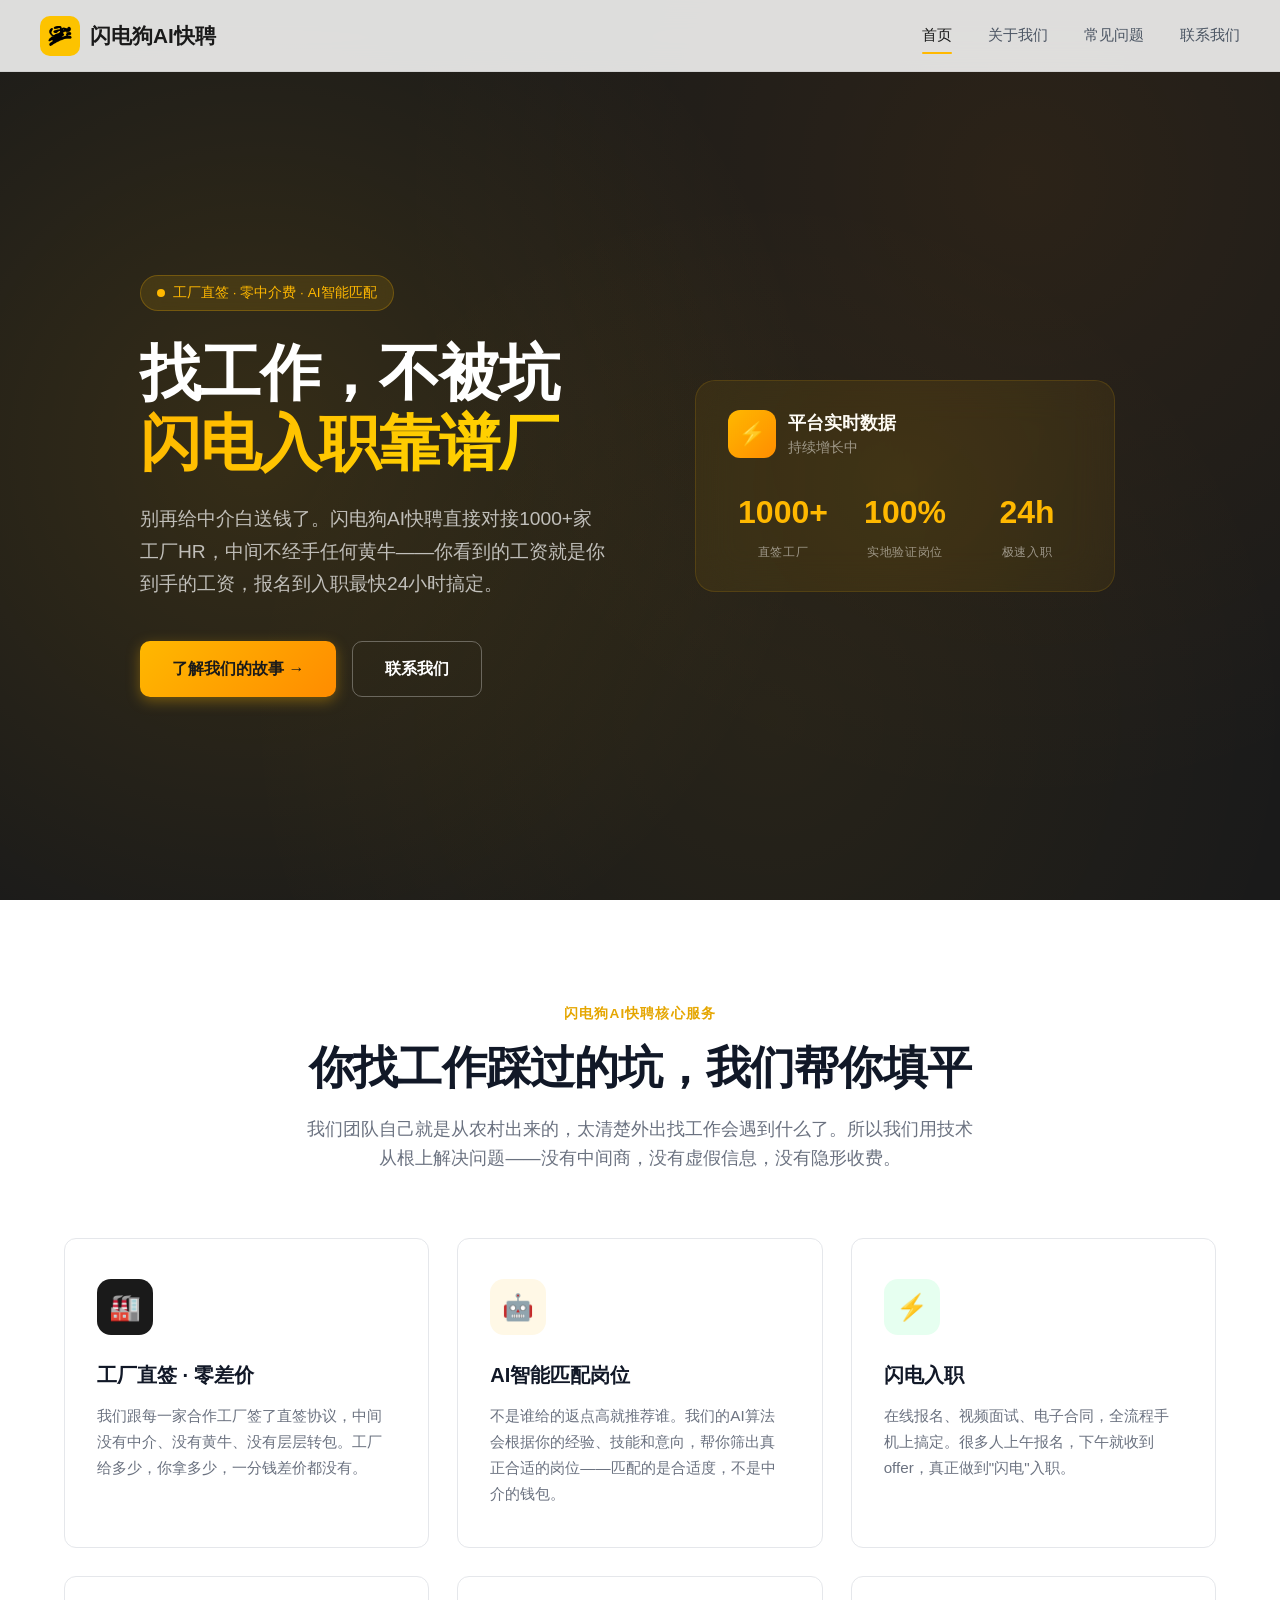
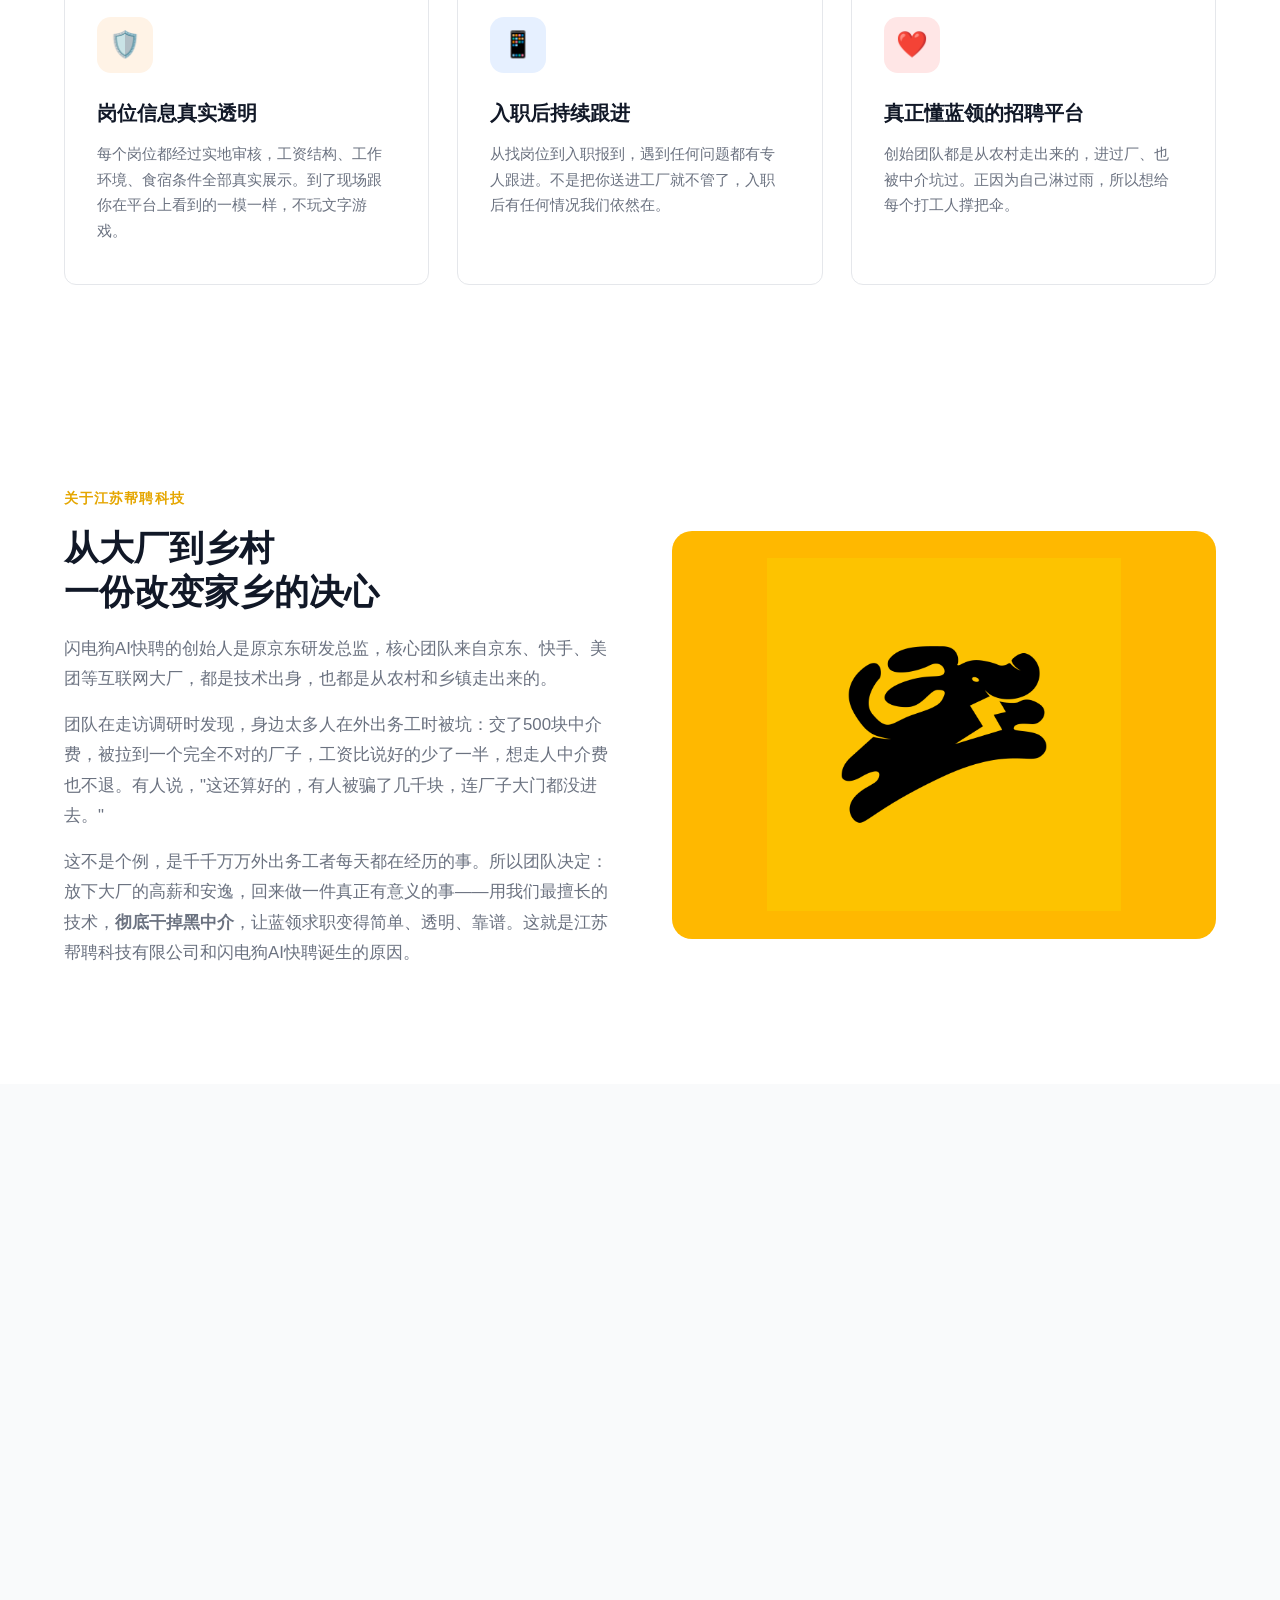
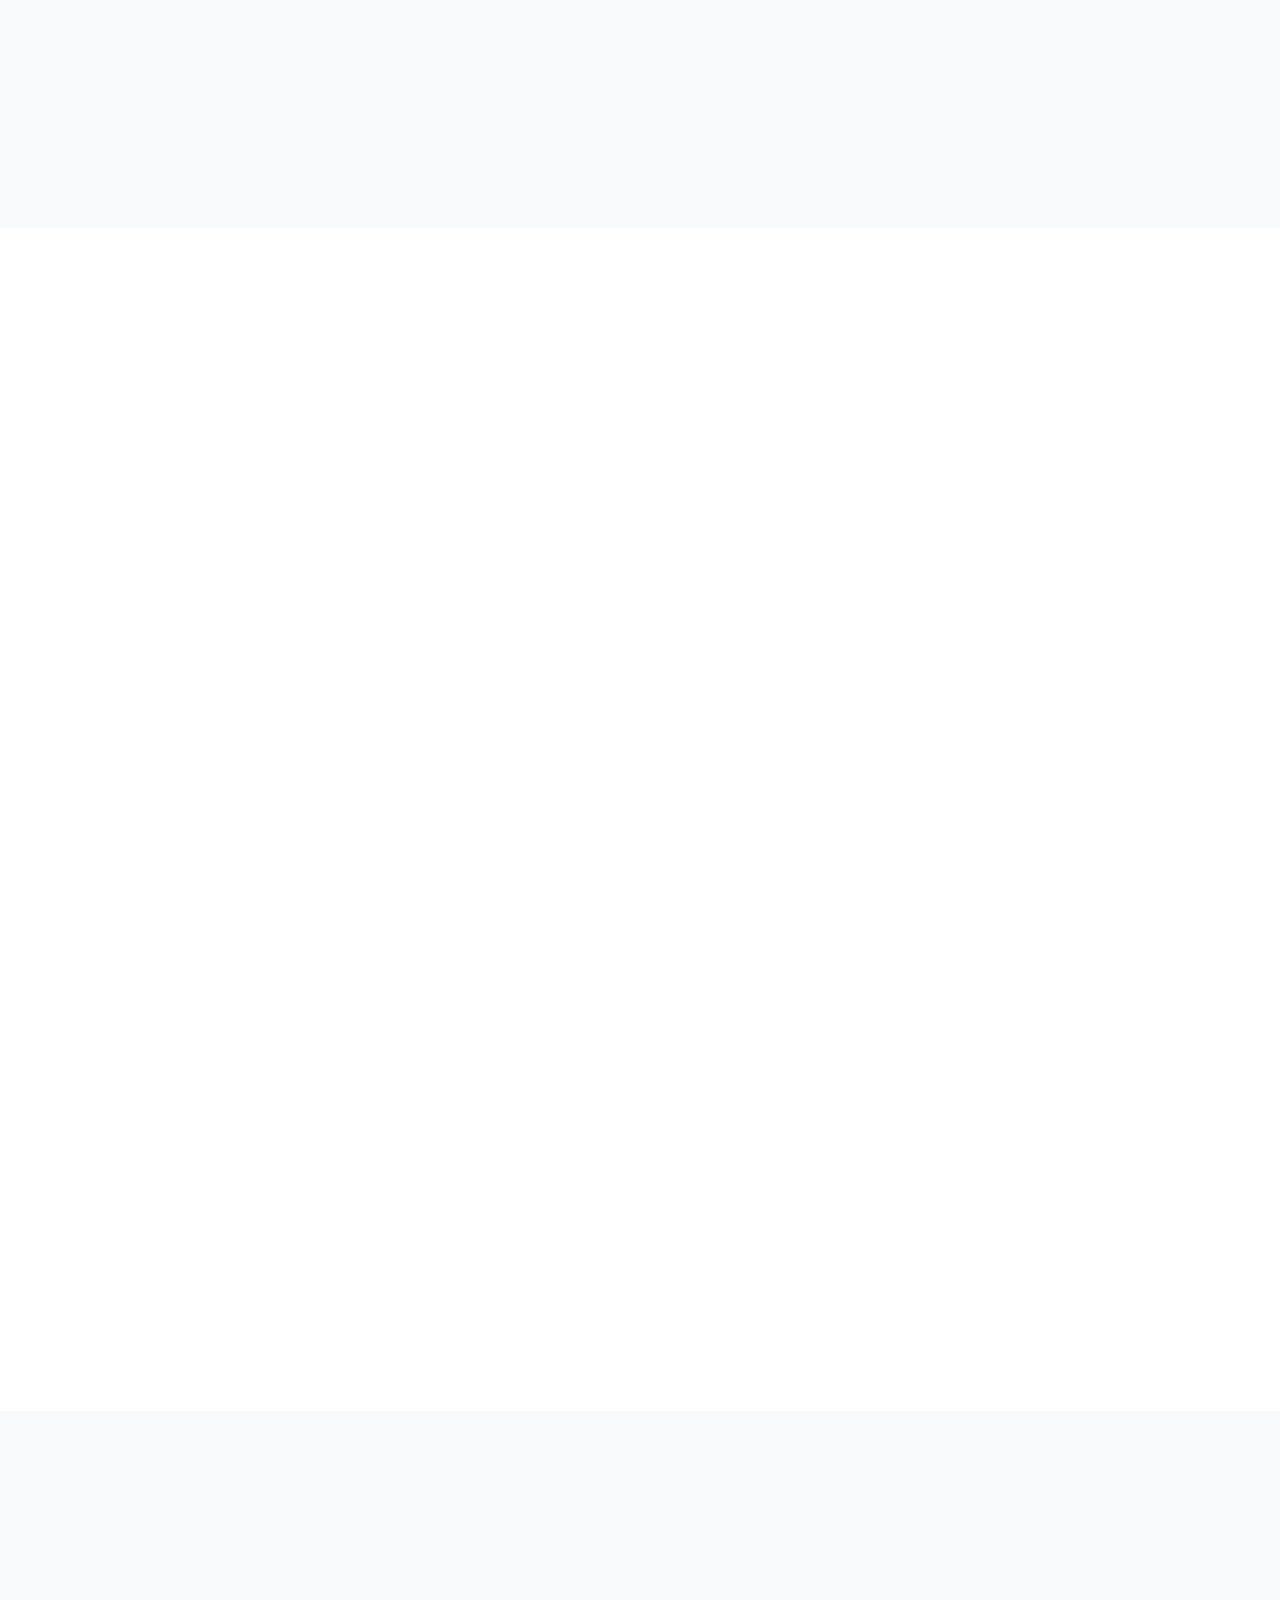
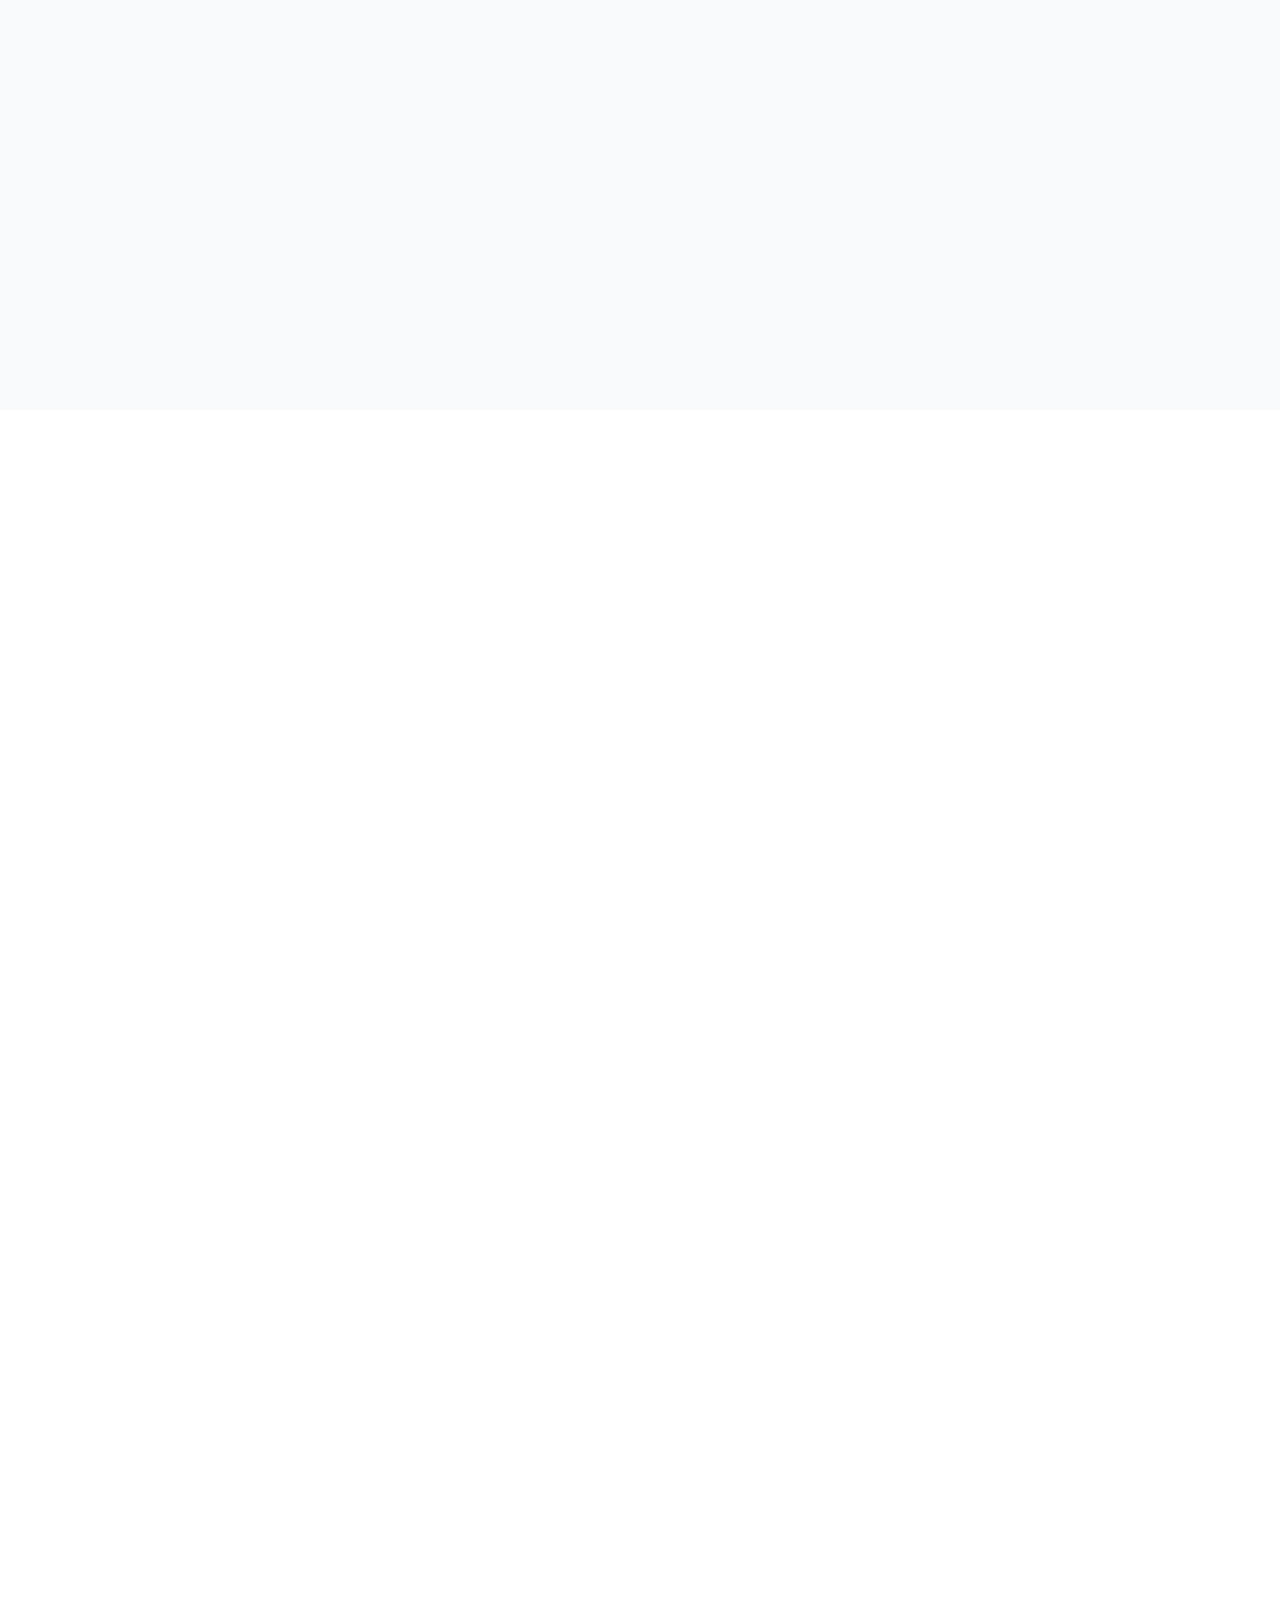
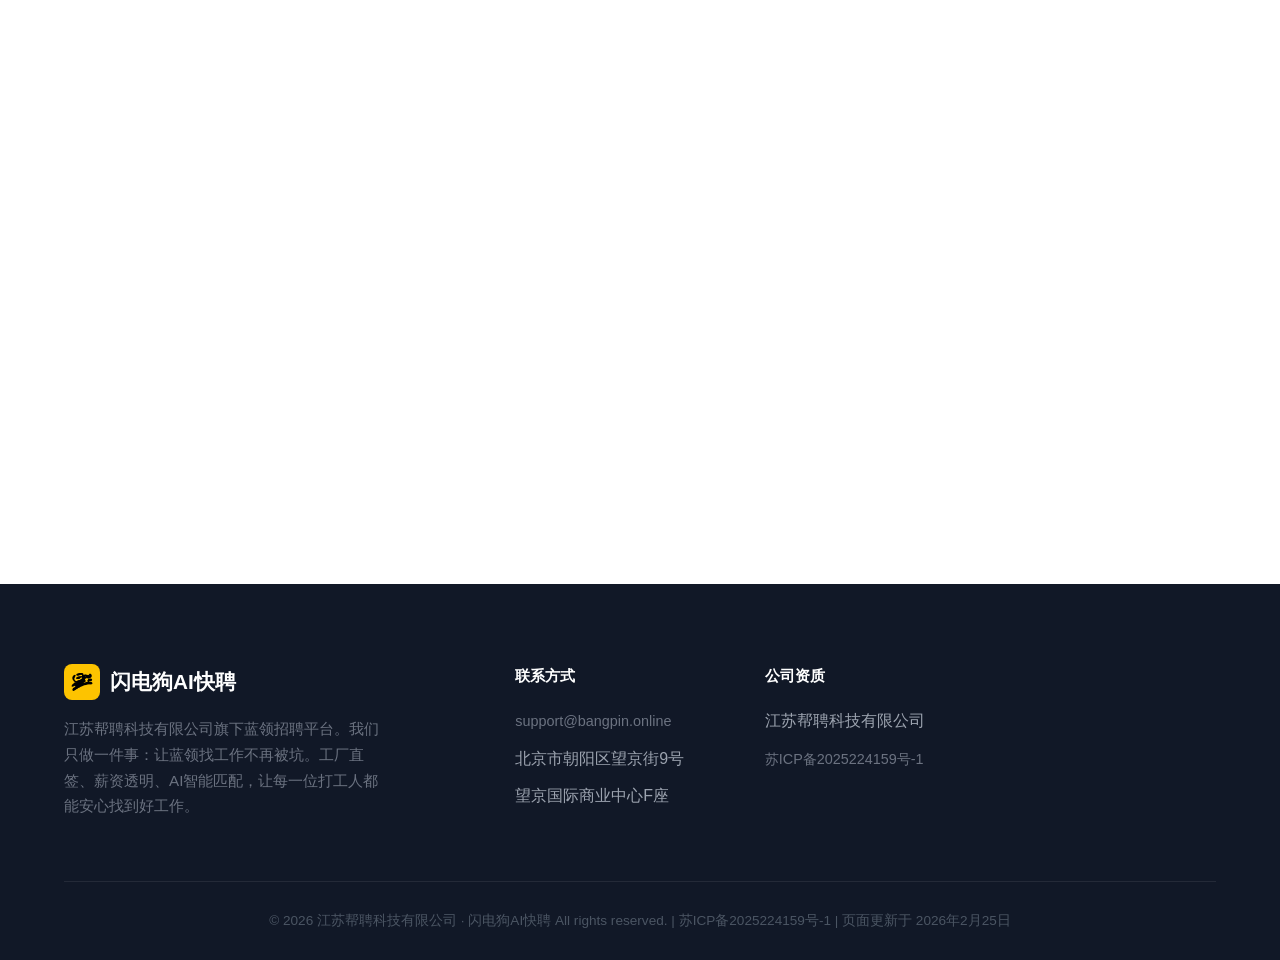
==== index.html @ 7ffd0888 "Refine content in index.html to enhance clarity and relatability. Update narrative to reflect common" ====
<!DOCTYPE html>
<html lang="zh-CN">
<head>
  <meta charset="UTF-8">
  <meta name="viewport" content="width=device-width, initial-scale=1.0">
  <title>闪电狗AI快聘 - 工厂直签零差价，蓝领找工作不被坑 | 江苏帮聘科技</title>
  <meta name="description" content="闪电狗AI快聘是江苏帮聘科技有限公司旗下蓝领招聘平台，跳过中介直接对接1000+家工厂，薪资到手零差价。AI智能匹配最合适的岗位，报名到入职最快24小时。工厂直签、信息透明、入职后持续跟进。">
  <meta name="keywords" content="闪电狗AI快聘,蓝领招聘平台,工厂直签,AI招聘,帮聘科技,蓝领求职,零中介费,闪电入职">
  <link rel="canonical" href="https://official.bangpin.online/">
  <link rel="icon" href="images/logo.png">

  <!-- Open Graph -->
  <meta property="og:type" content="website">
  <meta property="og:site_name" content="闪电狗AI快聘">
  <meta property="og:title" content="闪电狗AI快聘 - 工厂直签零差价，蓝领找工作不被坑">
  <meta property="og:description" content="跳过中介直接对接1000+家工厂，薪资到手零差价。AI智能匹配岗位，报名到入职最快24小时。江苏帮聘科技有限公司旗下品牌。">
  <meta property="og:url" content="https://official.bangpin.online/">
  <meta property="og:image" content="https://official.bangpin.online/images/logo.png">
  <meta property="og:locale" content="zh_CN">

  <!-- Twitter Card -->
  <meta name="twitter:card" content="summary">
  <meta name="twitter:title" content="闪电狗AI快聘 - 工厂直签零差价，蓝领找工作不被坑">
  <meta name="twitter:description" content="跳过中介直接对接1000+家工厂，薪资到手零差价。AI智能匹配岗位，报名到入职最快24小时。">
  <meta name="twitter:image" content="https://official.bangpin.online/images/logo.png">

  <!-- JSON-LD 结构化数据：Organization -->
  <script type="application/ld+json">
  {
    "@context": "https://schema.org",
    "@type": "Organization",
    "name": "江苏帮聘科技有限公司",
    "alternateName": "闪电狗AI快聘",
    "url": "https://official.bangpin.online",
    "logo": "https://official.bangpin.online/images/logo.png",
    "description": "闪电狗AI快聘是江苏帮聘科技有限公司旗下蓝领招聘平台，提供工厂直签、AI智能匹配、闪电入职等服务，致力于消除蓝领求职市场中的黑中介和虚假信息。",
    "foundingDate": "2025",
    "founder": {
      "@type": "Person",
      "jobTitle": "原京东研发总监"
    },
    "address": {
      "@type": "PostalAddress",
      "streetAddress": "望京街9号望京国际商业中心F座",
      "addressLocality": "北京市朝阳区",
      "addressCountry": "CN"
    },
    "contactPoint": {
      "@type": "ContactPoint",
      "email": "support@bangpin.online",
      "contactType": "customer service",
      "availableLanguage": "Chinese"
    },
    "sameAs": []
  }
  </script>

  <!-- JSON-LD 结构化数据：WebSite -->
  <script type="application/ld+json">
  {
    "@context": "https://schema.org",
    "@type": "WebSite",
    "name": "闪电狗AI快聘",
    "url": "https://official.bangpin.online",
    "publisher": {
      "@type": "Organization",
      "name": "江苏帮聘科技有限公司"
    }
  }
  </script>

  <!-- JSON-LD 结构化数据：FAQPage -->
  <script type="application/ld+json">
  {
    "@context": "https://schema.org",
    "@type": "FAQPage",
    "mainEntity": [
      {
        "@type": "Question",
        "name": "闪电狗AI快聘是什么？",
        "acceptedAnswer": {
          "@type": "Answer",
          "text": "闪电狗AI快聘是江苏帮聘科技有限公司旗下的蓝领招聘平台。平台直接对接工厂，跳过所有中间环节，用AI技术帮蓝领求职者匹配最合适的岗位，实现工厂直签、薪资透明、闪电入职。"
        }
      },
      {
        "@type": "Question",
        "name": "用闪电狗找工作要收费吗？",
        "acceptedAnswer": {
          "@type": "Answer",
          "text": "完全免费。闪电狗AI快聘对求职者不收取任何费用，没有中介费、没有服务费、没有任何隐形收费。平台的收入来源是向工厂端收取招聘服务费，求职者从注册到入职全程零费用。"
        }
      },
      {
        "@type": "Question",
        "name": "闪电狗如何保证岗位信息真实？",
        "acceptedAnswer": {
          "@type": "Answer",
          "text": "每个上线的岗位都经过三重验证：第一，与工厂签订直签合作协议；第二，团队实地走访工厂核实工作环境和待遇；第三，上线后持续跟踪入职者反馈。平台承诺岗位信息100%真实，工资结构、食宿条件所见即所得。"
        }
      },
      {
        "@type": "Question",
        "name": "从报名到入职需要多久？",
        "acceptedAnswer": {
          "@type": "Answer",
          "text": "最快24小时。整个流程全部在线完成——在线报名、视频面试、电子合同签署。很多求职者上午报名，下午就收到了录用通知。具体时间取决于岗位和工厂的安排，但我们会全力推动每一个环节提速。"
        }
      },
      {
        "@type": "Question",
        "name": "闪电狗和传统中介有什么区别？",
        "acceptedAnswer": {
          "@type": "Answer",
          "text": "最大的区别是：闪电狗直接对接工厂，没有中间商。传统中介往往层层转包、多环节抽水，工人到手的工资比工厂实际给的少很多。闪电狗跳过所有中间环节，工厂开多少你拿多少，一分钱差价都没有。此外，平台用AI技术按合适度匹配岗位，不会像中介那样把人往返点高的厂子塞。"
        }
      },
      {
        "@type": "Question",
        "name": "入职后遇到问题怎么办？",
        "acceptedAnswer": {
          "@type": "Answer",
          "text": "闪电狗不是把人送进工厂就不管了。入职后如果遇到任何问题——待遇与承诺不符、工作环境有问题、需要协调沟通——都可以随时联系平台，会有专人跟进处理，直到问题解决。"
        }
      }
    ]
  }
  </script>

  <!-- 关键 CSS 内联：首屏渲染所需的最小样式 -->
  <style>
    :root{--primary:#FFB800;--primary-dark:#E5A600;--primary-light:#FFF8E6;--dark:#1a1a1a;--dark-2:#111;--gray-900:#111827;--gray-800:#1f2937;--gray-700:#374151;--gray-600:#4b5563;--gray-500:#6b7280;--gray-400:#9ca3af;--gray-300:#d1d5db;--gray-200:#e5e7eb;--gray-100:#f3f4f6;--gray-50:#f9fafb;--white:#fff;--gradient-1:linear-gradient(135deg,#FFB800 0%,#FF8C00 100%);--shadow-sm:0 1px 2px rgba(0,0,0,.05);--radius:12px;--radius-lg:20px;--transition:all .3s cubic-bezier(.4,0,.2,1)}
    *,*::before,*::after{margin:0;padding:0;box-sizing:border-box}
    html{scroll-behavior:smooth;font-size:16px}
    body{font-family:-apple-system,BlinkMacSystemFont,'Segoe UI','PingFang SC','Hiragino Sans GB','Microsoft YaHei','Helvetica Neue',Helvetica,Arial,sans-serif;color:var(--gray-800);background:var(--white);line-height:1.6;-webkit-font-smoothing:antialiased}
    a{text-decoration:none;color:inherit;transition:var(--transition)}
    img{max-width:100%;display:block}
    ul{list-style:none}
    .container{max-width:1200px;margin:0 auto;padding:0 24px}
    .navbar{position:fixed;top:0;left:0;right:0;z-index:1000;padding:0 40px;height:72px;display:flex;align-items:center;justify-content:space-between;background:rgba(255,255,255,.85);backdrop-filter:blur(20px);-webkit-backdrop-filter:blur(20px);border-bottom:1px solid rgba(0,0,0,.06);transition:var(--transition)}
    .nav-logo{display:flex;align-items:center;gap:10px;font-size:1.3rem;font-weight:700;color:var(--dark)}
    .nav-logo .logo-img{width:40px;height:40px;border-radius:10px;object-fit:cover}
    .nav-links{display:flex;align-items:center;gap:36px}
    .nav-links a{font-size:.95rem;font-weight:500;color:var(--gray-600);position:relative;padding:4px 0}
    .nav-links a:hover,.nav-links a.active{color:var(--dark)}
    .nav-links a::after{content:'';position:absolute;bottom:-2px;left:0;width:0;height:2px;background:var(--primary);border-radius:1px;transition:var(--transition)}
    .nav-links a:hover::after,.nav-links a.active::after{width:100%}
    .nav-toggle{display:none;flex-direction:column;gap:5px;cursor:pointer;padding:4px}
    .nav-toggle span{width:24px;height:2px;background:var(--gray-800);border-radius:2px;transition:var(--transition)}
    .hero{min-height:100vh;display:flex;align-items:center;padding-top:72px;position:relative;overflow:hidden}
    .hero-bg{position:absolute;inset:0;background:var(--dark);z-index:-2}
    .hero-bg::after{content:'';position:absolute;inset:0;background:radial-gradient(circle at 20% 50%,rgba(255,184,0,.12) 0%,transparent 50%),radial-gradient(circle at 80% 20%,rgba(255,140,0,.08) 0%,transparent 50%),radial-gradient(circle at 60% 80%,rgba(255,184,0,.06) 0%,transparent 50%)}
    .hero .container{display:flex;align-items:center;gap:60px}
    .hero-content{flex:1;color:var(--white)}
    .hero h1{font-size:3.8rem;font-weight:800;line-height:1.15;letter-spacing:-.02em;margin-bottom:24px}
    .hero h1 .highlight{background:linear-gradient(135deg,#FFB800,#FFD700);-webkit-background-clip:text;-webkit-text-fill-color:transparent;background-clip:text}
    .hero p{font-size:1.2rem;line-height:1.7;color:rgba(255,255,255,.7);max-width:520px;margin-bottom:40px}
  </style>

  <!-- 非关键 CSS 异步加载 -->
  <link rel="preload" href="css/style.css" as="style" onload="this.onload=null;this.rel='stylesheet'">
  <noscript><link rel="stylesheet" href="css/style.css"></noscript>
</head>
<body>

  <!-- 导航栏 -->
  <nav class="navbar" id="navbar" aria-label="主导航">
    <a href="#home" class="nav-logo">
      <img src="images/logo.png" alt="闪电狗AI快聘" class="logo-img" width="40" height="40">
      闪电狗AI快聘
    </a>
    <div class="nav-links" id="navLinks" role="navigation">
      <a href="#home" class="active" data-section="home">首页</a>
      <a href="#about" data-section="about">关于我们</a>
      <a href="#faq" data-section="faq">常见问题</a>
      <a href="#contact" data-section="contact">联系我们</a>
    </div>
    <div class="nav-toggle" id="navToggle" aria-label="展开菜单">
      <span></span>
      <span></span>
      <span></span>
    </div>
  </nav>

  <main>

    <!-- ========== Hero ========== -->
    <section id="home" class="hero">
      <div class="hero-bg"></div>
      <div class="container">
        <div class="hero-content">
          <div class="hero-badge">
            <span class="dot"></span>
            工厂直签 · 零中介费 · AI智能匹配
          </div>
          <h1>
            找工作，不被坑<br>
            <span class="highlight">闪电入职靠谱厂</span>
          </h1>
          <p>
            别再给中介白送钱了。闪电狗AI快聘直接对接1000+家工厂HR，中间不经手任何黄牛——你看到的工资就是你到手的工资，报名到入职最快24小时搞定。
          </p>
          <div class="hero-actions">
            <a href="#about" class="btn btn-primary">了解我们的故事 →</a>
            <a href="#contact" class="btn btn-outline">联系我们</a>
          </div>
        </div>
        <div class="hero-visual">
          <div class="hero-card" style="height:auto;padding:28px 32px;gap:0;">
            <div class="hero-card-header" style="margin-bottom:28px;">
              <div class="hero-card-icon">⚡</div>
              <div>
                <div class="hero-card-title">平台实时数据</div>
                <div class="hero-card-subtitle">持续增长中</div>
              </div>
            </div>
            <div class="hero-card-stats" style="gap:12px;">
              <div class="stat-item">
                <span class="stat-number" style="font-size:2rem;">1000+</span>
                <span class="stat-label">直签工厂</span>
              </div>
              <div class="stat-item">
                <span class="stat-number" style="font-size:2rem;">100%</span>
                <span class="stat-label">实地验证岗位</span>
              </div>
              <div class="stat-item">
                <span class="stat-number" style="font-size:2rem;">24h</span>
                <span class="stat-label">极速入职</span>
              </div>
            </div>
          </div>
        </div>
      </div>
    </section>

    <!-- ========== 平台核心服务 ========== -->
    <section id="features" class="section" style="content-visibility:auto;contain-intrinsic-size:auto 800px;">
      <div class="container">
        <div class="section-header fade-in">
          <span class="section-label">闪电狗AI快聘核心服务</span>
          <h2 class="section-title">你找工作踩过的坑，我们帮你填平</h2>
          <p class="section-desc">
            我们团队自己就是从农村出来的，太清楚外出找工作会遇到什么了。所以我们用技术从根上解决问题——没有中间商，没有虚假信息，没有隐形收费。
          </p>
        </div>
        <div class="features-grid">
          <article class="feature-card fade-in">
            <div class="feature-icon dark">🏭</div>
            <h3>工厂直签 · 零差价</h3>
            <p>我们跟每一家合作工厂签了直签协议，中间没有中介、没有黄牛、没有层层转包。工厂给多少，你拿多少，一分钱差价都没有。</p>
          </article>
          <article class="feature-card fade-in">
            <div class="feature-icon yellow">🤖</div>
            <h3>AI智能匹配岗位</h3>
            <p>不是谁给的返点高就推荐谁。我们的AI算法会根据你的经验、技能和意向，帮你筛出真正合适的岗位——匹配的是合适度，不是中介的钱包。</p>
          </article>
          <article class="feature-card fade-in">
            <div class="feature-icon green">⚡</div>
            <h3>闪电入职</h3>
            <p>在线报名、视频面试、电子合同，全流程手机上搞定。很多人上午报名，下午就收到offer，真正做到"闪电"入职。</p>
          </article>
          <article class="feature-card fade-in">
            <div class="feature-icon orange">🛡️</div>
            <h3>岗位信息真实透明</h3>
            <p>每个岗位都经过实地审核，工资结构、工作环境、食宿条件全部真实展示。到了现场跟你在平台上看到的一模一样，不玩文字游戏。</p>
          </article>
          <article class="feature-card fade-in">
            <div class="feature-icon blue">📱</div>
            <h3>入职后持续跟进</h3>
            <p>从找岗位到入职报到，遇到任何问题都有专人跟进。不是把你送进工厂就不管了，入职后有任何情况我们依然在。</p>
          </article>
          <article class="feature-card fade-in">
            <div class="feature-icon red">❤️</div>
            <h3>真正懂蓝领的招聘平台</h3>
            <p>创始团队都是从农村走出来的，进过厂、也被中介坑过。正因为自己淋过雨，所以想给每个打工人撑把伞。</p>
          </article>
        </div>
      </div>
    </section>

    <!-- ========== 关于帮聘科技 ========== -->
    <section id="about" class="section" style="content-visibility:auto;contain-intrinsic-size:auto 700px;">
      <div class="container">
        <div class="about-content fade-in">
          <div class="about-text">
            <span class="section-label">关于江苏帮聘科技</span>
            <h2>从大厂到乡村<br>一份改变家乡的决心</h2>
            <p>
              闪电狗AI快聘的创始人是原京东研发总监，核心团队来自京东、快手、美团等互联网大厂，都是技术出身，也都是从农村和乡镇走出来的。
            </p>
            <p>
              团队在走访调研时发现，身边太多人在外出务工时被坑：交了500块中介费，被拉到一个完全不对的厂子，工资比说好的少了一半，想走人中介费也不退。有人说，"这还算好的，有人被骗了几千块，连厂子大门都没进去。"
            </p>
            <p>
              这不是个例，是千千万万外出务工者每天都在经历的事。所以团队决定：放下大厂的高薪和安逸，回来做一件真正有意义的事——用我们最擅长的技术，<strong>彻底干掉黑中介</strong>，让蓝领求职变得简单、透明、靠谱。这就是江苏帮聘科技有限公司和闪电狗AI快聘诞生的原因。
            </p>
          </div>
          <div class="about-image">
            <img src="images/logo.png" alt="闪电狗AI快聘 - 江苏帮聘科技有限公司旗下蓝领招聘平台" class="about-logo-img" loading="lazy" width="260" height="260">
          </div>
        </div>
      </div>
    </section>

    <!-- ========== 核心价值观 ========== -->
    <section id="values" class="section stats-section" style="content-visibility:auto;contain-intrinsic-size:auto 600px;">
      <div class="container">
        <div class="section-header fade-in">
          <span class="section-label">帮聘科技核心价值观</span>
          <h2 class="section-title">我们为什么而战</h2>
          <p class="section-desc">不是为了做一家赚快钱的公司，而是真的想解决一个问题</p>
        </div>
        <div class="features-grid">
          <article class="feature-card fade-in">
            <div class="feature-icon dark">🛡️</div>
            <h3>透明公平</h3>
            <p>这个行业最大的问题就是信息不对称——你不知道真实工资是多少，不知道有没有隐形扣款。我们做的事很简单：把一切摆在明面上，你看到什么就是什么。</p>
          </article>
          <article class="feature-card fade-in">
            <div class="feature-icon yellow">❤️</div>
            <h3>以人为本</h3>
            <p>我们不是坐在写字楼里拍脑袋做产品的人。团队里有人蹲过流水线，有人送过外卖，有人家里人正在打工。每做一个功能，都先想"我爸妈用起来方不方便"。</p>
          </article>
          <article class="feature-card fade-in">
            <div class="feature-icon green">⚡</div>
            <h3>技术向善</h3>
            <p>大厂的技术通常拿来卖广告、做推荐。我们把同样级别的AI和大数据技术用在另一件事上——帮蓝领工人找到靠谱工作，帮工厂找到合适的人。技术应该让普通人的日子过得好一点。</p>
          </article>
        </div>
      </div>
    </section>

    <!-- ========== 发展历程 ========== -->
    <section id="timeline" class="section" style="content-visibility:auto;contain-intrinsic-size:auto 800px;">
      <div class="container">
        <div class="section-header fade-in">
          <span class="section-label">帮聘科技发展历程</span>
          <h2 class="section-title">从一个想法到改变行业</h2>
          <p class="section-desc">每一步都走得坚定而有力</p>
        </div>
        <div class="timeline fade-in">
          <div class="timeline-item">
            <div class="timeline-dot"></div>
            <div class="timeline-content">
              <div class="timeline-year">缘起</div>
              <h3 class="timeline-title">回乡发现痛点</h3>
              <p class="timeline-desc">创始人过年回老家，亲戚朋友聊起找工作被坑的事——有人被中介骗了钱，有人到了工厂发现工资缩水一半。不是一个两个人，是身边几乎每个外出打工的人都有类似遭遇。</p>
            </div>
          </div>
          <div class="timeline-item">
            <div class="timeline-dot"></div>
            <div class="timeline-content">
              <div class="timeline-year">决定</div>
              <h3 class="timeline-title">放弃大厂，回乡创业</h3>
              <p class="timeline-desc">原京东研发总监拉着一帮在京东、快手、美团干过的老同事，凑在一起商量："我们有技术能力，为什么不回去做点实事？"就这样，大家陆续辞职回乡，成立了江苏帮聘科技有限公司。</p>
            </div>
          </div>
          <div class="timeline-item">
            <div class="timeline-dot"></div>
            <div class="timeline-content">
              <div class="timeline-year">打磨</div>
              <h3 class="timeline-title">闪电狗AI快聘平台上线</h3>
              <p class="timeline-desc">团队花了半年走访数百家工厂，一家一家谈直签合作，一个一个验证岗位真实性。AI匹配引擎上线后，第一批用户说了句最让我们有成就感的话："终于不用给黄牛送钱了。"</p>
            </div>
          </div>
          <div class="timeline-item">
            <div class="timeline-dot"></div>
            <div class="timeline-content">
              <div class="timeline-year">成长</div>
              <h3 class="timeline-title">规模化发展</h3>
              <p class="timeline-desc">合作工厂突破1000家，越来越多蓝领求职者通过闪电狗找到了满意的工作。最让我们骄傲的不是数字，是用户说的那句："我把老乡也介绍来了。"</p>
            </div>
          </div>
          <div class="timeline-item">
            <div class="timeline-dot"></div>
            <div class="timeline-content">
              <div class="timeline-year">未来</div>
              <h3 class="timeline-title">让天下没有难找的蓝领工作</h3>
              <p class="timeline-desc">我们的目标很简单也很大：让每一个想找工作的蓝领工人，都能安安心心地、不被任何人坑地，找到一份好工作。</p>
            </div>
          </div>
        </div>
      </div>
    </section>

    <!-- ========== 数据统计 ========== -->
    <section id="stats" class="section stats-section" style="content-visibility:auto;contain-intrinsic-size:auto 500px;">
      <div class="container">
        <div class="section-header fade-in">
          <span class="section-label">闪电狗AI快聘平台数据</span>
          <h2 class="section-title">不吹不黑，数字说明一切</h2>
          <p class="section-desc">每一个数字背后，都是一个真实找到好工作的人</p>
        </div>
        <div class="stats-grid">
          <div class="stats-card fade-in">
            <span class="number">1000+</span>
            <span class="label">直签合作工厂</span>
          </div>
          <div class="stats-card fade-in">
            <span class="number">100%</span>
            <span class="label">岗位实地验证</span>
          </div>
          <div class="stats-card fade-in">
            <span class="number">24h</span>
            <span class="label">最快入职速度</span>
          </div>
          <div class="stats-card fade-in">
            <span class="number">0</span>
            <span class="label">隐形收费</span>
          </div>
        </div>
      </div>
    </section>

    <!-- ========== 常见问题 FAQ ========== -->
    <section id="faq" class="section" style="content-visibility:auto;contain-intrinsic-size:auto 700px;">
      <div class="container">
        <div class="section-header fade-in">
          <span class="section-label">常见问题</span>
          <h2 class="section-title">你可能想问的都在这里</h2>
          <p class="section-desc">关于闪电狗AI快聘和蓝领求职，最常被问到的问题</p>
        </div>
        <div class="faq-list fade-in">
          <details class="faq-item" open>
            <summary class="faq-question">闪电狗AI快聘是什么？</summary>
            <div class="faq-answer">
              <p>闪电狗AI快聘是江苏帮聘科技有限公司旗下的蓝领招聘平台。我们直接对接工厂，跳过所有中间环节（中介、黄牛、劳务派遣），用AI技术帮蓝领求职者匹配最合适的岗位。简单说就是：<strong>工厂直签、薪资透明、闪电入职</strong>。</p>
            </div>
          </details>
          <details class="faq-item">
            <summary class="faq-question">用闪电狗找工作要收费吗？</summary>
            <div class="faq-answer">
              <p><strong>完全免费。</strong>闪电狗对求职者不收取任何费用——没有中介费、没有服务费、没有任何隐形收费。我们的收入来源是向工厂端收取招聘服务费，求职者从注册到入职全程零费用。如果有人以闪电狗的名义向你收费，那一定是骗子，请立即联系我们举报。</p>
            </div>
          </details>
          <details class="faq-item">
            <summary class="faq-question">闪电狗如何保证岗位信息真实？</summary>
            <div class="faq-answer">
              <p>我们有三重验证机制：</p>
              <ul>
                <li><strong>直签协议：</strong>每家合作工厂都和我们签了书面直签协议，岗位待遇白纸黑字；</li>
                <li><strong>实地走访：</strong>团队实际到工厂看过工作环境、食宿条件，不是光听工厂说什么就上架；</li>
                <li><strong>入职反馈：</strong>持续跟踪每一位入职者的真实反馈，发现问题立即下架处理。</li>
              </ul>
              <p>平台承诺：岗位信息100%真实，所见即所得。</p>
            </div>
          </details>
          <details class="faq-item">
            <summary class="faq-question">从报名到入职需要多久？</summary>
            <div class="faq-answer">
              <p>最快<strong>24小时</strong>。整个流程全部在线完成——在线报名、视频面试、电子合同签署。很多求职者上午报名，下午就收到了录用通知。具体时间取决于岗位和工厂的安排，但我们会全力推动每一个环节提速。</p>
            </div>
          </details>
          <details class="faq-item">
            <summary class="faq-question">闪电狗和传统中介有什么区别？</summary>
            <div class="faq-answer">
              <p>最大的区别是<strong>没有中间商</strong>。传统中介模式是这样的：工厂 → 一级代理 → 二级中介 → 黄牛 → 你。每一层都要抽水，最后你到手的工资可能比工厂实际开的少几百甚至上千块。</p>
              <p>闪电狗的模式：工厂 → 闪电狗 → 你。工厂给多少你拿多少，而且平台用AI按合适度推荐岗位，不会像中介那样谁给返点高就往哪儿塞人。</p>
            </div>
          </details>
          <details class="faq-item">
            <summary class="faq-question">入职后遇到问题怎么办？</summary>
            <div class="faq-answer">
              <p>闪电狗不是把人送进工厂就不管了。入职后如果你遇到任何问题——待遇与承诺不符、工作环境有问题、需要协调沟通——随时联系我们，会有专人跟进处理，直到问题解决。你可以通过平台在线客服或邮件 <a href="mailto:support@bangpin.online">support@bangpin.online</a> 联系我们。</p>
            </div>
          </details>
        </div>
      </div>
    </section>

    <!-- ========== 联系我们 ========== -->
    <section id="contact" class="section" style="content-visibility:auto;contain-intrinsic-size:auto 500px;">
      <div class="container">
        <div class="section-header fade-in">
          <span class="section-label">联系帮聘科技</span>
          <h2 class="section-title">有任何问题，随时找我们</h2>
        </div>
        <div class="contact-cards">
          <div class="contact-card fade-in">
            <div class="contact-card-icon dark">✉️</div>
            <h3>电子邮箱</h3>
            <p><a href="mailto:support@bangpin.online">support@bangpin.online</a></p>
          </div>
          <div class="contact-card fade-in">
            <div class="contact-card-icon light">📍</div>
            <h3>公司地址</h3>
            <p>北京市朝阳区望京街9号<br>望京国际商业中心F座</p>
          </div>
        </div>
      </div>
    </section>

  </main>

  <!-- 页脚 -->
  <footer class="footer">
    <div class="container">
      <div class="footer-grid">
        <div class="footer-brand">
          <div class="logo">
            <img src="images/logo.png" alt="闪电狗AI快聘" class="logo-img" width="36" height="36" loading="lazy">
            闪电狗AI快聘
          </div>
          <p>江苏帮聘科技有限公司旗下蓝领招聘平台。我们只做一件事：让蓝领找工作不再被坑。工厂直签、薪资透明、AI智能匹配，让每一位打工人都能安心找到好工作。</p>
        </div>
        <div class="footer-col">
          <h4>联系方式</h4>
          <address class="footer-address">
            <ul>
              <li><a href="mailto:support@bangpin.online">support@bangpin.online</a></li>
              <li>北京市朝阳区望京街9号</li>
              <li>望京国际商业中心F座</li>
            </ul>
          </address>
        </div>
        <div class="footer-col">
          <h4>公司资质</h4>
          <ul>
            <li>江苏帮聘科技有限公司</li>
            <li><a href="https://beian.miit.gov.cn/" target="_blank" rel="noopener noreferrer">苏ICP备2025224159号-1</a></li>
          </ul>
        </div>
      </div>
      <div class="footer-bottom">
        <p>© 2026 江苏帮聘科技有限公司 · 闪电狗AI快聘 All rights reserved. | <a href="https://beian.miit.gov.cn/" target="_blank" rel="noopener noreferrer">苏ICP备2025224159号-1</a> | 页面更新于 <time datetime="2026-02-25">2026年2月25日</time></p>
      </div>
    </div>
  </footer>

  <script defer src="js/main.js"></script>
</body>
</html>
---- css/style.css ----
/* ============================================
   闪电狗AI快聘 - 官网样式
   品牌色：闪电黄 #FFB800 + 纯黑 #1a1a1a
   ============================================ */

/* --- CSS 变量 --- */
:root {
  --primary: #FFB800;
  --primary-dark: #E5A600;
  --primary-light: #FFF8E6;
  --dark: #1a1a1a;
  --dark-2: #111111;
  --gray-900: #111827;
  --gray-800: #1f2937;
  --gray-700: #374151;
  --gray-600: #4b5563;
  --gray-500: #6b7280;
  --gray-400: #9ca3af;
  --gray-300: #d1d5db;
  --gray-200: #e5e7eb;
  --gray-100: #f3f4f6;
  --gray-50: #f9fafb;
  --white: #ffffff;
  --gradient-1: linear-gradient(135deg, #FFB800 0%, #FF8C00 100%);
  --gradient-2: linear-gradient(135deg, #1a1a1a 0%, #2d2d2d 50%, #1a1a1a 100%);
  --gradient-3: linear-gradient(135deg, #FFB800 0%, #FFD700 100%);
  --shadow-sm: 0 1px 2px rgba(0, 0, 0, 0.05);
  --shadow-md: 0 4px 6px -1px rgba(0, 0, 0, 0.1), 0 2px 4px -1px rgba(0, 0, 0, 0.06);
  --shadow-lg: 0 10px 15px -3px rgba(0, 0, 0, 0.1), 0 4px 6px -2px rgba(0, 0, 0, 0.05);
  --shadow-xl: 0 20px 25px -5px rgba(0, 0, 0, 0.1), 0 10px 10px -5px rgba(0, 0, 0, 0.04);
  --radius: 12px;
  --radius-lg: 20px;
  --transition: all 0.3s cubic-bezier(0.4, 0, 0.2, 1);
}

/* --- 重置与基础 --- */
*, *::before, *::after {
  margin: 0;
  padding: 0;
  box-sizing: border-box;
}

html {
  scroll-behavior: smooth;
  font-size: 16px;
}

body {
  font-family: -apple-system, BlinkMacSystemFont, 'Segoe UI', 'PingFang SC',
    'Hiragino Sans GB', 'Microsoft YaHei', 'Helvetica Neue', Helvetica, Arial,
    sans-serif;
  color: var(--gray-800);
  background: var(--white);
  line-height: 1.6;
  -webkit-font-smoothing: antialiased;
  -moz-osx-font-smoothing: grayscale;
}

a {
  text-decoration: none;
  color: inherit;
  transition: var(--transition);
}

img {
  max-width: 100%;
  display: block;
}

ul {
  list-style: none;
}

.container {
  max-width: 1200px;
  margin: 0 auto;
  padding: 0 24px;
}

/* --- 导航栏 --- */
.navbar {
  position: fixed;
  top: 0;
  left: 0;
  right: 0;
  z-index: 1000;
  padding: 0 40px;
  height: 72px;
  display: flex;
  align-items: center;
  justify-content: space-between;
  background: rgba(255, 255, 255, 0.85);
  backdrop-filter: blur(20px);
  -webkit-backdrop-filter: blur(20px);
  border-bottom: 1px solid rgba(0, 0, 0, 0.06);
  transition: var(--transition);
}

.navbar.scrolled {
  background: rgba(255, 255, 255, 0.95);
  box-shadow: var(--shadow-sm);
}

.nav-logo {
  display: flex;
  align-items: center;
  gap: 10px;
  font-size: 1.3rem;
  font-weight: 700;
  color: var(--dark);
}

.nav-logo .logo-img {
  width: 40px;
  height: 40px;
  border-radius: 10px;
  object-fit: cover;
}

.nav-logo .logo-icon {
  width: 36px;
  height: 36px;
  background: var(--primary);
  border-radius: 10px;
  display: flex;
  align-items: center;
  justify-content: center;
  color: var(--dark);
  font-weight: 800;
  font-size: 1.1rem;
}

.nav-links {
  display: flex;
  align-items: center;
  gap: 36px;
}

.nav-links a {
  font-size: 0.95rem;
  font-weight: 500;
  color: var(--gray-600);
  position: relative;
  padding: 4px 0;
}

.nav-links a:hover,
.nav-links a.active {
  color: var(--dark);
}

.nav-links a::after {
  content: '';
  position: absolute;
  bottom: -2px;
  left: 0;
  width: 0;
  height: 2px;
  background: var(--primary);
  border-radius: 1px;
  transition: var(--transition);
}

.nav-links a:hover::after,
.nav-links a.active::after {
  width: 100%;
}

.nav-cta {
  padding: 10px 24px !important;
  background: var(--gradient-1) !important;
  color: var(--dark) !important;
  border-radius: 8px;
  font-weight: 700 !important;
  font-size: 0.9rem !important;
}

.nav-cta::after {
  display: none !important;
}

.nav-cta:hover {
  transform: translateY(-1px);
  box-shadow: 0 4px 12px rgba(255, 184, 0, 0.4);
}

/* 移动端菜单按钮 */
.nav-toggle {
  display: none;
  flex-direction: column;
  gap: 5px;
  cursor: pointer;
  padding: 4px;
}

.nav-toggle span {
  width: 24px;
  height: 2px;
  background: var(--gray-800);
  border-radius: 2px;
  transition: var(--transition);
}

/* --- Hero 区域 --- */
.hero {
  min-height: 100vh;
  display: flex;
  align-items: center;
  padding-top: 72px;
  position: relative;
  overflow: hidden;
}

.hero-bg {
  position: absolute;
  inset: 0;
  background: var(--dark);
  z-index: -2;
}

.hero-bg::after {
  content: '';
  position: absolute;
  inset: 0;
  background:
    radial-gradient(circle at 20% 50%, rgba(255, 184, 0, 0.12) 0%, transparent 50%),
    radial-gradient(circle at 80% 20%, rgba(255, 140, 0, 0.08) 0%, transparent 50%),
    radial-gradient(circle at 60% 80%, rgba(255, 184, 0, 0.06) 0%, transparent 50%);
}

.hero .container {
  display: flex;
  align-items: center;
  gap: 60px;
}

.hero-content {
  flex: 1;
  color: var(--white);
}

.hero-badge {
  display: inline-flex;
  align-items: center;
  gap: 8px;
  padding: 6px 16px;
  background: rgba(255, 184, 0, 0.12);
  border: 1px solid rgba(255, 184, 0, 0.25);
  border-radius: 100px;
  font-size: 0.85rem;
  color: var(--primary);
  margin-bottom: 28px;
  backdrop-filter: blur(10px);
}

.hero-badge .dot {
  width: 8px;
  height: 8px;
  border-radius: 50%;
  background: var(--primary);
  animation: pulse 2s infinite;
}

@keyframes pulse {
  0%, 100% { opacity: 1; }
  50% { opacity: 0.4; }
}

.hero h1 {
  font-size: 3.8rem;
  font-weight: 800;
  line-height: 1.15;
  letter-spacing: -0.02em;
  margin-bottom: 24px;
}

.hero h1 .highlight {
  background: linear-gradient(135deg, #FFB800, #FFD700);
  -webkit-background-clip: text;
  -webkit-text-fill-color: transparent;
  background-clip: text;
}

.hero p {
  font-size: 1.2rem;
  line-height: 1.7;
  color: rgba(255, 255, 255, 0.7);
  max-width: 520px;
  margin-bottom: 40px;
}

.hero-actions {
  display: flex;
  gap: 16px;
  flex-wrap: wrap;
}

.hero-visual {
  flex: 1;
  display: flex;
  justify-content: center;
}

.hero-card {
  width: 420px;
  background: rgba(255, 184, 0, 0.06);
  border: 1px solid rgba(255, 184, 0, 0.15);
  border-radius: var(--radius-lg);
  backdrop-filter: blur(20px);
  padding: 28px 32px;
  display: flex;
  flex-direction: column;
  position: relative;
  overflow: hidden;
}

.hero-card::before {
  content: '';
  position: absolute;
  top: -50%;
  right: -50%;
  width: 200%;
  height: 200%;
  background: radial-gradient(circle, rgba(255, 184, 0, 0.06) 0%, transparent 60%);
}

.hero-card-header {
  display: flex;
  align-items: center;
  gap: 12px;
}

.hero-card-icon {
  width: 48px;
  height: 48px;
  background: var(--gradient-1);
  border-radius: 12px;
  display: flex;
  align-items: center;
  justify-content: center;
  font-size: 1.4rem;
}

.hero-card-title {
  color: var(--white);
  font-size: 1.1rem;
  font-weight: 600;
}

.hero-card-subtitle {
  color: rgba(255, 255, 255, 0.5);
  font-size: 0.85rem;
}

.hero-card-stats {
  display: grid;
  grid-template-columns: repeat(3, 1fr);
  gap: 16px;
}

.stat-item {
  text-align: center;
}

.stat-number {
  font-size: 1.8rem;
  font-weight: 800;
  color: var(--primary);
  display: block;
}

.stat-label {
  font-size: 0.75rem;
  color: rgba(255, 255, 255, 0.5);
  letter-spacing: 0.05em;
}

/* --- 按钮 --- */
.btn {
  display: inline-flex;
  align-items: center;
  gap: 8px;
  padding: 14px 32px;
  border-radius: 10px;
  font-size: 1rem;
  font-weight: 600;
  cursor: pointer;
  border: none;
  transition: var(--transition);
  text-align: center;
}

.btn-primary {
  background: var(--gradient-1);
  color: var(--dark);
  box-shadow: 0 4px 14px rgba(255, 184, 0, 0.35);
}

.btn-primary:hover {
  transform: translateY(-2px);
  box-shadow: 0 6px 20px rgba(255, 184, 0, 0.5);
}

.btn-outline {
  background: transparent;
  color: var(--white);
  border: 1.5px solid rgba(255, 255, 255, 0.3);
}

.btn-outline:hover {
  background: rgba(255, 255, 255, 0.1);
  border-color: rgba(255, 255, 255, 0.5);
}

.btn-outline-dark {
  background: transparent;
  color: var(--gray-700);
  border: 1.5px solid var(--gray-300);
}

.btn-outline-dark:hover {
  border-color: var(--primary);
  color: var(--primary-dark);
}

.btn-dark {
  background: var(--dark);
  color: var(--primary);
}

.btn-dark:hover {
  background: var(--dark-2);
  transform: translateY(-2px);
  box-shadow: var(--shadow-lg);
}

/* --- 通用区块 --- */
.section {
  padding: 100px 0;
}

.section-header {
  text-align: center;
  max-width: 680px;
  margin: 0 auto 64px;
}

.section-label {
  display: inline-block;
  font-size: 0.85rem;
  font-weight: 600;
  color: var(--primary-dark);
  letter-spacing: 0.08em;
  margin-bottom: 16px;
}

.section-title {
  font-size: 2.8rem;
  font-weight: 800;
  color: var(--gray-900);
  line-height: 1.2;
  letter-spacing: -0.02em;
  margin-bottom: 20px;
}

.section-desc {
  font-size: 1.1rem;
  color: var(--gray-500);
  line-height: 1.7;
}

/* --- 特色卡片区域 --- */
.features-grid {
  display: grid;
  grid-template-columns: repeat(3, 1fr);
  gap: 28px;
}

.feature-card {
  padding: 40px 32px;
  background: var(--white);
  border: 1px solid var(--gray-200);
  border-radius: var(--radius);
  transition: var(--transition);
  position: relative;
  overflow: hidden;
}

.feature-card::before {
  content: '';
  position: absolute;
  top: 0;
  left: 0;
  right: 0;
  height: 3px;
  background: var(--gradient-1);
  opacity: 0;
  transition: var(--transition);
}

.feature-card:hover {
  transform: translateY(-4px);
  box-shadow: var(--shadow-xl);
  border-color: transparent;
}

.feature-card:hover::before {
  opacity: 1;
}

.feature-icon {
  width: 56px;
  height: 56px;
  border-radius: 14px;
  display: flex;
  align-items: center;
  justify-content: center;
  font-size: 1.6rem;
  margin-bottom: 24px;
}

.feature-icon.yellow {
  background: #FFF8E6;
  color: #FFB800;
}

.feature-icon.blue {
  background: #e6f0ff;
  color: #0066ff;
}

.feature-icon.purple {
  background: #f0e6ff;
  color: #7c3aed;
}

.feature-icon.green {
  background: #e6fff0;
  color: #10b981;
}

.feature-icon.orange {
  background: #fff3e6;
  color: #f59e0b;
}

.feature-icon.red {
  background: #ffe6e6;
  color: #ef4444;
}

.feature-icon.teal {
  background: #e6fffe;
  color: #14b8a6;
}

.feature-icon.dark {
  background: #1a1a1a;
  color: #FFB800;
}

.feature-card h3 {
  font-size: 1.25rem;
  font-weight: 700;
  color: var(--gray-900);
  margin-bottom: 12px;
}

.feature-card p {
  font-size: 0.95rem;
  color: var(--gray-500);
  line-height: 1.7;
}

/* --- 数据统计区域 --- */
.stats-section {
  background: var(--gray-50);
}

.stats-grid {
  display: grid;
  grid-template-columns: repeat(4, 1fr);
  gap: 32px;
}

.stats-card {
  text-align: center;
  padding: 40px 20px;
}

.stats-card .number {
  font-size: 3rem;
  font-weight: 800;
  background: var(--gradient-1);
  -webkit-background-clip: text;
  -webkit-text-fill-color: transparent;
  background-clip: text;
  margin-bottom: 8px;
  display: block;
}

.stats-card .label {
  font-size: 1rem;
  color: var(--gray-500);
  font-weight: 500;
}

/* --- CTA 区域 --- */
.cta-section {
  background: var(--dark);
  text-align: center;
  padding: 100px 0;
  position: relative;
  overflow: hidden;
}

.cta-section::before {
  content: '';
  position: absolute;
  inset: 0;
  background:
    radial-gradient(circle at 30% 50%, rgba(255, 184, 0, 0.08) 0%, transparent 50%),
    radial-gradient(circle at 70% 50%, rgba(255, 140, 0, 0.05) 0%, transparent 50%);
}

.cta-section .container {
  position: relative;
  z-index: 1;
}

.cta-section h2 {
  font-size: 2.6rem;
  font-weight: 800;
  color: var(--white);
  margin-bottom: 20px;
}

.cta-section p {
  font-size: 1.15rem;
  color: rgba(255, 255, 255, 0.55);
  max-width: 560px;
  margin: 0 auto 40px;
  line-height: 1.7;
}

.cta-actions {
  display: flex;
  justify-content: center;
  gap: 16px;
  flex-wrap: wrap;
}

/* --- 页脚 --- */
.footer {
  background: var(--gray-900);
  color: var(--gray-400);
  padding: 80px 0 0;
}

.footer-grid {
  display: grid;
  grid-template-columns: 2fr 1fr 1fr 1fr;
  gap: 48px;
  padding-bottom: 60px;
  border-bottom: 1px solid rgba(255, 255, 255, 0.08);
}

.footer-brand p {
  margin-top: 16px;
  font-size: 0.95rem;
  line-height: 1.7;
  color: var(--gray-500);
  max-width: 320px;
}

.footer-brand .logo {
  display: flex;
  align-items: center;
  gap: 10px;
  font-size: 1.3rem;
  font-weight: 700;
  color: var(--white);
}

.footer-brand .logo .logo-img {
  width: 36px;
  height: 36px;
  border-radius: 8px;
  object-fit: cover;
}

.footer-brand .logo .logo-icon {
  width: 32px;
  height: 32px;
  background: var(--primary);
  border-radius: 8px;
  display: flex;
  align-items: center;
  justify-content: center;
  color: var(--dark);
  font-weight: 800;
  font-size: 0.95rem;
}

.footer-col h4 {
  font-size: 0.95rem;
  font-weight: 600;
  color: var(--white);
  margin-bottom: 20px;
}

.footer-col ul li {
  margin-bottom: 12px;
}

.footer-col ul li a {
  font-size: 0.9rem;
  color: var(--gray-500);
}

.footer-col ul li a:hover {
  color: var(--primary);
}

.footer-bottom {
  padding: 28px 0;
  text-align: center;
  font-size: 0.85rem;
  color: var(--gray-600);
}

/* --- 联系卡片 --- */
.contact-cards {
  max-width: 900px;
  margin: 0 auto;
  display: grid;
  grid-template-columns: 1fr 1fr;
  gap: 32px;
}

.contact-card {
  padding: 48px 40px;
  background: var(--white);
  border: 1px solid var(--gray-200);
  border-radius: var(--radius-lg);
  text-align: center;
  transition: var(--transition);
}

.contact-card:hover {
  transform: translateY(-4px);
  box-shadow: var(--shadow-xl);
  border-color: transparent;
}

.contact-card-icon {
  width: 72px;
  height: 72px;
  border-radius: 18px;
  display: flex;
  align-items: center;
  justify-content: center;
  font-size: 2rem;
  margin: 0 auto 24px;
}

.contact-card-icon.dark {
  background: var(--dark);
  color: var(--primary);
}

.contact-card-icon.light {
  background: var(--primary-light);
  color: var(--primary);
}

.contact-card h4 {
  font-size: 1.1rem;
  font-weight: 700;
  color: var(--gray-900);
  margin-bottom: 12px;
}

.contact-card p {
  font-size: 1.15rem;
  color: var(--gray-700);
  font-weight: 500;
  line-height: 1.7;
}

.contact-card p a {
  color: var(--primary-dark);
  font-weight: 600;
}

.contact-card p a:hover {
  color: var(--primary);
}

/* --- 滚动锚点偏移（为固定导航栏留空间） --- */
section[id] {
  scroll-margin-top: 72px;
}

/* --- 关于我们页面 --- */
.about-content {
  display: grid;
  grid-template-columns: 1fr 1fr;
  gap: 64px;
  align-items: center;
}

.about-text h2 {
  font-size: 2.2rem;
  font-weight: 800;
  color: var(--gray-900);
  margin-bottom: 20px;
  line-height: 1.25;
}

.about-text p {
  font-size: 1.05rem;
  color: var(--gray-500);
  line-height: 1.8;
  margin-bottom: 16px;
}

.about-image {
  aspect-ratio: 4/3;
  background: var(--primary);
  border-radius: var(--radius-lg);
  position: relative;
  overflow: hidden;
  display: flex;
  align-items: center;
  justify-content: center;
}

.about-image .about-logo-img {
  width: 65%;
  height: auto;
  object-fit: contain;
  position: relative;
  z-index: 1;
}

.about-image-content {
  text-align: center;
  color: var(--dark);
  padding: 40px;
}

.about-image-content .big-year {
  font-size: 5rem;
  font-weight: 800;
  opacity: 0.1;
  position: absolute;
  top: 50%;
  left: 50%;
  transform: translate(-50%, -50%);
  color: var(--dark);
}

.about-image-content .icon-group {
  font-size: 4rem;
  margin-bottom: 16px;
}

.about-image-content p {
  font-size: 1.1rem;
  color: rgba(26, 26, 26, 0.6);
}

/* 时间线 */
.timeline {
  max-width: 800px;
  margin: 0 auto;
  position: relative;
}

.timeline::before {
  content: '';
  position: absolute;
  left: 50%;
  top: 0;
  bottom: 0;
  width: 2px;
  background: var(--gray-200);
  transform: translateX(-50%);
}

.timeline-item {
  display: flex;
  margin-bottom: 48px;
  position: relative;
}

.timeline-item:nth-child(odd) {
  flex-direction: row-reverse;
  text-align: right;
}

.timeline-item:nth-child(odd) .timeline-content {
  padding-right: 48px;
  padding-left: 0;
}

.timeline-item:nth-child(even) .timeline-content {
  padding-left: 48px;
}

.timeline-content {
  flex: 1;
}

.timeline-dot {
  position: absolute;
  left: 50%;
  top: 8px;
  width: 16px;
  height: 16px;
  background: var(--primary);
  border-radius: 50%;
  transform: translateX(-50%);
  border: 3px solid var(--white);
  box-shadow: 0 0 0 3px var(--primary-light);
  z-index: 1;
}

.timeline-year {
  font-size: 0.85rem;
  font-weight: 600;
  color: var(--primary-dark);
  margin-bottom: 4px;
}

.timeline-title {
  font-size: 1.15rem;
  font-weight: 700;
  color: var(--gray-900);
  margin-bottom: 8px;
}

.timeline-desc {
  font-size: 0.95rem;
  color: var(--gray-500);
  line-height: 1.6;
}

/* 团队 */
.team-grid {
  display: grid;
  grid-template-columns: repeat(4, 1fr);
  gap: 32px;
}

.team-card {
  text-align: center;
  padding: 32px 20px;
  border-radius: var(--radius);
  border: 1px solid var(--gray-200);
  transition: var(--transition);
}

.team-card:hover {
  transform: translateY(-4px);
  box-shadow: var(--shadow-lg);
  border-color: transparent;
}

.team-avatar {
  width: 96px;
  height: 96px;
  border-radius: 50%;
  margin: 0 auto 20px;
  display: flex;
  align-items: center;
  justify-content: center;
  font-size: 2.2rem;
  font-weight: 700;
  color: white;
}

.team-card h4 {
  font-size: 1.1rem;
  font-weight: 700;
  color: var(--gray-900);
  margin-bottom: 4px;
}

.team-card .role {
  font-size: 0.85rem;
  color: var(--primary-dark);
  font-weight: 500;
  margin-bottom: 12px;
}

.team-card .bio {
  font-size: 0.85rem;
  color: var(--gray-500);
  line-height: 1.6;
}

/* --- 服务页面 --- */
.services-grid {
  display: grid;
  grid-template-columns: repeat(2, 1fr);
  gap: 32px;
}

.service-card {
  padding: 48px 40px;
  background: var(--white);
  border: 1px solid var(--gray-200);
  border-radius: var(--radius-lg);
  transition: var(--transition);
  position: relative;
  overflow: hidden;
}

.service-card:hover {
  transform: translateY(-4px);
  box-shadow: var(--shadow-xl);
  border-color: transparent;
}

.service-card .service-number {
  font-size: 4rem;
  font-weight: 800;
  color: var(--gray-100);
  position: absolute;
  top: 20px;
  right: 30px;
}

.service-card .service-icon {
  width: 64px;
  height: 64px;
  border-radius: 16px;
  display: flex;
  align-items: center;
  justify-content: center;
  font-size: 1.8rem;
  margin-bottom: 24px;
}

.service-card h3 {
  font-size: 1.4rem;
  font-weight: 700;
  color: var(--gray-900);
  margin-bottom: 14px;
}

.service-card p {
  font-size: 0.95rem;
  color: var(--gray-500);
  line-height: 1.7;
  margin-bottom: 20px;
}

.service-features {
  display: flex;
  flex-wrap: wrap;
  gap: 8px;
}

.service-tag {
  padding: 6px 14px;
  background: var(--primary-light);
  border-radius: 100px;
  font-size: 0.8rem;
  color: var(--primary-dark);
  font-weight: 500;
}

/* 流程 */
.process-grid {
  display: grid;
  grid-template-columns: repeat(4, 1fr);
  gap: 24px;
}

.process-card {
  text-align: center;
  padding: 40px 24px;
  position: relative;
}

.process-card::after {
  content: '→';
  position: absolute;
  right: -12px;
  top: 50%;
  transform: translateY(-50%);
  font-size: 1.5rem;
  color: var(--gray-300);
}

.process-card:last-child::after {
  display: none;
}

.process-step {
  width: 64px;
  height: 64px;
  border-radius: 50%;
  background: var(--gradient-1);
  color: var(--dark);
  display: flex;
  align-items: center;
  justify-content: center;
  font-size: 1.4rem;
  font-weight: 800;
  margin: 0 auto 20px;
}

.process-card h4 {
  font-size: 1.1rem;
  font-weight: 700;
  color: var(--gray-900);
  margin-bottom: 8px;
}

.process-card p {
  font-size: 0.85rem;
  color: var(--gray-500);
  line-height: 1.6;
}

/* --- 联系页面 --- */
.contact-grid {
  display: grid;
  grid-template-columns: 1fr 1fr;
  gap: 64px;
}

.contact-form {
  padding: 48px;
  background: var(--white);
  border-radius: var(--radius-lg);
  box-shadow: var(--shadow-lg);
  border: 1px solid var(--gray-100);
}

.form-group {
  margin-bottom: 24px;
}

.form-group label {
  display: block;
  font-size: 0.9rem;
  font-weight: 600;
  color: var(--gray-700);
  margin-bottom: 8px;
}

.form-group input,
.form-group textarea,
.form-group select {
  width: 100%;
  padding: 14px 18px;
  border: 1.5px solid var(--gray-200);
  border-radius: 10px;
  font-size: 0.95rem;
  color: var(--gray-800);
  background: var(--gray-50);
  transition: var(--transition);
  font-family: inherit;
}

.form-group input:focus,
.form-group textarea:focus,
.form-group select:focus {
  outline: none;
  border-color: var(--primary);
  background: var(--white);
  box-shadow: 0 0 0 3px rgba(255, 184, 0, 0.15);
}

.form-group textarea {
  resize: vertical;
  min-height: 140px;
}

.form-row {
  display: grid;
  grid-template-columns: 1fr 1fr;
  gap: 20px;
}

.contact-info {
  padding: 20px 0;
}

.contact-info h3 {
  font-size: 1.8rem;
  font-weight: 800;
  color: var(--gray-900);
  margin-bottom: 16px;
}

.contact-info > p {
  font-size: 1.05rem;
  color: var(--gray-500);
  line-height: 1.7;
  margin-bottom: 40px;
}

.info-cards {
  display: flex;
  flex-direction: column;
  gap: 20px;
}

.info-card {
  display: flex;
  align-items: flex-start;
  gap: 16px;
  padding: 24px;
  border-radius: var(--radius);
  background: var(--gray-50);
  border: 1px solid var(--gray-100);
  transition: var(--transition);
}

.info-card:hover {
  background: var(--white);
  box-shadow: var(--shadow-md);
}

.info-card-icon {
  width: 48px;
  height: 48px;
  min-width: 48px;
  border-radius: 12px;
  display: flex;
  align-items: center;
  justify-content: center;
  font-size: 1.3rem;
}

.info-card h4 {
  font-size: 1rem;
  font-weight: 600;
  color: var(--gray-900);
  margin-bottom: 4px;
}

.info-card p {
  font-size: 0.9rem;
  color: var(--gray-500);
  line-height: 1.5;
}

/* --- FAQ 手风琴 --- */
.faq-list {
  max-width: 800px;
  margin: 0 auto;
  display: flex;
  flex-direction: column;
  gap: 16px;
}

.faq-item {
  background: var(--white);
  border: 1px solid var(--gray-200);
  border-radius: var(--radius);
  overflow: hidden;
  transition: var(--transition);
}

.faq-item[open] {
  border-color: var(--primary);
  box-shadow: 0 0 0 3px rgba(255, 184, 0, 0.1);
}

.faq-question {
  padding: 24px 28px;
  font-size: 1.1rem;
  font-weight: 700;
  color: var(--gray-900);
  cursor: pointer;
  display: flex;
  align-items: center;
  justify-content: space-between;
  list-style: none;
  user-select: none;
  transition: var(--transition);
}

.faq-question::-webkit-details-marker {
  display: none;
}

.faq-question::after {
  content: '+';
  font-size: 1.5rem;
  font-weight: 400;
  color: var(--gray-400);
  transition: var(--transition);
  flex-shrink: 0;
  margin-left: 16px;
}

.faq-item[open] .faq-question::after {
  content: '−';
  color: var(--primary-dark);
}

.faq-question:hover {
  color: var(--primary-dark);
}

.faq-answer {
  padding: 0 28px 24px;
}

.faq-answer p {
  font-size: 1rem;
  color: var(--gray-600);
  line-height: 1.8;
  margin-bottom: 12px;
}

.faq-answer p:last-child {
  margin-bottom: 0;
}

.faq-answer ul {
  list-style: none;
  padding: 0;
  margin: 8px 0 12px;
}

.faq-answer ul li {
  font-size: 1rem;
  color: var(--gray-600);
  line-height: 1.8;
  padding-left: 20px;
  position: relative;
  margin-bottom: 6px;
}

.faq-answer ul li::before {
  content: '';
  position: absolute;
  left: 0;
  top: 12px;
  width: 8px;
  height: 8px;
  border-radius: 50%;
  background: var(--primary);
}

.faq-answer a {
  color: var(--primary-dark);
  font-weight: 600;
}

.faq-answer a:hover {
  color: var(--primary);
}

/* --- 页脚 address 重置 --- */
.footer-address {
  font-style: normal;
}

/* --- 动画 --- */
.fade-in {
  opacity: 0;
  transform: translateY(30px);
  transition: opacity 0.7s ease, transform 0.7s ease;
}

.fade-in.visible {
  opacity: 1;
  transform: translateY(0);
}

/* --- 响应式 --- */
@media (max-width: 1024px) {
  .hero h1 { font-size: 3rem; }
  .section-title { font-size: 2.2rem; }
  .features-grid { grid-template-columns: repeat(2, 1fr); }
  .stats-grid { grid-template-columns: repeat(2, 1fr); }
  .team-grid { grid-template-columns: repeat(2, 1fr); }
  .footer-grid { grid-template-columns: 1fr 1fr; gap: 32px; }
  .process-grid { grid-template-columns: repeat(2, 1fr); }
  .process-card:nth-child(2)::after { display: none; }
}

@media (max-width: 768px) {
  .navbar { padding: 0 20px; }

  .nav-links {
    position: fixed;
    top: 72px;
    left: 0;
    right: 0;
    background: var(--white);
    flex-direction: column;
    padding: 24px;
    gap: 16px;
    box-shadow: var(--shadow-lg);
    transform: translateY(-100%);
    opacity: 0;
    pointer-events: none;
    transition: var(--transition);
  }

  .nav-links.active {
    transform: translateY(0);
    opacity: 1;
    pointer-events: all;
  }

  .nav-toggle { display: flex; }

  .hero .container {
    flex-direction: column;
    text-align: center;
    padding-top: 40px;
  }

  .hero h1 { font-size: 2.4rem; }
  .hero p { margin: 0 auto 32px; }
  .hero-actions { justify-content: center; }
  .hero-visual { display: none; }

  .section { padding: 64px 0; }
  .section-title { font-size: 1.8rem; }
  .section-header { margin-bottom: 40px; }

  .features-grid { grid-template-columns: 1fr; }
  .stats-grid { grid-template-columns: 1fr 1fr; }
  .services-grid { grid-template-columns: 1fr; }
  .process-grid { grid-template-columns: 1fr 1fr; }
  .team-grid { grid-template-columns: 1fr 1fr; }

  .about-content { grid-template-columns: 1fr; gap: 40px; }
  .contact-grid { grid-template-columns: 1fr; gap: 40px; }
  .contact-cards { grid-template-columns: 1fr; }

  .footer-grid { grid-template-columns: 1fr; gap: 24px; }

  .contact-card { padding: 32px 24px; }

  .timeline::before { left: 16px; }
  .timeline-item,
  .timeline-item:nth-child(odd) { flex-direction: row; text-align: left; }
  .timeline-item:nth-child(odd) .timeline-content { padding-right: 0; padding-left: 48px; }
  .timeline-dot { left: 16px; }

  .cta-section h2 { font-size: 2rem; }
}

@media (max-width: 480px) {
  .hero h1 { font-size: 2rem; }
  .hero-actions { flex-direction: column; align-items: center; }
  .btn { width: 100%; justify-content: center; }
  .stats-grid { grid-template-columns: 1fr; }
  .team-grid { grid-template-columns: 1fr; }
  .process-grid { grid-template-columns: 1fr; }
  .process-card::after { display: none; }
  .form-row { grid-template-columns: 1fr; }
  .contact-form { padding: 24px; }
}
---- css/style.css ----
/* ============================================
   闪电狗AI快聘 - 官网样式
   品牌色：闪电黄 #FFB800 + 纯黑 #1a1a1a
   ============================================ */

/* --- CSS 变量 --- */
:root {
  --primary: #FFB800;
  --primary-dark: #E5A600;
  --primary-light: #FFF8E6;
  --dark: #1a1a1a;
  --dark-2: #111111;
  --gray-900: #111827;
  --gray-800: #1f2937;
  --gray-700: #374151;
  --gray-600: #4b5563;
  --gray-500: #6b7280;
  --gray-400: #9ca3af;
  --gray-300: #d1d5db;
  --gray-200: #e5e7eb;
  --gray-100: #f3f4f6;
  --gray-50: #f9fafb;
  --white: #ffffff;
  --gradient-1: linear-gradient(135deg, #FFB800 0%, #FF8C00 100%);
  --gradient-2: linear-gradient(135deg, #1a1a1a 0%, #2d2d2d 50%, #1a1a1a 100%);
  --gradient-3: linear-gradient(135deg, #FFB800 0%, #FFD700 100%);
  --shadow-sm: 0 1px 2px rgba(0, 0, 0, 0.05);
  --shadow-md: 0 4px 6px -1px rgba(0, 0, 0, 0.1), 0 2px 4px -1px rgba(0, 0, 0, 0.06);
  --shadow-lg: 0 10px 15px -3px rgba(0, 0, 0, 0.1), 0 4px 6px -2px rgba(0, 0, 0, 0.05);
  --shadow-xl: 0 20px 25px -5px rgba(0, 0, 0, 0.1), 0 10px 10px -5px rgba(0, 0, 0, 0.04);
  --radius: 12px;
  --radius-lg: 20px;
  --transition: all 0.3s cubic-bezier(0.4, 0, 0.2, 1);
}

/* --- 重置与基础 --- */
*, *::before, *::after {
  margin: 0;
  padding: 0;
  box-sizing: border-box;
}

html {
  scroll-behavior: smooth;
  font-size: 16px;
}

body {
  font-family: -apple-system, BlinkMacSystemFont, 'Segoe UI', 'PingFang SC',
    'Hiragino Sans GB', 'Microsoft YaHei', 'Helvetica Neue', Helvetica, Arial,
    sans-serif;
  color: var(--gray-800);
  background: var(--white);
  line-height: 1.6;
  -webkit-font-smoothing: antialiased;
  -moz-osx-font-smoothing: grayscale;
}

a {
  text-decoration: none;
  color: inherit;
  transition: var(--transition);
}

img {
  max-width: 100%;
  display: block;
}

ul {
  list-style: none;
}

.container {
  max-width: 1200px;
  margin: 0 auto;
  padding: 0 24px;
}

/* --- 导航栏 --- */
.navbar {
  position: fixed;
  top: 0;
  left: 0;
  right: 0;
  z-index: 1000;
  padding: 0 40px;
  height: 72px;
  display: flex;
  align-items: center;
  justify-content: space-between;
  background: rgba(255, 255, 255, 0.85);
  backdrop-filter: blur(20px);
  -webkit-backdrop-filter: blur(20px);
  border-bottom: 1px solid rgba(0, 0, 0, 0.06);
  transition: var(--transition);
}

.navbar.scrolled {
  background: rgba(255, 255, 255, 0.95);
  box-shadow: var(--shadow-sm);
}

.nav-logo {
  display: flex;
  align-items: center;
  gap: 10px;
  font-size: 1.3rem;
  font-weight: 700;
  color: var(--dark);
}

.nav-logo .logo-img {
  width: 40px;
  height: 40px;
  border-radius: 10px;
  object-fit: cover;
}

.nav-logo .logo-icon {
  width: 36px;
  height: 36px;
  background: var(--primary);
  border-radius: 10px;
  display: flex;
  align-items: center;
  justify-content: center;
  color: var(--dark);
  font-weight: 800;
  font-size: 1.1rem;
}

.nav-links {
  display: flex;
  align-items: center;
  gap: 36px;
}

.nav-links a {
  font-size: 0.95rem;
  font-weight: 500;
  color: var(--gray-600);
  position: relative;
  padding: 4px 0;
}

.nav-links a:hover,
.nav-links a.active {
  color: var(--dark);
}

.nav-links a::after {
  content: '';
  position: absolute;
  bottom: -2px;
  left: 0;
  width: 0;
  height: 2px;
  background: var(--primary);
  border-radius: 1px;
  transition: var(--transition);
}

.nav-links a:hover::after,
.nav-links a.active::after {
  width: 100%;
}

.nav-cta {
  padding: 10px 24px !important;
  background: var(--gradient-1) !important;
  color: var(--dark) !important;
  border-radius: 8px;
  font-weight: 700 !important;
  font-size: 0.9rem !important;
}

.nav-cta::after {
  display: none !important;
}

.nav-cta:hover {
  transform: translateY(-1px);
  box-shadow: 0 4px 12px rgba(255, 184, 0, 0.4);
}

/* 移动端菜单按钮 */
.nav-toggle {
  display: none;
  flex-direction: column;
  gap: 5px;
  cursor: pointer;
  padding: 4px;
}

.nav-toggle span {
  width: 24px;
  height: 2px;
  background: var(--gray-800);
  border-radius: 2px;
  transition: var(--transition);
}

/* --- Hero 区域 --- */
.hero {
  min-height: 100vh;
  display: flex;
  align-items: center;
  padding-top: 72px;
  position: relative;
  overflow: hidden;
}

.hero-bg {
  position: absolute;
  inset: 0;
  background: var(--dark);
  z-index: -2;
}

.hero-bg::after {
  content: '';
  position: absolute;
  inset: 0;
  background:
    radial-gradient(circle at 20% 50%, rgba(255, 184, 0, 0.12) 0%, transparent 50%),
    radial-gradient(circle at 80% 20%, rgba(255, 140, 0, 0.08) 0%, transparent 50%),
    radial-gradient(circle at 60% 80%, rgba(255, 184, 0, 0.06) 0%, transparent 50%);
}

.hero .container {
  display: flex;
  align-items: center;
  gap: 60px;
}

.hero-content {
  flex: 1;
  color: var(--white);
}

.hero-badge {
  display: inline-flex;
  align-items: center;
  gap: 8px;
  padding: 6px 16px;
  background: rgba(255, 184, 0, 0.12);
  border: 1px solid rgba(255, 184, 0, 0.25);
  border-radius: 100px;
  font-size: 0.85rem;
  color: var(--primary);
  margin-bottom: 28px;
  backdrop-filter: blur(10px);
}

.hero-badge .dot {
  width: 8px;
  height: 8px;
  border-radius: 50%;
  background: var(--primary);
  animation: pulse 2s infinite;
}

@keyframes pulse {
  0%, 100% { opacity: 1; }
  50% { opacity: 0.4; }
}

.hero h1 {
  font-size: 3.8rem;
  font-weight: 800;
  line-height: 1.15;
  letter-spacing: -0.02em;
  margin-bottom: 24px;
}

.hero h1 .highlight {
  background: linear-gradient(135deg, #FFB800, #FFD700);
  -webkit-background-clip: text;
  -webkit-text-fill-color: transparent;
  background-clip: text;
}

.hero p {
  font-size: 1.2rem;
  line-height: 1.7;
  color: rgba(255, 255, 255, 0.7);
  max-width: 520px;
  margin-bottom: 40px;
}

.hero-actions {
  display: flex;
  gap: 16px;
  flex-wrap: wrap;
}

.hero-visual {
  flex: 1;
  display: flex;
  justify-content: center;
}

.hero-card {
  width: 420px;
  background: rgba(255, 184, 0, 0.06);
  border: 1px solid rgba(255, 184, 0, 0.15);
  border-radius: var(--radius-lg);
  backdrop-filter: blur(20px);
  padding: 28px 32px;
  display: flex;
  flex-direction: column;
  position: relative;
  overflow: hidden;
}

.hero-card::before {
  content: '';
  position: absolute;
  top: -50%;
  right: -50%;
  width: 200%;
  height: 200%;
  background: radial-gradient(circle, rgba(255, 184, 0, 0.06) 0%, transparent 60%);
}

.hero-card-header {
  display: flex;
  align-items: center;
  gap: 12px;
}

.hero-card-icon {
  width: 48px;
  height: 48px;
  background: var(--gradient-1);
  border-radius: 12px;
  display: flex;
  align-items: center;
  justify-content: center;
  font-size: 1.4rem;
}

.hero-card-title {
  color: var(--white);
  font-size: 1.1rem;
  font-weight: 600;
}

.hero-card-subtitle {
  color: rgba(255, 255, 255, 0.5);
  font-size: 0.85rem;
}

.hero-card-stats {
  display: grid;
  grid-template-columns: repeat(3, 1fr);
  gap: 16px;
}

.stat-item {
  text-align: center;
}

.stat-number {
  font-size: 1.8rem;
  font-weight: 800;
  color: var(--primary);
  display: block;
}

.stat-label {
  font-size: 0.75rem;
  color: rgba(255, 255, 255, 0.5);
  letter-spacing: 0.05em;
}

/* --- 按钮 --- */
.btn {
  display: inline-flex;
  align-items: center;
  gap: 8px;
  padding: 14px 32px;
  border-radius: 10px;
  font-size: 1rem;
  font-weight: 600;
  cursor: pointer;
  border: none;
  transition: var(--transition);
  text-align: center;
}

.btn-primary {
  background: var(--gradient-1);
  color: var(--dark);
  box-shadow: 0 4px 14px rgba(255, 184, 0, 0.35);
}

.btn-primary:hover {
  transform: translateY(-2px);
  box-shadow: 0 6px 20px rgba(255, 184, 0, 0.5);
}

.btn-outline {
  background: transparent;
  color: var(--white);
  border: 1.5px solid rgba(255, 255, 255, 0.3);
}

.btn-outline:hover {
  background: rgba(255, 255, 255, 0.1);
  border-color: rgba(255, 255, 255, 0.5);
}

.btn-outline-dark {
  background: transparent;
  color: var(--gray-700);
  border: 1.5px solid var(--gray-300);
}

.btn-outline-dark:hover {
  border-color: var(--primary);
  color: var(--primary-dark);
}

.btn-dark {
  background: var(--dark);
  color: var(--primary);
}

.btn-dark:hover {
  background: var(--dark-2);
  transform: translateY(-2px);
  box-shadow: var(--shadow-lg);
}

/* --- 通用区块 --- */
.section {
  padding: 100px 0;
}

.section-header {
  text-align: center;
  max-width: 680px;
  margin: 0 auto 64px;
}

.section-label {
  display: inline-block;
  font-size: 0.85rem;
  font-weight: 600;
  color: var(--primary-dark);
  letter-spacing: 0.08em;
  margin-bottom: 16px;
}

.section-title {
  font-size: 2.8rem;
  font-weight: 800;
  color: var(--gray-900);
  line-height: 1.2;
  letter-spacing: -0.02em;
  margin-bottom: 20px;
}

.section-desc {
  font-size: 1.1rem;
  color: var(--gray-500);
  line-height: 1.7;
}

/* --- 特色卡片区域 --- */
.features-grid {
  display: grid;
  grid-template-columns: repeat(3, 1fr);
  gap: 28px;
}

.feature-card {
  padding: 40px 32px;
  background: var(--white);
  border: 1px solid var(--gray-200);
  border-radius: var(--radius);
  transition: var(--transition);
  position: relative;
  overflow: hidden;
}

.feature-card::before {
  content: '';
  position: absolute;
  top: 0;
  left: 0;
  right: 0;
  height: 3px;
  background: var(--gradient-1);
  opacity: 0;
  transition: var(--transition);
}

.feature-card:hover {
  transform: translateY(-4px);
  box-shadow: var(--shadow-xl);
  border-color: transparent;
}

.feature-card:hover::before {
  opacity: 1;
}

.feature-icon {
  width: 56px;
  height: 56px;
  border-radius: 14px;
  display: flex;
  align-items: center;
  justify-content: center;
  font-size: 1.6rem;
  margin-bottom: 24px;
}

.feature-icon.yellow {
  background: #FFF8E6;
  color: #FFB800;
}

.feature-icon.blue {
  background: #e6f0ff;
  color: #0066ff;
}

.feature-icon.purple {
  background: #f0e6ff;
  color: #7c3aed;
}

.feature-icon.green {
  background: #e6fff0;
  color: #10b981;
}

.feature-icon.orange {
  background: #fff3e6;
  color: #f59e0b;
}

.feature-icon.red {
  background: #ffe6e6;
  color: #ef4444;
}

.feature-icon.teal {
  background: #e6fffe;
  color: #14b8a6;
}

.feature-icon.dark {
  background: #1a1a1a;
  color: #FFB800;
}

.feature-card h3 {
  font-size: 1.25rem;
  font-weight: 700;
  color: var(--gray-900);
  margin-bottom: 12px;
}

.feature-card p {
  font-size: 0.95rem;
  color: var(--gray-500);
  line-height: 1.7;
}

/* --- 数据统计区域 --- */
.stats-section {
  background: var(--gray-50);
}

.stats-grid {
  display: grid;
  grid-template-columns: repeat(4, 1fr);
  gap: 32px;
}

.stats-card {
  text-align: center;
  padding: 40px 20px;
}

.stats-card .number {
  font-size: 3rem;
  font-weight: 800;
  background: var(--gradient-1);
  -webkit-background-clip: text;
  -webkit-text-fill-color: transparent;
  background-clip: text;
  margin-bottom: 8px;
  display: block;
}

.stats-card .label {
  font-size: 1rem;
  color: var(--gray-500);
  font-weight: 500;
}

/* --- CTA 区域 --- */
.cta-section {
  background: var(--dark);
  text-align: center;
  padding: 100px 0;
  position: relative;
  overflow: hidden;
}

.cta-section::before {
  content: '';
  position: absolute;
  inset: 0;
  background:
    radial-gradient(circle at 30% 50%, rgba(255, 184, 0, 0.08) 0%, transparent 50%),
    radial-gradient(circle at 70% 50%, rgba(255, 140, 0, 0.05) 0%, transparent 50%);
}

.cta-section .container {
  position: relative;
  z-index: 1;
}

.cta-section h2 {
  font-size: 2.6rem;
  font-weight: 800;
  color: var(--white);
  margin-bottom: 20px;
}

.cta-section p {
  font-size: 1.15rem;
  color: rgba(255, 255, 255, 0.55);
  max-width: 560px;
  margin: 0 auto 40px;
  line-height: 1.7;
}

.cta-actions {
  display: flex;
  justify-content: center;
  gap: 16px;
  flex-wrap: wrap;
}

/* --- 页脚 --- */
.footer {
  background: var(--gray-900);
  color: var(--gray-400);
  padding: 80px 0 0;
}

.footer-grid {
  display: grid;
  grid-template-columns: 2fr 1fr 1fr 1fr;
  gap: 48px;
  padding-bottom: 60px;
  border-bottom: 1px solid rgba(255, 255, 255, 0.08);
}

.footer-brand p {
  margin-top: 16px;
  font-size: 0.95rem;
  line-height: 1.7;
  color: var(--gray-500);
  max-width: 320px;
}

.footer-brand .logo {
  display: flex;
  align-items: center;
  gap: 10px;
  font-size: 1.3rem;
  font-weight: 700;
  color: var(--white);
}

.footer-brand .logo .logo-img {
  width: 36px;
  height: 36px;
  border-radius: 8px;
  object-fit: cover;
}

.footer-brand .logo .logo-icon {
  width: 32px;
  height: 32px;
  background: var(--primary);
  border-radius: 8px;
  display: flex;
  align-items: center;
  justify-content: center;
  color: var(--dark);
  font-weight: 800;
  font-size: 0.95rem;
}

.footer-col h4 {
  font-size: 0.95rem;
  font-weight: 600;
  color: var(--white);
  margin-bottom: 20px;
}

.footer-col ul li {
  margin-bottom: 12px;
}

.footer-col ul li a {
  font-size: 0.9rem;
  color: var(--gray-500);
}

.footer-col ul li a:hover {
  color: var(--primary);
}

.footer-bottom {
  padding: 28px 0;
  text-align: center;
  font-size: 0.85rem;
  color: var(--gray-600);
}

/* --- 联系卡片 --- */
.contact-cards {
  max-width: 900px;
  margin: 0 auto;
  display: grid;
  grid-template-columns: 1fr 1fr;
  gap: 32px;
}

.contact-card {
  padding: 48px 40px;
  background: var(--white);
  border: 1px solid var(--gray-200);
  border-radius: var(--radius-lg);
  text-align: center;
  transition: var(--transition);
}

.contact-card:hover {
  transform: translateY(-4px);
  box-shadow: var(--shadow-xl);
  border-color: transparent;
}

.contact-card-icon {
  width: 72px;
  height: 72px;
  border-radius: 18px;
  display: flex;
  align-items: center;
  justify-content: center;
  font-size: 2rem;
  margin: 0 auto 24px;
}

.contact-card-icon.dark {
  background: var(--dark);
  color: var(--primary);
}

.contact-card-icon.light {
  background: var(--primary-light);
  color: var(--primary);
}

.contact-card h4 {
  font-size: 1.1rem;
  font-weight: 700;
  color: var(--gray-900);
  margin-bottom: 12px;
}

.contact-card p {
  font-size: 1.15rem;
  color: var(--gray-700);
  font-weight: 500;
  line-height: 1.7;
}

.contact-card p a {
  color: var(--primary-dark);
  font-weight: 600;
}

.contact-card p a:hover {
  color: var(--primary);
}

/* --- 滚动锚点偏移（为固定导航栏留空间） --- */
section[id] {
  scroll-margin-top: 72px;
}

/* --- 关于我们页面 --- */
.about-content {
  display: grid;
  grid-template-columns: 1fr 1fr;
  gap: 64px;
  align-items: center;
}

.about-text h2 {
  font-size: 2.2rem;
  font-weight: 800;
  color: var(--gray-900);
  margin-bottom: 20px;
  line-height: 1.25;
}

.about-text p {
  font-size: 1.05rem;
  color: var(--gray-500);
  line-height: 1.8;
  margin-bottom: 16px;
}

.about-image {
  aspect-ratio: 4/3;
  background: var(--primary);
  border-radius: var(--radius-lg);
  position: relative;
  overflow: hidden;
  display: flex;
  align-items: center;
  justify-content: center;
}

.about-image .about-logo-img {
  width: 65%;
  height: auto;
  object-fit: contain;
  position: relative;
  z-index: 1;
}

.about-image-content {
  text-align: center;
  color: var(--dark);
  padding: 40px;
}

.about-image-content .big-year {
  font-size: 5rem;
  font-weight: 800;
  opacity: 0.1;
  position: absolute;
  top: 50%;
  left: 50%;
  transform: translate(-50%, -50%);
  color: var(--dark);
}

.about-image-content .icon-group {
  font-size: 4rem;
  margin-bottom: 16px;
}

.about-image-content p {
  font-size: 1.1rem;
  color: rgba(26, 26, 26, 0.6);
}

/* 时间线 */
.timeline {
  max-width: 800px;
  margin: 0 auto;
  position: relative;
}

.timeline::before {
  content: '';
  position: absolute;
  left: 50%;
  top: 0;
  bottom: 0;
  width: 2px;
  background: var(--gray-200);
  transform: translateX(-50%);
}

.timeline-item {
  display: flex;
  margin-bottom: 48px;
  position: relative;
}

.timeline-item:nth-child(odd) {
  flex-direction: row-reverse;
  text-align: right;
}

.timeline-item:nth-child(odd) .timeline-content {
  padding-right: 48px;
  padding-left: 0;
}

.timeline-item:nth-child(even) .timeline-content {
  padding-left: 48px;
}

.timeline-content {
  flex: 1;
}

.timeline-dot {
  position: absolute;
  left: 50%;
  top: 8px;
  width: 16px;
  height: 16px;
  background: var(--primary);
  border-radius: 50%;
  transform: translateX(-50%);
  border: 3px solid var(--white);
  box-shadow: 0 0 0 3px var(--primary-light);
  z-index: 1;
}

.timeline-year {
  font-size: 0.85rem;
  font-weight: 600;
  color: var(--primary-dark);
  margin-bottom: 4px;
}

.timeline-title {
  font-size: 1.15rem;
  font-weight: 700;
  color: var(--gray-900);
  margin-bottom: 8px;
}

.timeline-desc {
  font-size: 0.95rem;
  color: var(--gray-500);
  line-height: 1.6;
}

/* 团队 */
.team-grid {
  display: grid;
  grid-template-columns: repeat(4, 1fr);
  gap: 32px;
}

.team-card {
  text-align: center;
  padding: 32px 20px;
  border-radius: var(--radius);
  border: 1px solid var(--gray-200);
  transition: var(--transition);
}

.team-card:hover {
  transform: translateY(-4px);
  box-shadow: var(--shadow-lg);
  border-color: transparent;
}

.team-avatar {
  width: 96px;
  height: 96px;
  border-radius: 50%;
  margin: 0 auto 20px;
  display: flex;
  align-items: center;
  justify-content: center;
  font-size: 2.2rem;
  font-weight: 700;
  color: white;
}

.team-card h4 {
  font-size: 1.1rem;
  font-weight: 700;
  color: var(--gray-900);
  margin-bottom: 4px;
}

.team-card .role {
  font-size: 0.85rem;
  color: var(--primary-dark);
  font-weight: 500;
  margin-bottom: 12px;
}

.team-card .bio {
  font-size: 0.85rem;
  color: var(--gray-500);
  line-height: 1.6;
}

/* --- 服务页面 --- */
.services-grid {
  display: grid;
  grid-template-columns: repeat(2, 1fr);
  gap: 32px;
}

.service-card {
  padding: 48px 40px;
  background: var(--white);
  border: 1px solid var(--gray-200);
  border-radius: var(--radius-lg);
  transition: var(--transition);
  position: relative;
  overflow: hidden;
}

.service-card:hover {
  transform: translateY(-4px);
  box-shadow: var(--shadow-xl);
  border-color: transparent;
}

.service-card .service-number {
  font-size: 4rem;
  font-weight: 800;
  color: var(--gray-100);
  position: absolute;
  top: 20px;
  right: 30px;
}

.service-card .service-icon {
  width: 64px;
  height: 64px;
  border-radius: 16px;
  display: flex;
  align-items: center;
  justify-content: center;
  font-size: 1.8rem;
  margin-bottom: 24px;
}

.service-card h3 {
  font-size: 1.4rem;
  font-weight: 700;
  color: var(--gray-900);
  margin-bottom: 14px;
}

.service-card p {
  font-size: 0.95rem;
  color: var(--gray-500);
  line-height: 1.7;
  margin-bottom: 20px;
}

.service-features {
  display: flex;
  flex-wrap: wrap;
  gap: 8px;
}

.service-tag {
  padding: 6px 14px;
  background: var(--primary-light);
  border-radius: 100px;
  font-size: 0.8rem;
  color: var(--primary-dark);
  font-weight: 500;
}

/* 流程 */
.process-grid {
  display: grid;
  grid-template-columns: repeat(4, 1fr);
  gap: 24px;
}

.process-card {
  text-align: center;
  padding: 40px 24px;
  position: relative;
}

.process-card::after {
  content: '→';
  position: absolute;
  right: -12px;
  top: 50%;
  transform: translateY(-50%);
  font-size: 1.5rem;
  color: var(--gray-300);
}

.process-card:last-child::after {
  display: none;
}

.process-step {
  width: 64px;
  height: 64px;
  border-radius: 50%;
  background: var(--gradient-1);
  color: var(--dark);
  display: flex;
  align-items: center;
  justify-content: center;
  font-size: 1.4rem;
  font-weight: 800;
  margin: 0 auto 20px;
}

.process-card h4 {
  font-size: 1.1rem;
  font-weight: 700;
  color: var(--gray-900);
  margin-bottom: 8px;
}

.process-card p {
  font-size: 0.85rem;
  color: var(--gray-500);
  line-height: 1.6;
}

/* --- 联系页面 --- */
.contact-grid {
  display: grid;
  grid-template-columns: 1fr 1fr;
  gap: 64px;
}

.contact-form {
  padding: 48px;
  background: var(--white);
  border-radius: var(--radius-lg);
  box-shadow: var(--shadow-lg);
  border: 1px solid var(--gray-100);
}

.form-group {
  margin-bottom: 24px;
}

.form-group label {
  display: block;
  font-size: 0.9rem;
  font-weight: 600;
  color: var(--gray-700);
  margin-bottom: 8px;
}

.form-group input,
.form-group textarea,
.form-group select {
  width: 100%;
  padding: 14px 18px;
  border: 1.5px solid var(--gray-200);
  border-radius: 10px;
  font-size: 0.95rem;
  color: var(--gray-800);
  background: var(--gray-50);
  transition: var(--transition);
  font-family: inherit;
}

.form-group input:focus,
.form-group textarea:focus,
.form-group select:focus {
  outline: none;
  border-color: var(--primary);
  background: var(--white);
  box-shadow: 0 0 0 3px rgba(255, 184, 0, 0.15);
}

.form-group textarea {
  resize: vertical;
  min-height: 140px;
}

.form-row {
  display: grid;
  grid-template-columns: 1fr 1fr;
  gap: 20px;
}

.contact-info {
  padding: 20px 0;
}

.contact-info h3 {
  font-size: 1.8rem;
  font-weight: 800;
  color: var(--gray-900);
  margin-bottom: 16px;
}

.contact-info > p {
  font-size: 1.05rem;
  color: var(--gray-500);
  line-height: 1.7;
  margin-bottom: 40px;
}

.info-cards {
  display: flex;
  flex-direction: column;
  gap: 20px;
}

.info-card {
  display: flex;
  align-items: flex-start;
  gap: 16px;
  padding: 24px;
  border-radius: var(--radius);
  background: var(--gray-50);
  border: 1px solid var(--gray-100);
  transition: var(--transition);
}

.info-card:hover {
  background: var(--white);
  box-shadow: var(--shadow-md);
}

.info-card-icon {
  width: 48px;
  height: 48px;
  min-width: 48px;
  border-radius: 12px;
  display: flex;
  align-items: center;
  justify-content: center;
  font-size: 1.3rem;
}

.info-card h4 {
  font-size: 1rem;
  font-weight: 600;
  color: var(--gray-900);
  margin-bottom: 4px;
}

.info-card p {
  font-size: 0.9rem;
  color: var(--gray-500);
  line-height: 1.5;
}

/* --- FAQ 手风琴 --- */
.faq-list {
  max-width: 800px;
  margin: 0 auto;
  display: flex;
  flex-direction: column;
  gap: 16px;
}

.faq-item {
  background: var(--white);
  border: 1px solid var(--gray-200);
  border-radius: var(--radius);
  overflow: hidden;
  transition: var(--transition);
}

.faq-item[open] {
  border-color: var(--primary);
  box-shadow: 0 0 0 3px rgba(255, 184, 0, 0.1);
}

.faq-question {
  padding: 24px 28px;
  font-size: 1.1rem;
  font-weight: 700;
  color: var(--gray-900);
  cursor: pointer;
  display: flex;
  align-items: center;
  justify-content: space-between;
  list-style: none;
  user-select: none;
  transition: var(--transition);
}

.faq-question::-webkit-details-marker {
  display: none;
}

.faq-question::after {
  content: '+';
  font-size: 1.5rem;
  font-weight: 400;
  color: var(--gray-400);
  transition: var(--transition);
  flex-shrink: 0;
  margin-left: 16px;
}

.faq-item[open] .faq-question::after {
  content: '−';
  color: var(--primary-dark);
}

.faq-question:hover {
  color: var(--primary-dark);
}

.faq-answer {
  padding: 0 28px 24px;
}

.faq-answer p {
  font-size: 1rem;
  color: var(--gray-600);
  line-height: 1.8;
  margin-bottom: 12px;
}

.faq-answer p:last-child {
  margin-bottom: 0;
}

.faq-answer ul {
  list-style: none;
  padding: 0;
  margin: 8px 0 12px;
}

.faq-answer ul li {
  font-size: 1rem;
  color: var(--gray-600);
  line-height: 1.8;
  padding-left: 20px;
  position: relative;
  margin-bottom: 6px;
}

.faq-answer ul li::before {
  content: '';
  position: absolute;
  left: 0;
  top: 12px;
  width: 8px;
  height: 8px;
  border-radius: 50%;
  background: var(--primary);
}

.faq-answer a {
  color: var(--primary-dark);
  font-weight: 600;
}

.faq-answer a:hover {
  color: var(--primary);
}

/* --- 页脚 address 重置 --- */
.footer-address {
  font-style: normal;
}

/* --- 动画 --- */
.fade-in {
  opacity: 0;
  transform: translateY(30px);
  transition: opacity 0.7s ease, transform 0.7s ease;
}

.fade-in.visible {
  opacity: 1;
  transform: translateY(0);
}

/* --- 响应式 --- */
@media (max-width: 1024px) {
  .hero h1 { font-size: 3rem; }
  .section-title { font-size: 2.2rem; }
  .features-grid { grid-template-columns: repeat(2, 1fr); }
  .stats-grid { grid-template-columns: repeat(2, 1fr); }
  .team-grid { grid-template-columns: repeat(2, 1fr); }
  .footer-grid { grid-template-columns: 1fr 1fr; gap: 32px; }
  .process-grid { grid-template-columns: repeat(2, 1fr); }
  .process-card:nth-child(2)::after { display: none; }
}

@media (max-width: 768px) {
  .navbar { padding: 0 20px; }

  .nav-links {
    position: fixed;
    top: 72px;
    left: 0;
    right: 0;
    background: var(--white);
    flex-direction: column;
    padding: 24px;
    gap: 16px;
    box-shadow: var(--shadow-lg);
    transform: translateY(-100%);
    opacity: 0;
    pointer-events: none;
    transition: var(--transition);
  }

  .nav-links.active {
    transform: translateY(0);
    opacity: 1;
    pointer-events: all;
  }

  .nav-toggle { display: flex; }

  .hero .container {
    flex-direction: column;
    text-align: center;
    padding-top: 40px;
  }

  .hero h1 { font-size: 2.4rem; }
  .hero p { margin: 0 auto 32px; }
  .hero-actions { justify-content: center; }
  .hero-visual { display: none; }

  .section { padding: 64px 0; }
  .section-title { font-size: 1.8rem; }
  .section-header { margin-bottom: 40px; }

  .features-grid { grid-template-columns: 1fr; }
  .stats-grid { grid-template-columns: 1fr 1fr; }
  .services-grid { grid-template-columns: 1fr; }
  .process-grid { grid-template-columns: 1fr 1fr; }
  .team-grid { grid-template-columns: 1fr 1fr; }

  .about-content { grid-template-columns: 1fr; gap: 40px; }
  .contact-grid { grid-template-columns: 1fr; gap: 40px; }
  .contact-cards { grid-template-columns: 1fr; }

  .footer-grid { grid-template-columns: 1fr; gap: 24px; }

  .contact-card { padding: 32px 24px; }

  .timeline::before { left: 16px; }
  .timeline-item,
  .timeline-item:nth-child(odd) { flex-direction: row; text-align: left; }
  .timeline-item:nth-child(odd) .timeline-content { padding-right: 0; padding-left: 48px; }
  .timeline-dot { left: 16px; }

  .cta-section h2 { font-size: 2rem; }
}

@media (max-width: 480px) {
  .hero h1 { font-size: 2rem; }
  .hero-actions { flex-direction: column; align-items: center; }
  .btn { width: 100%; justify-content: center; }
  .stats-grid { grid-template-columns: 1fr; }
  .team-grid { grid-template-columns: 1fr; }
  .process-grid { grid-template-columns: 1fr; }
  .process-card::after { display: none; }
  .form-row { grid-template-columns: 1fr; }
  .contact-form { padding: 24px; }
}
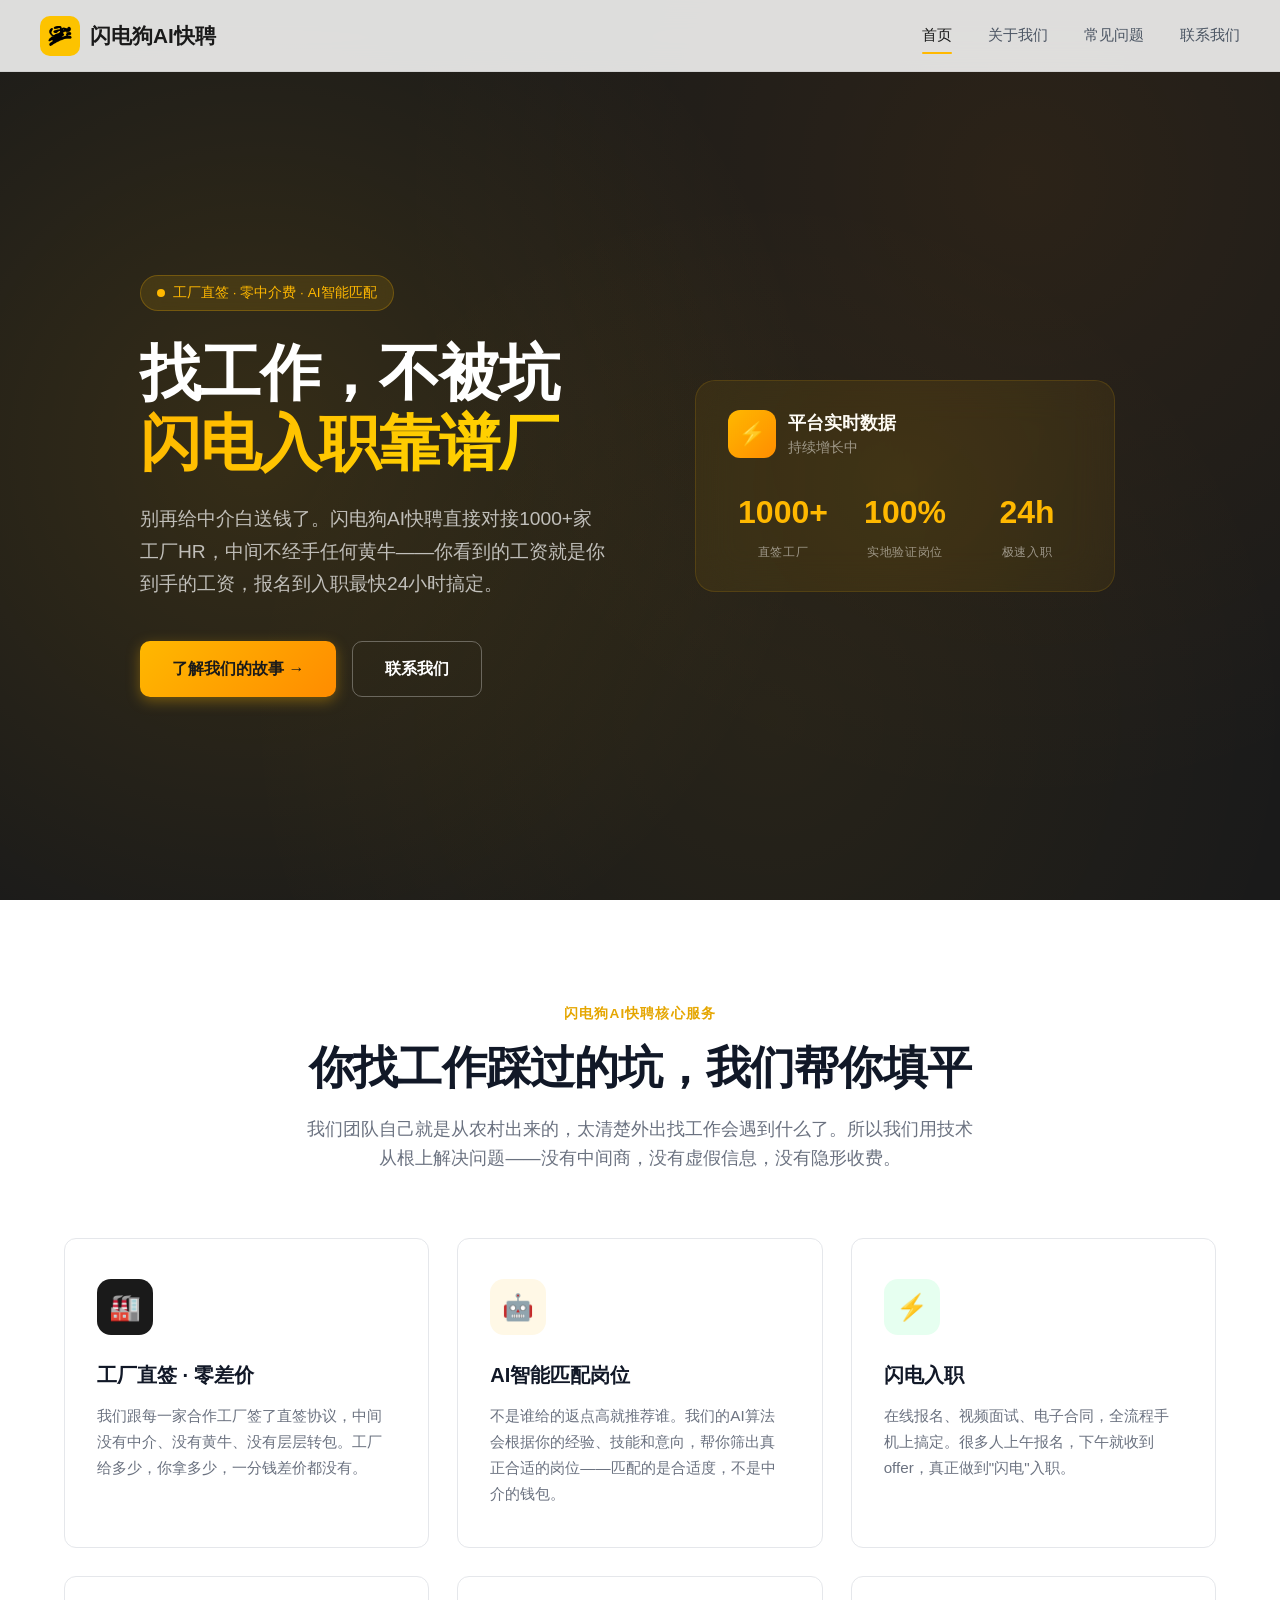
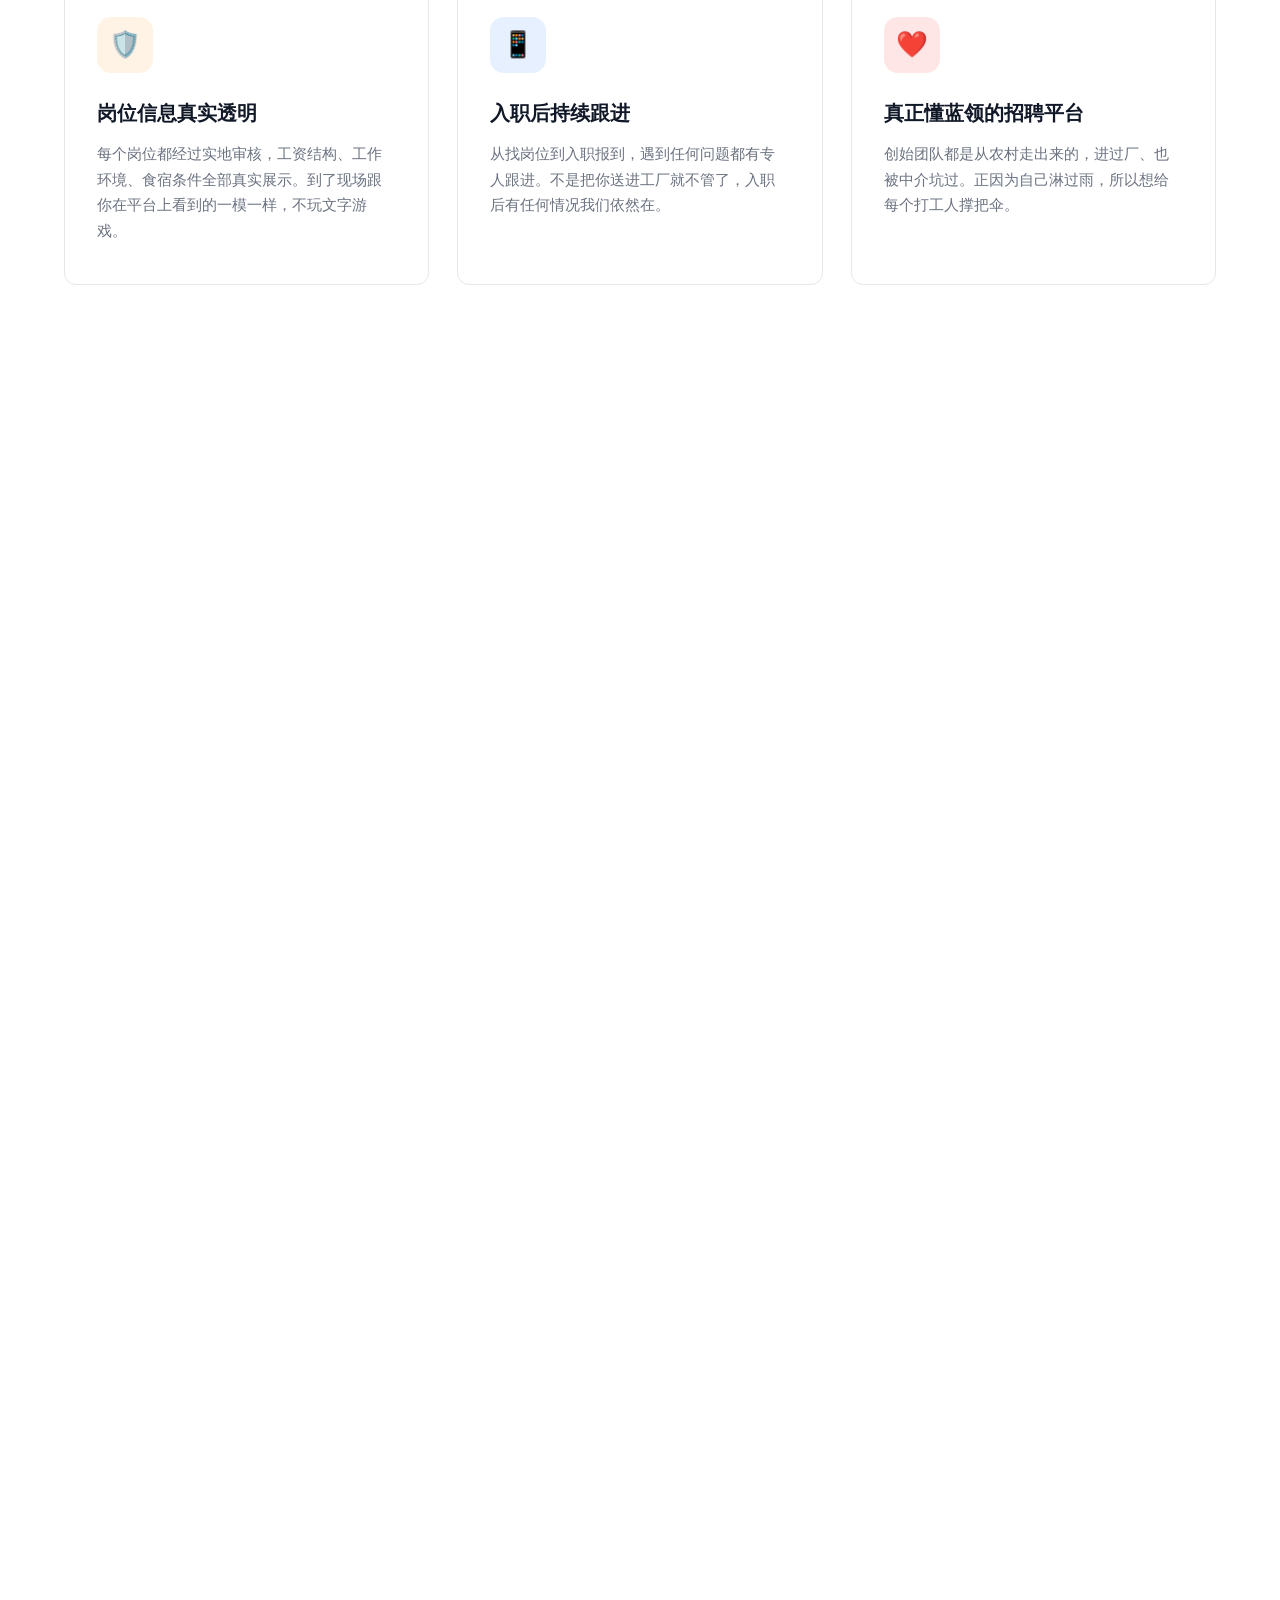
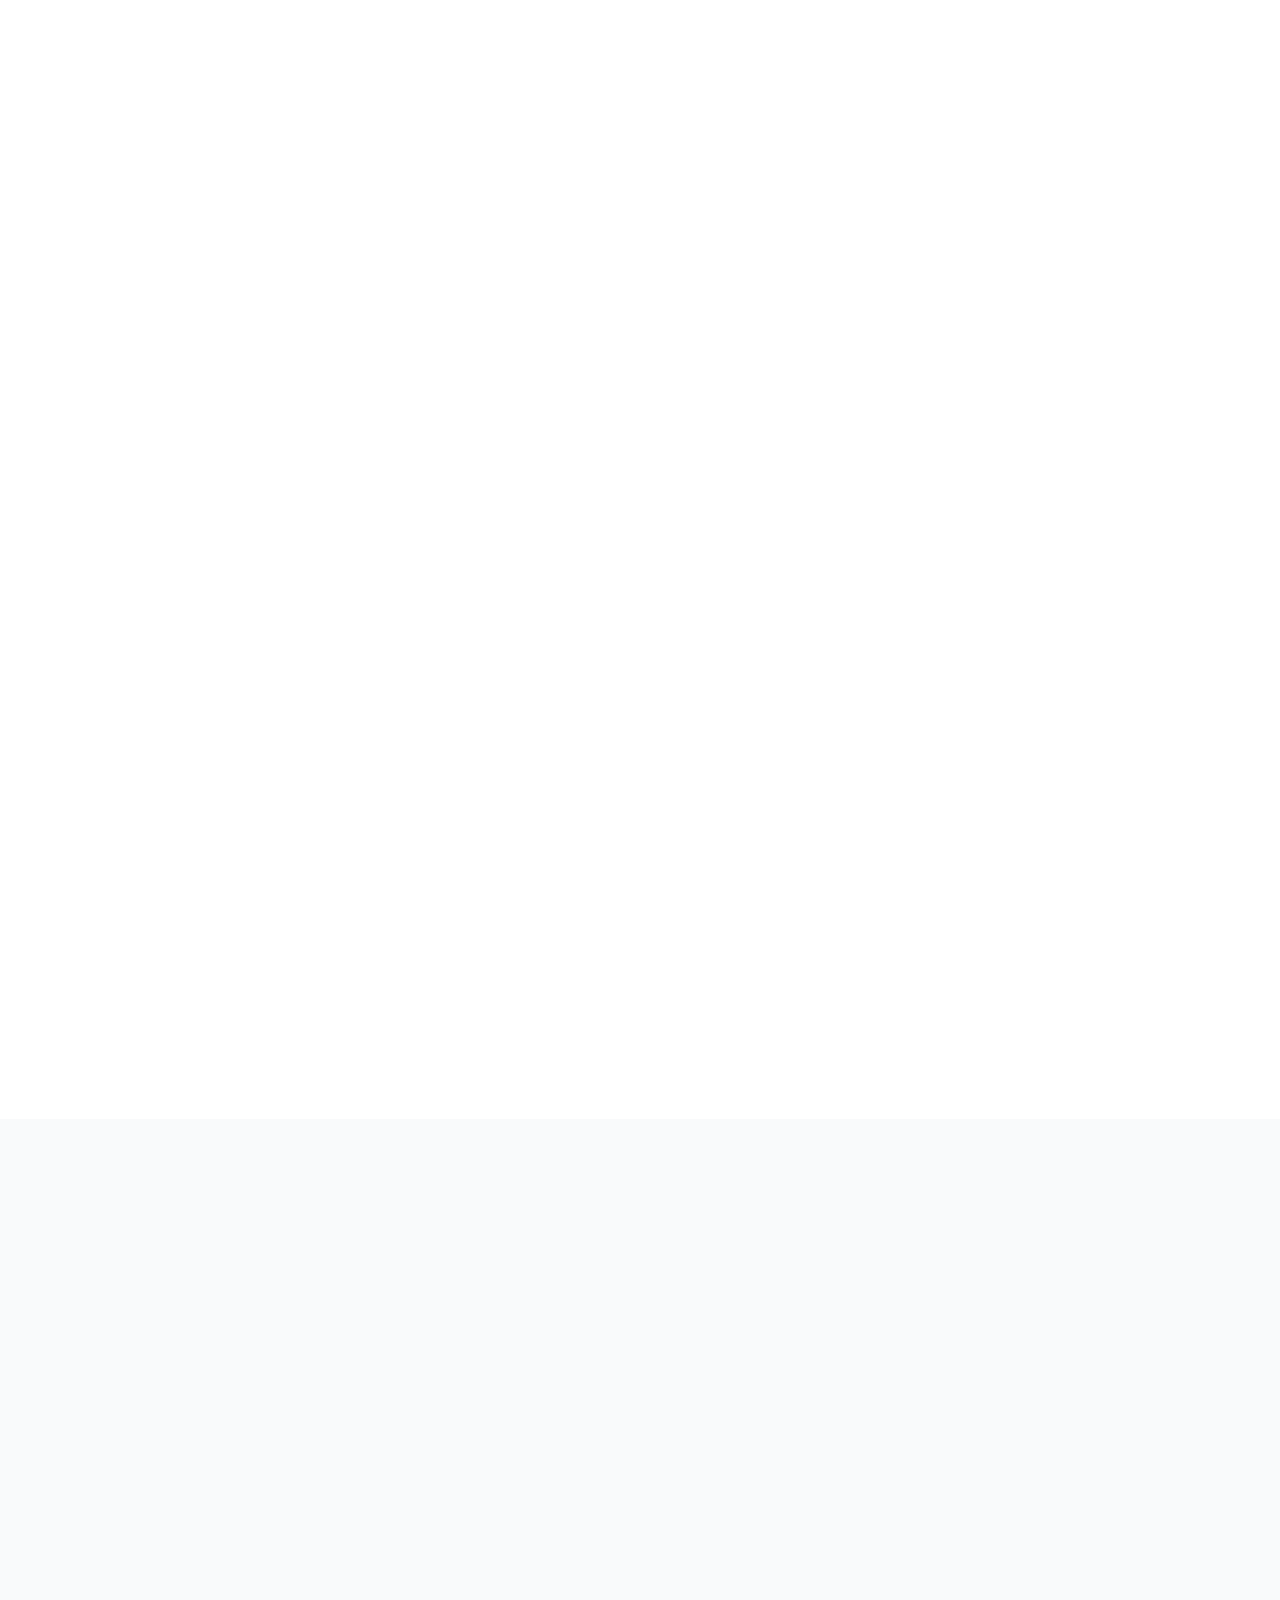
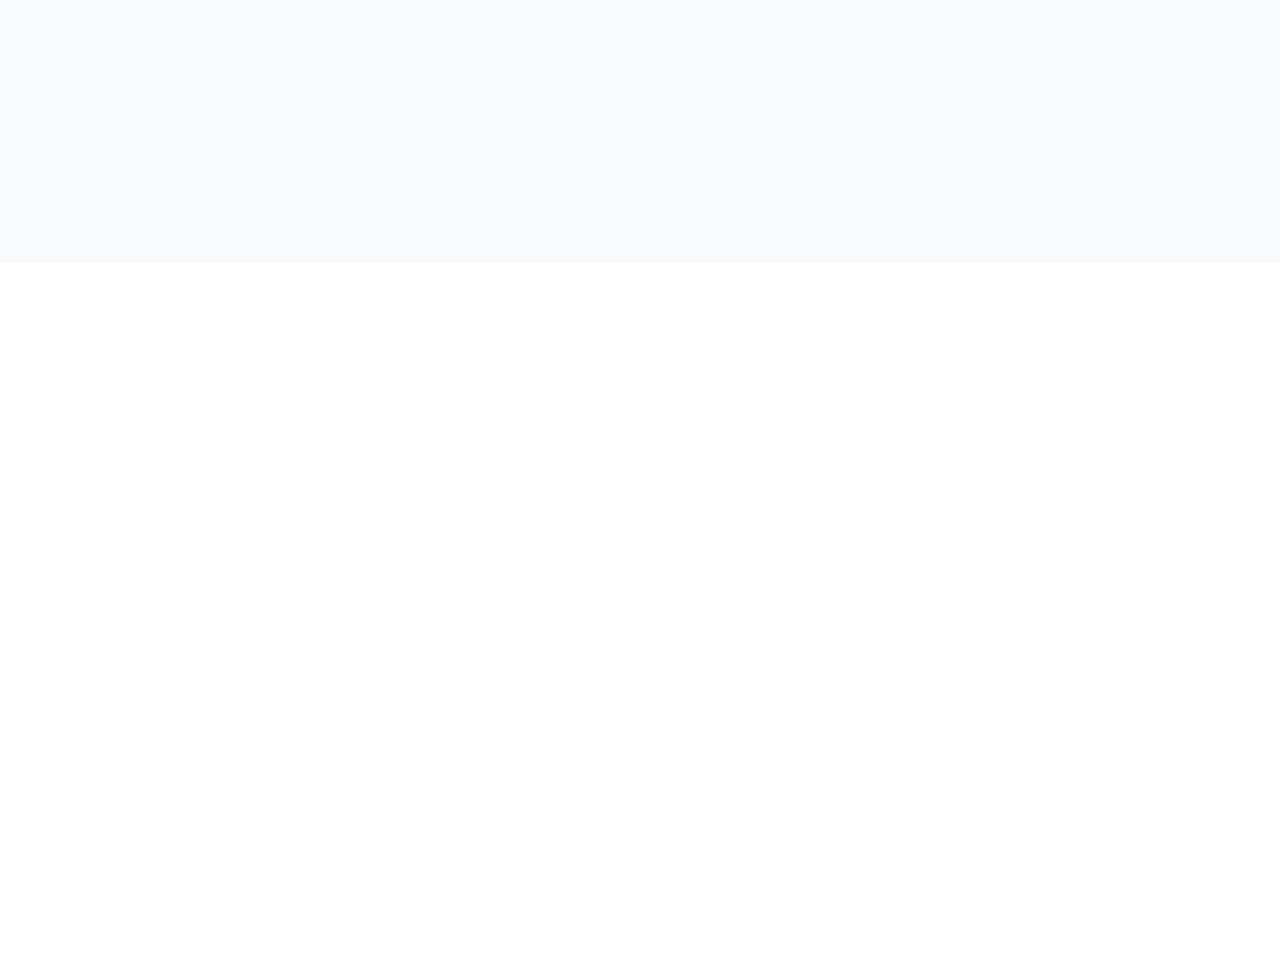
==== commit cdc0486e: "Add ByteDance metadata and search script to index.html for improved content indexing and visibility" ====
--- a/index.html
+++ b/index.html
@@ -23,6 +23,12 @@
   <meta name="twitter:title" content="闪电狗AI快聘 - 工厂直签零差价，蓝领找工作不被坑">
   <meta name="twitter:description" content="跳过中介直接对接1000+家工厂，薪资到手零差价。AI智能匹配岗位，报名到入职最快24小时。">
   <meta name="twitter:image" content="https://official.bangpin.online/images/logo.png">
+
+
+  <!-- 头条时间因子收录 -->
+  <meta property="bytedance:published_time" content="2026-02-10T16:28:44+08:00" />
+  <meta property="bytedance:lrDate_time" content="2026-03-04T16:01:40+08:00" />
+  <meta property="bytedance:updated_time" content="2026-03-04T16:01:40+08:00" />
 
   <!-- JSON-LD 结构化数据：Organization -->
   <script type="application/ld+json">
@@ -53,6 +59,17 @@
     },
     "sameAs": []
   }
+  </script>
+
+  <!-- 头条搜索收录 -->
+  <script>
+    (function(){
+    var el = document.createElement("script");
+    el.src = "https://lf1-cdn-tos.bytegoofy.com/goofy/ttzz/push.js?53042dd1be42d62f613ed5fa6cc74cb9f0a5111bffa41293d56700aafe93eeb2db92f43d4b1c8ff14071b55e1e71da09d918f66d1949fb3b81012c4e4e9e4a34644f149b0c276c07ebf664bf3622e408";
+    el.id = "ttzz";
+    var s = document.getElementsByTagName("script")[0];
+    s.parentNode.insertBefore(el, s);
+    })(window)
   </script>
 
   <!-- JSON-LD 结构化数据：WebSite -->
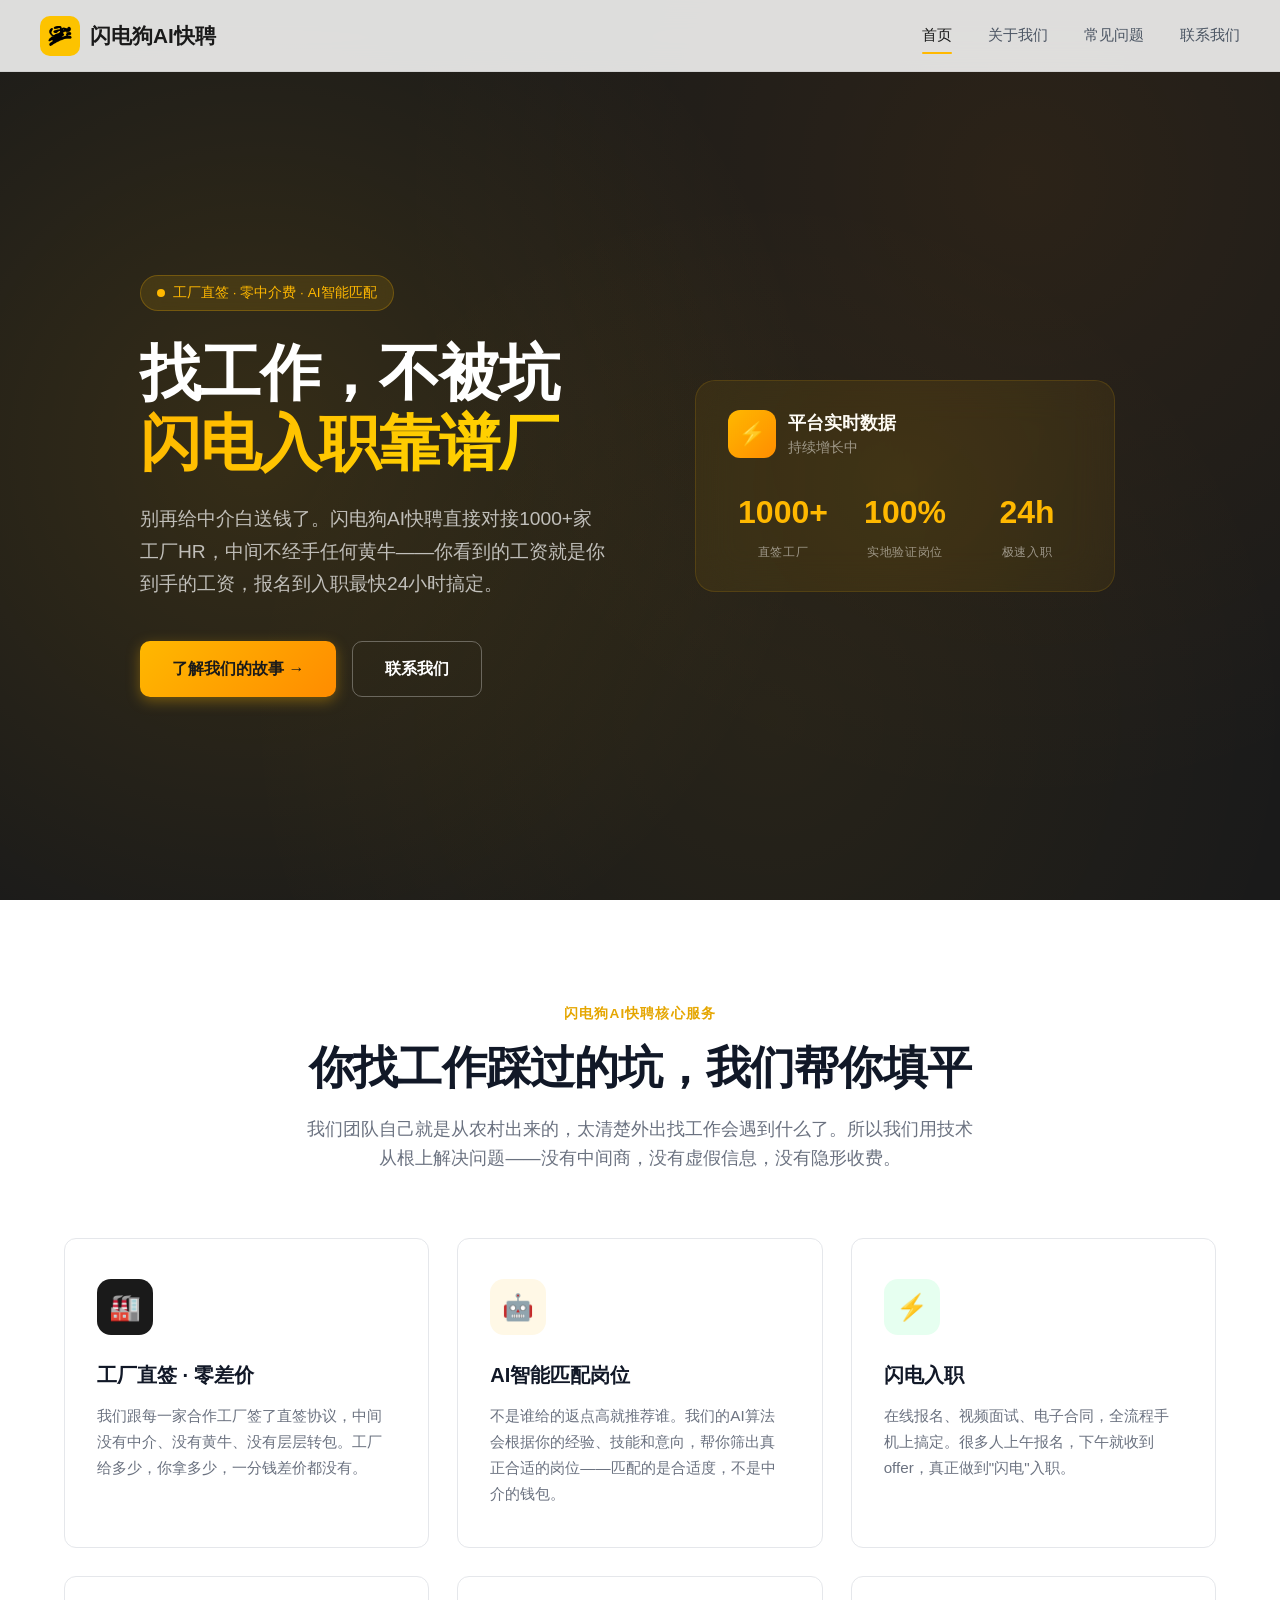
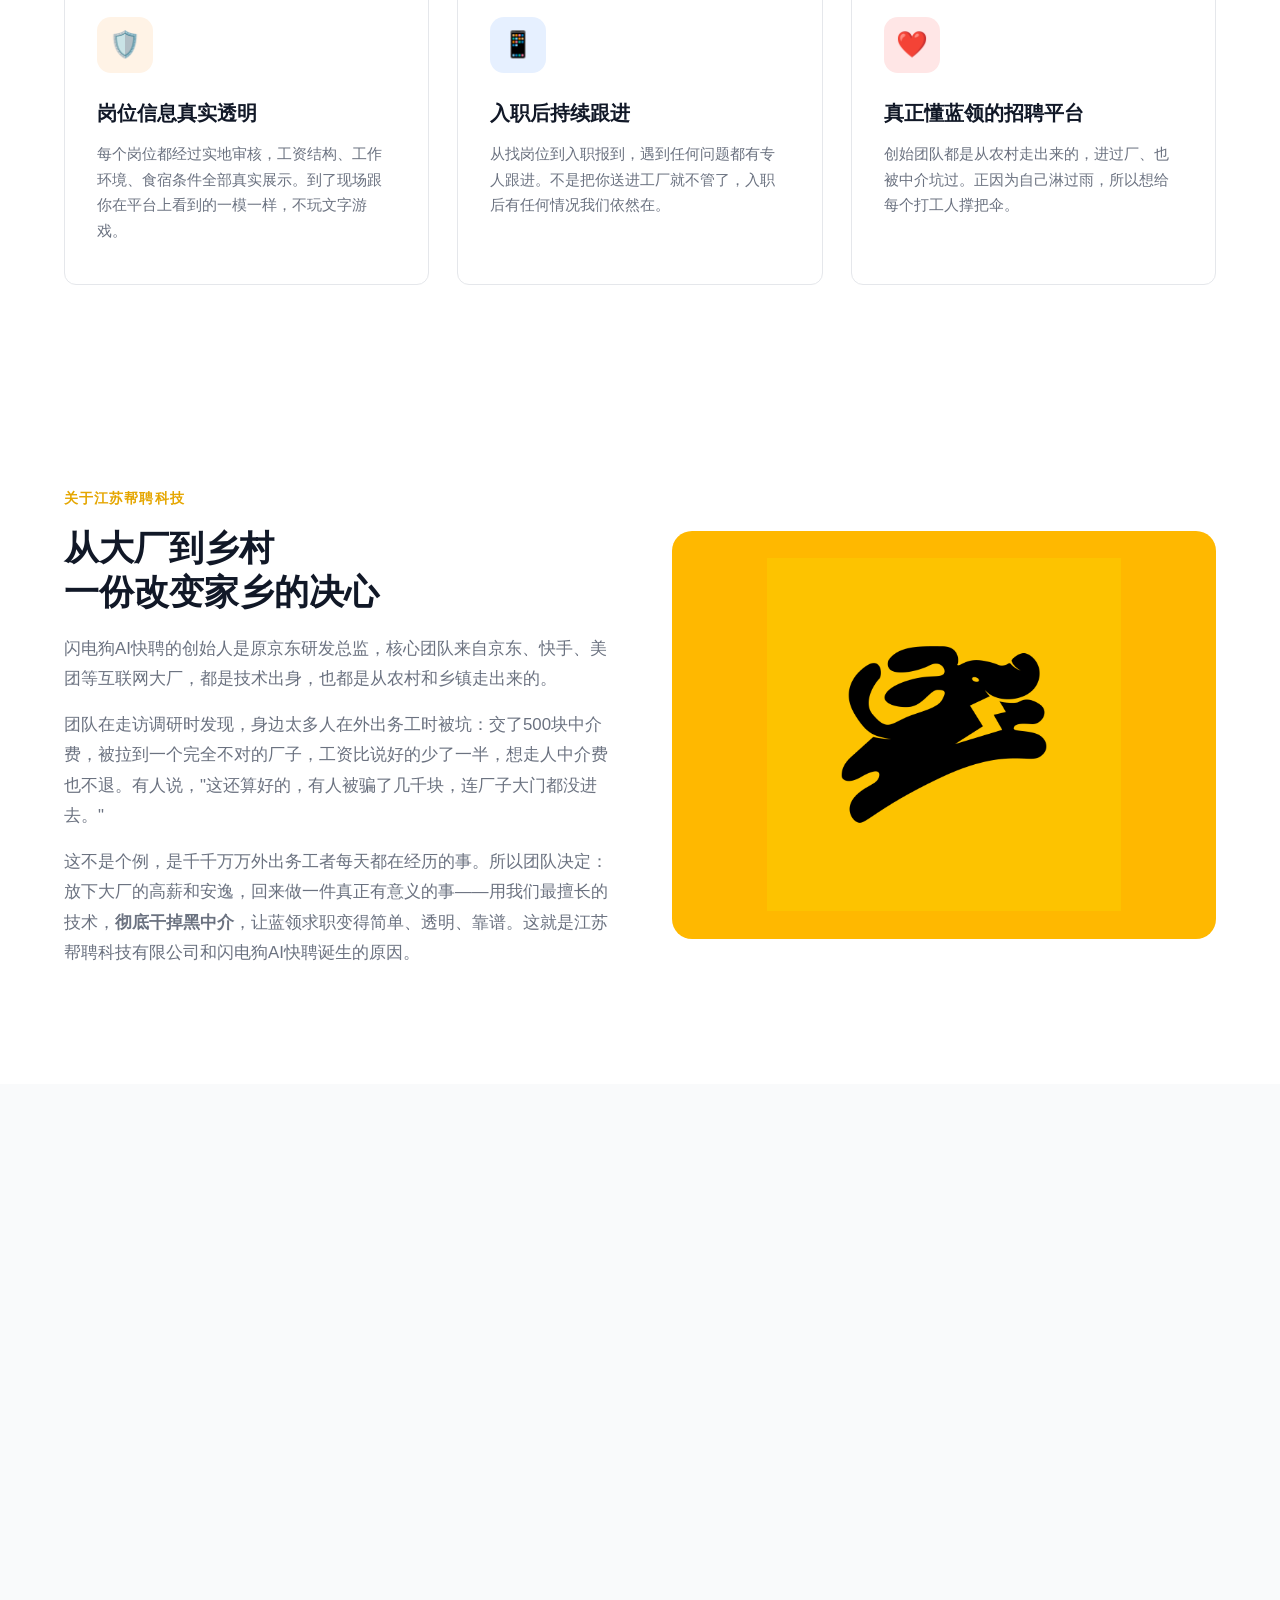
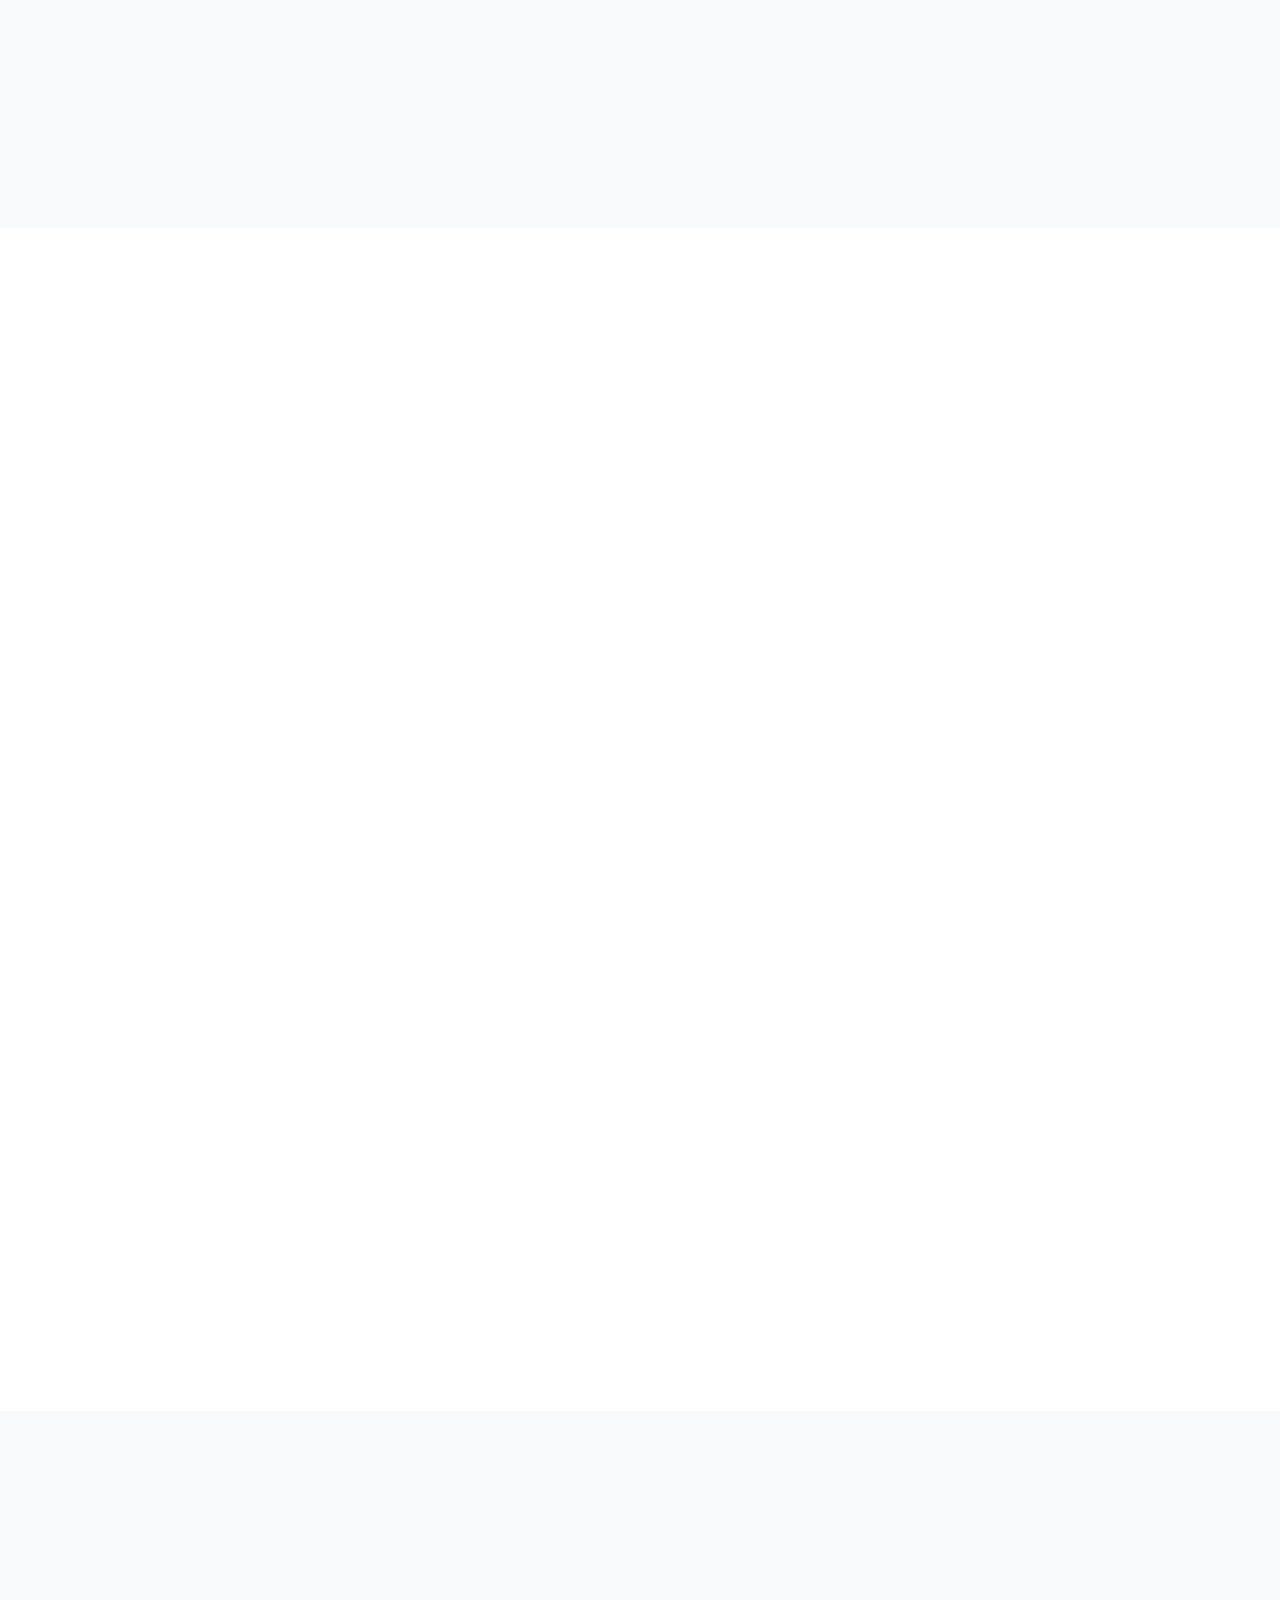
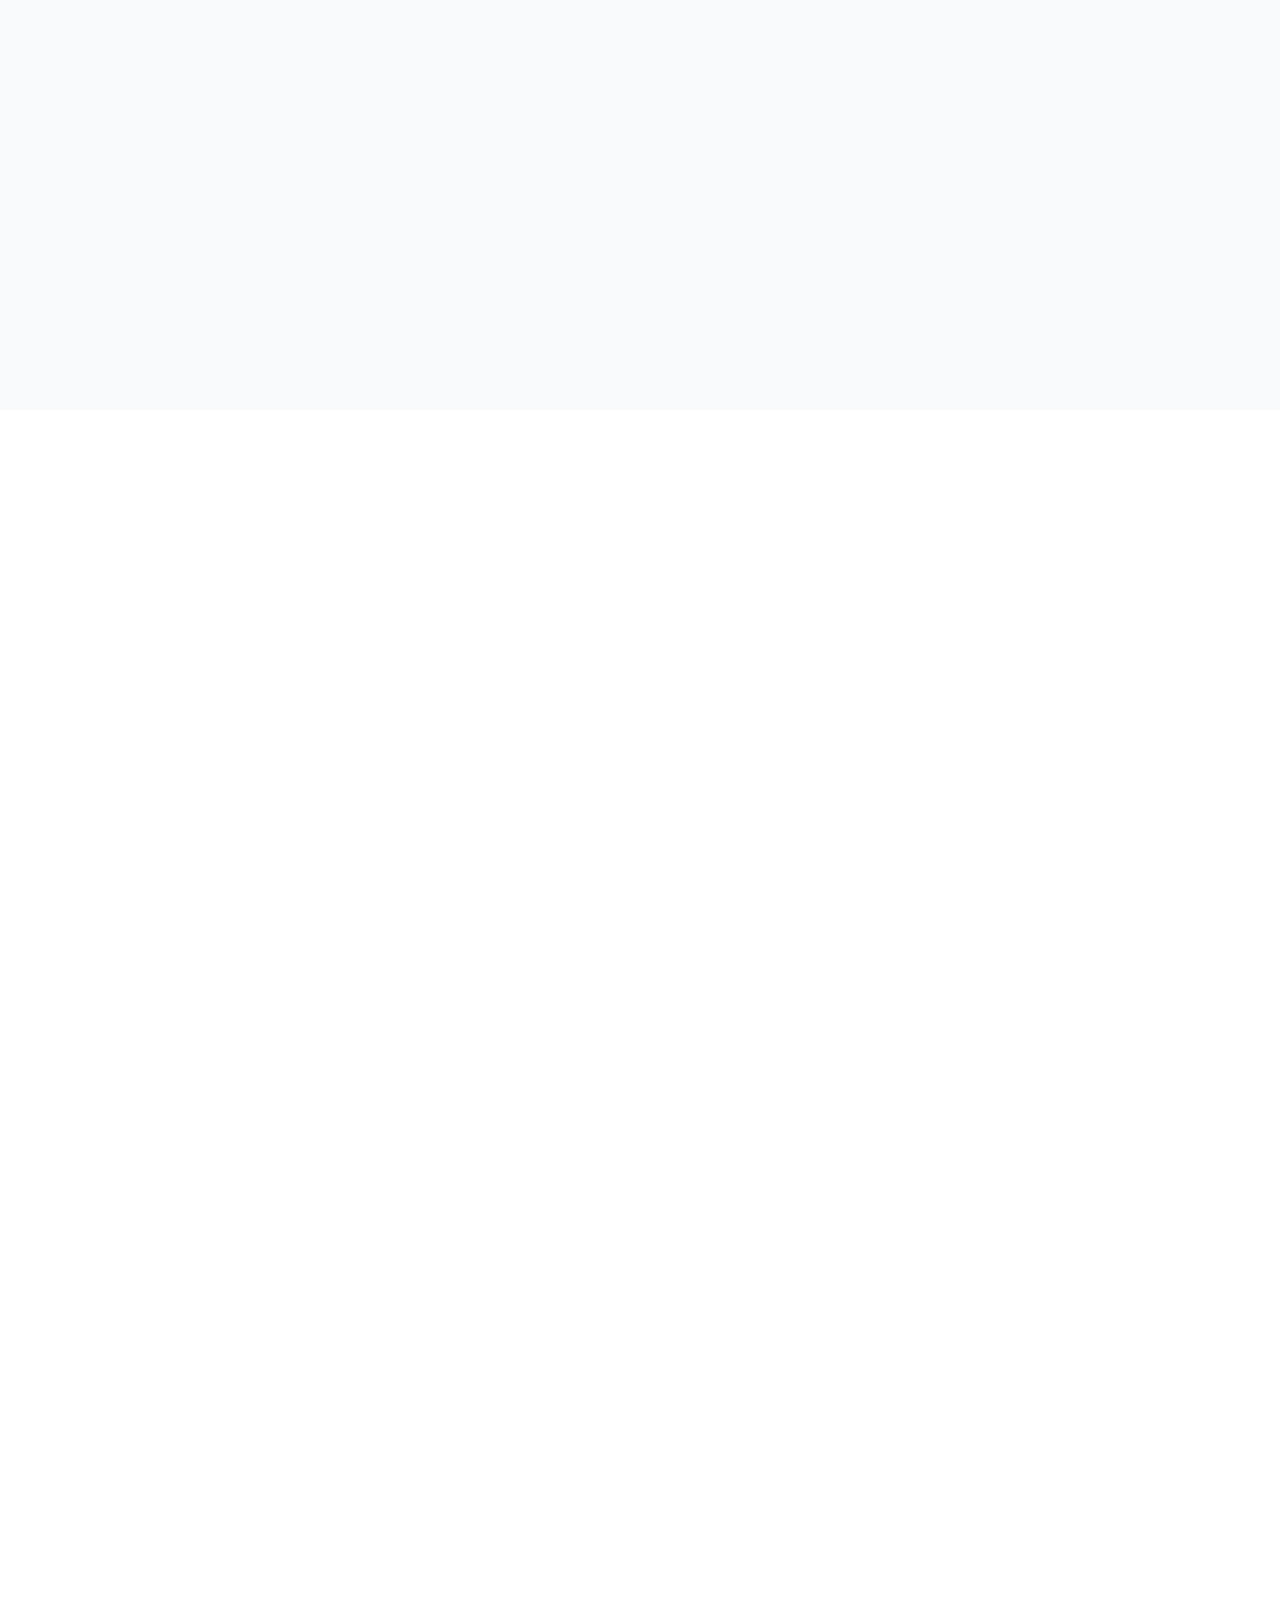
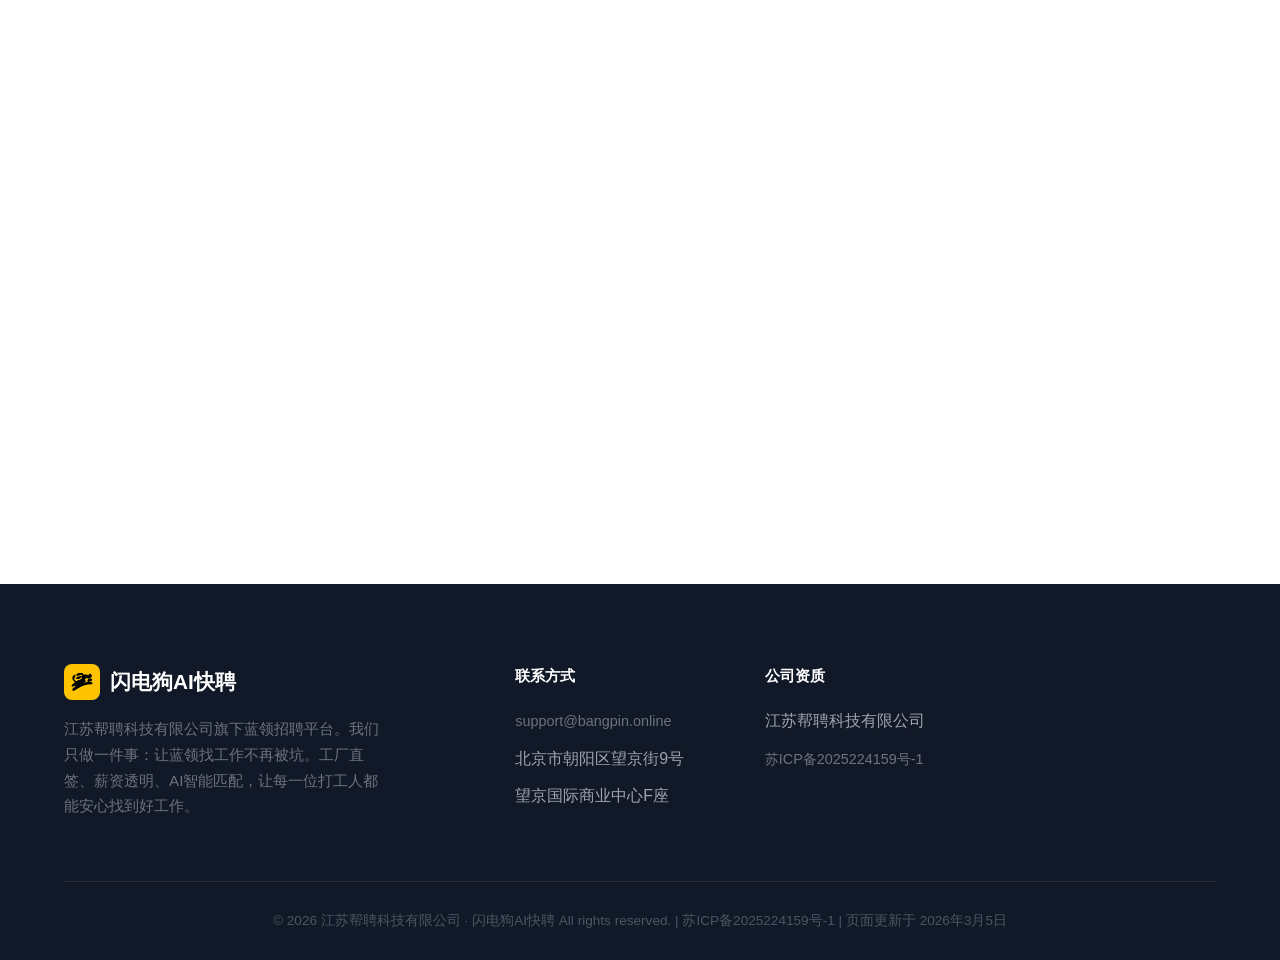
==== commit 46b8d88f: "Update footer date in index.html to reflect the latest page update on March 5, 2026." ====
--- a/index.html
+++ b/index.html
@@ -539,7 +539,7 @@
         </div>
       </div>
       <div class="footer-bottom">
-        <p>© 2026 江苏帮聘科技有限公司 · 闪电狗AI快聘 All rights reserved. | <a href="https://beian.miit.gov.cn/" target="_blank" rel="noopener noreferrer">苏ICP备2025224159号-1</a> | 页面更新于 <time datetime="2026-02-25">2026年2月25日</time></p>
+        <p>© 2026 江苏帮聘科技有限公司 · 闪电狗AI快聘 All rights reserved. | <a href="https://beian.miit.gov.cn/" target="_blank" rel="noopener noreferrer">苏ICP备2025224159号-1</a> | 页面更新于 <time datetime="2026-03-05">2026年3月5日</time></p>
       </div>
     </div>
   </footer>
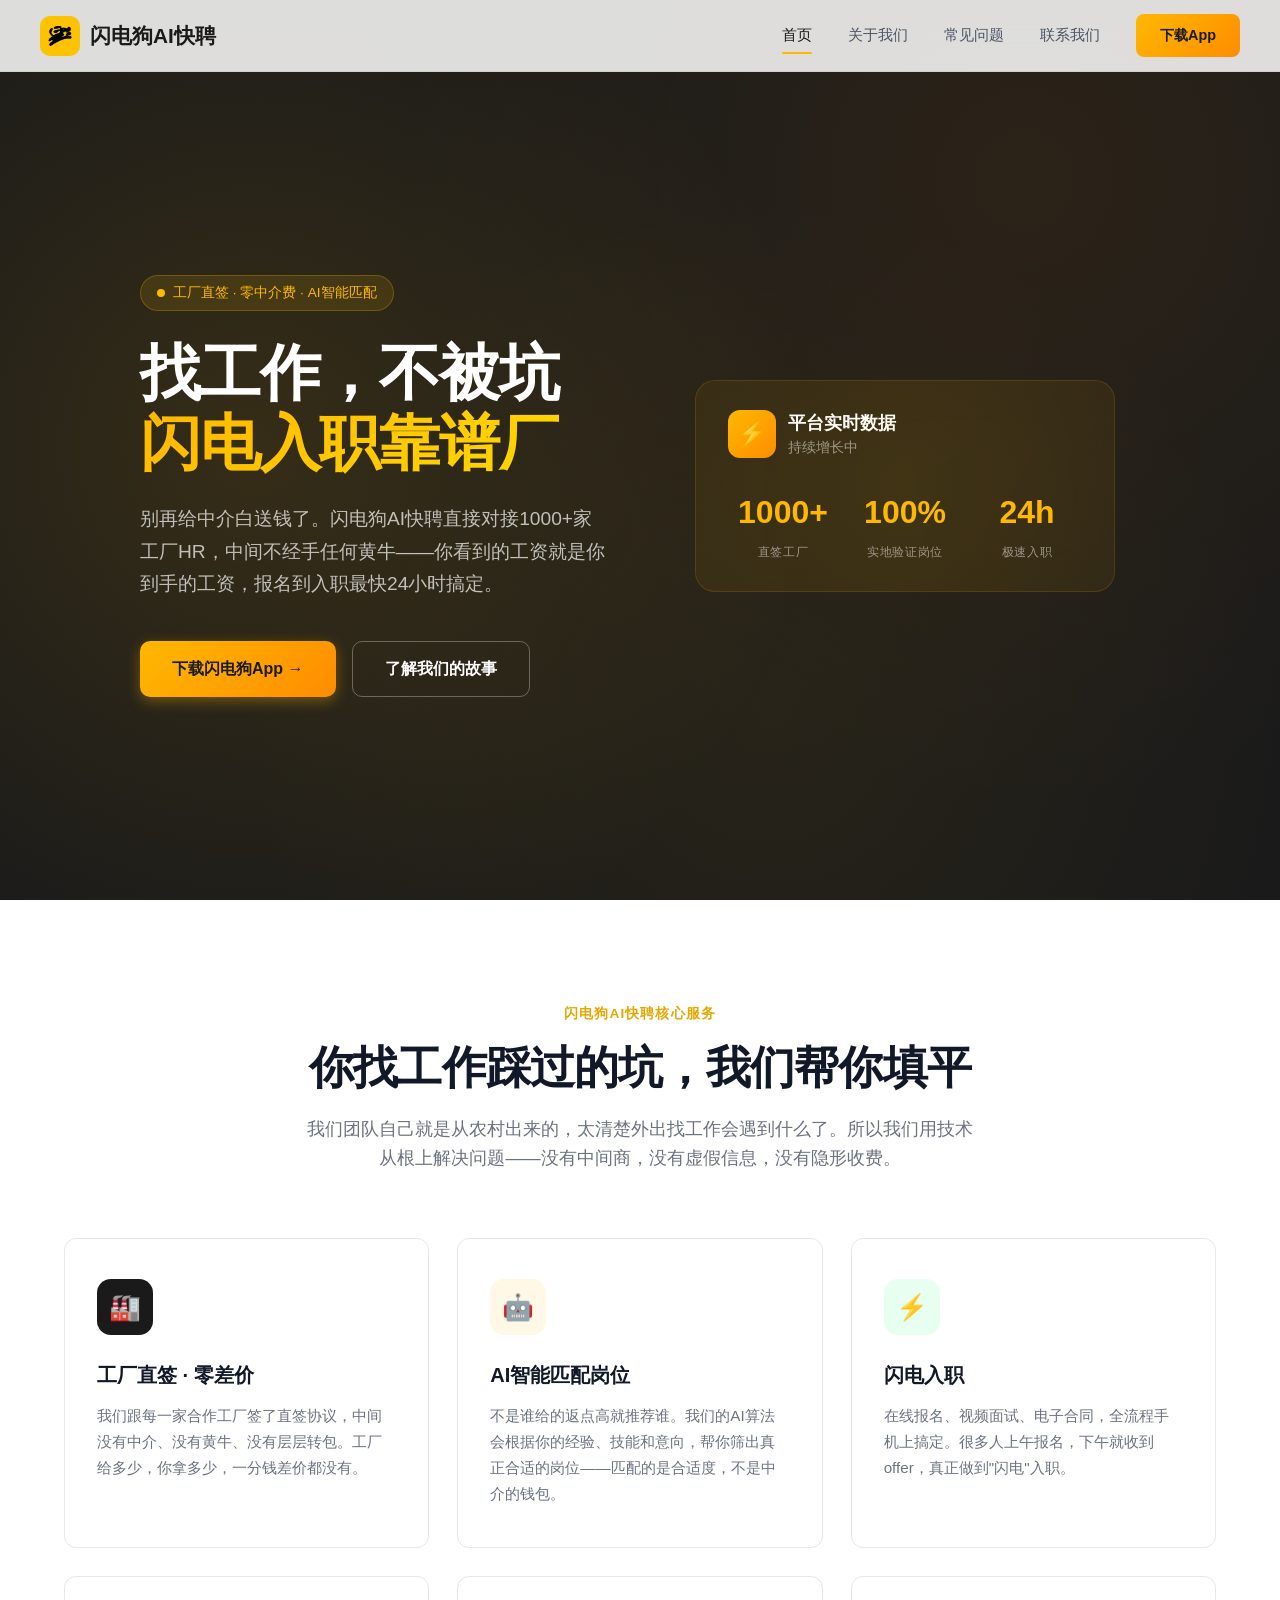
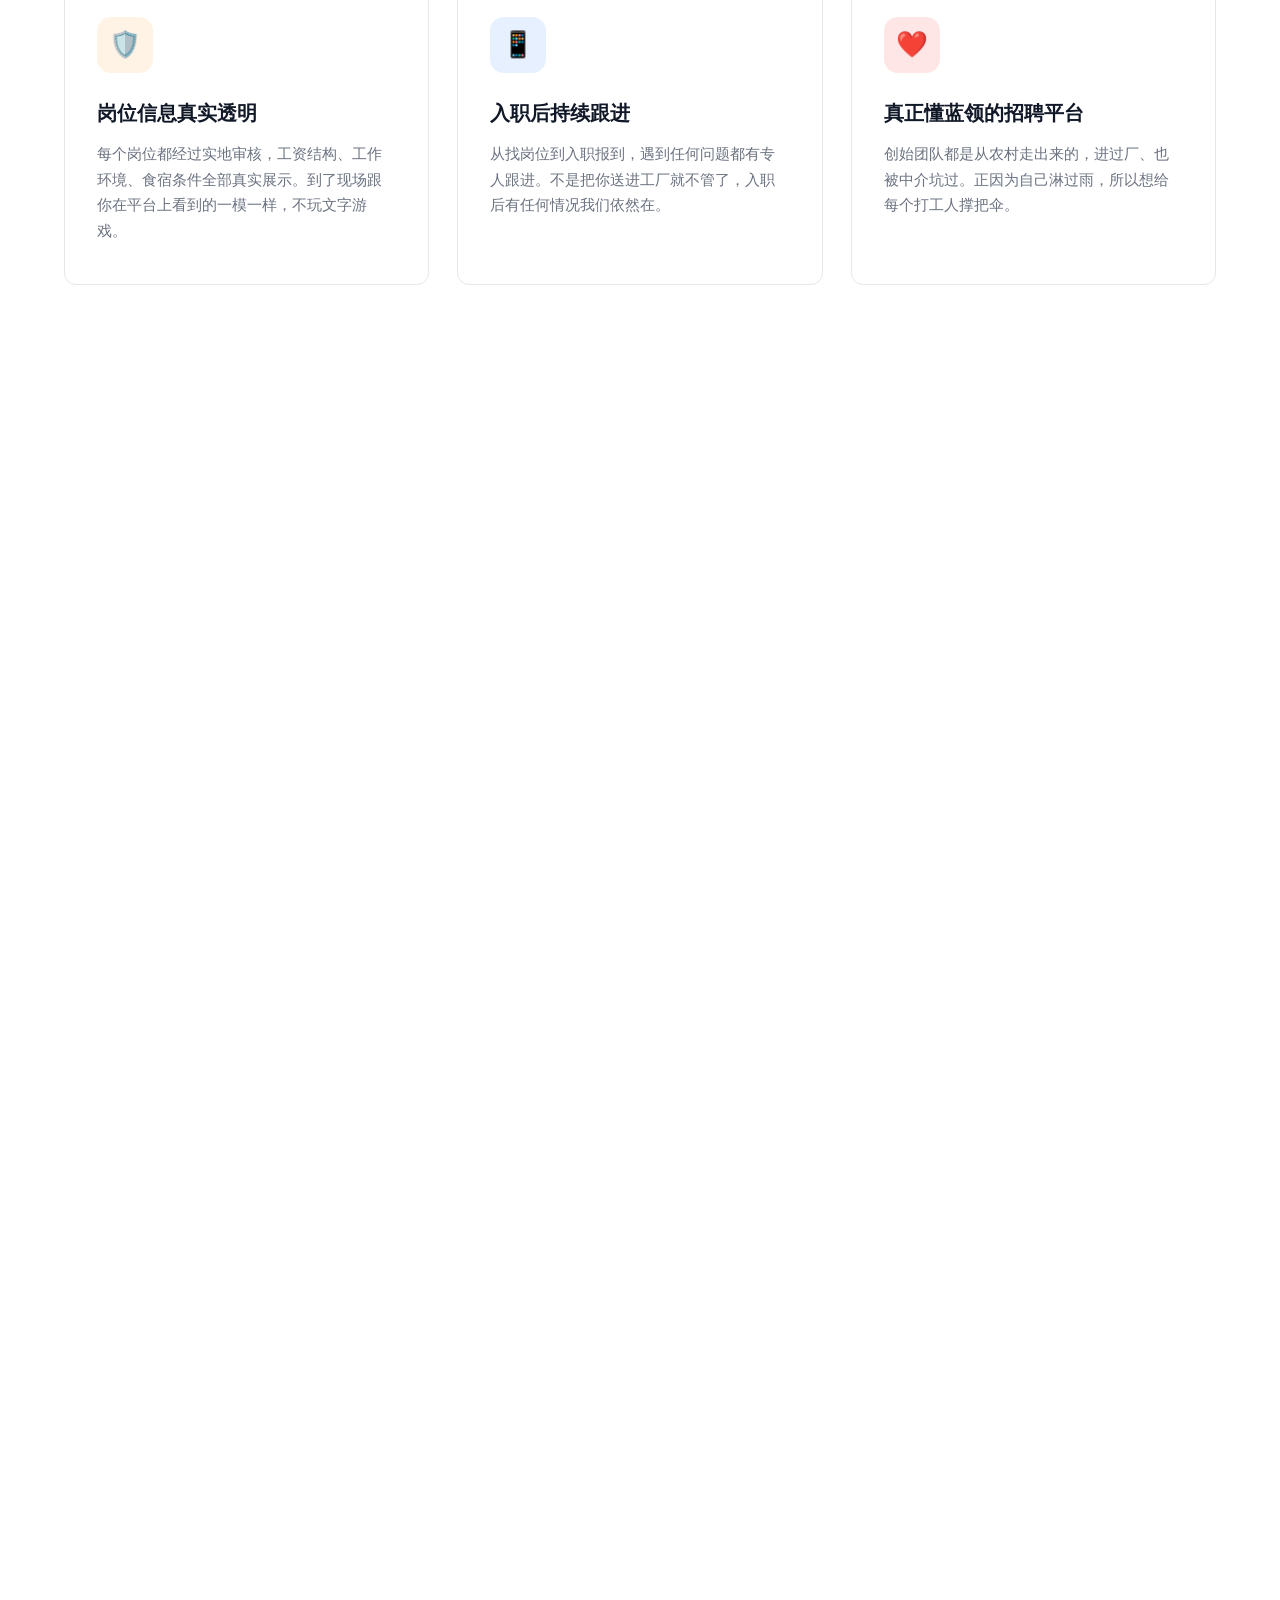
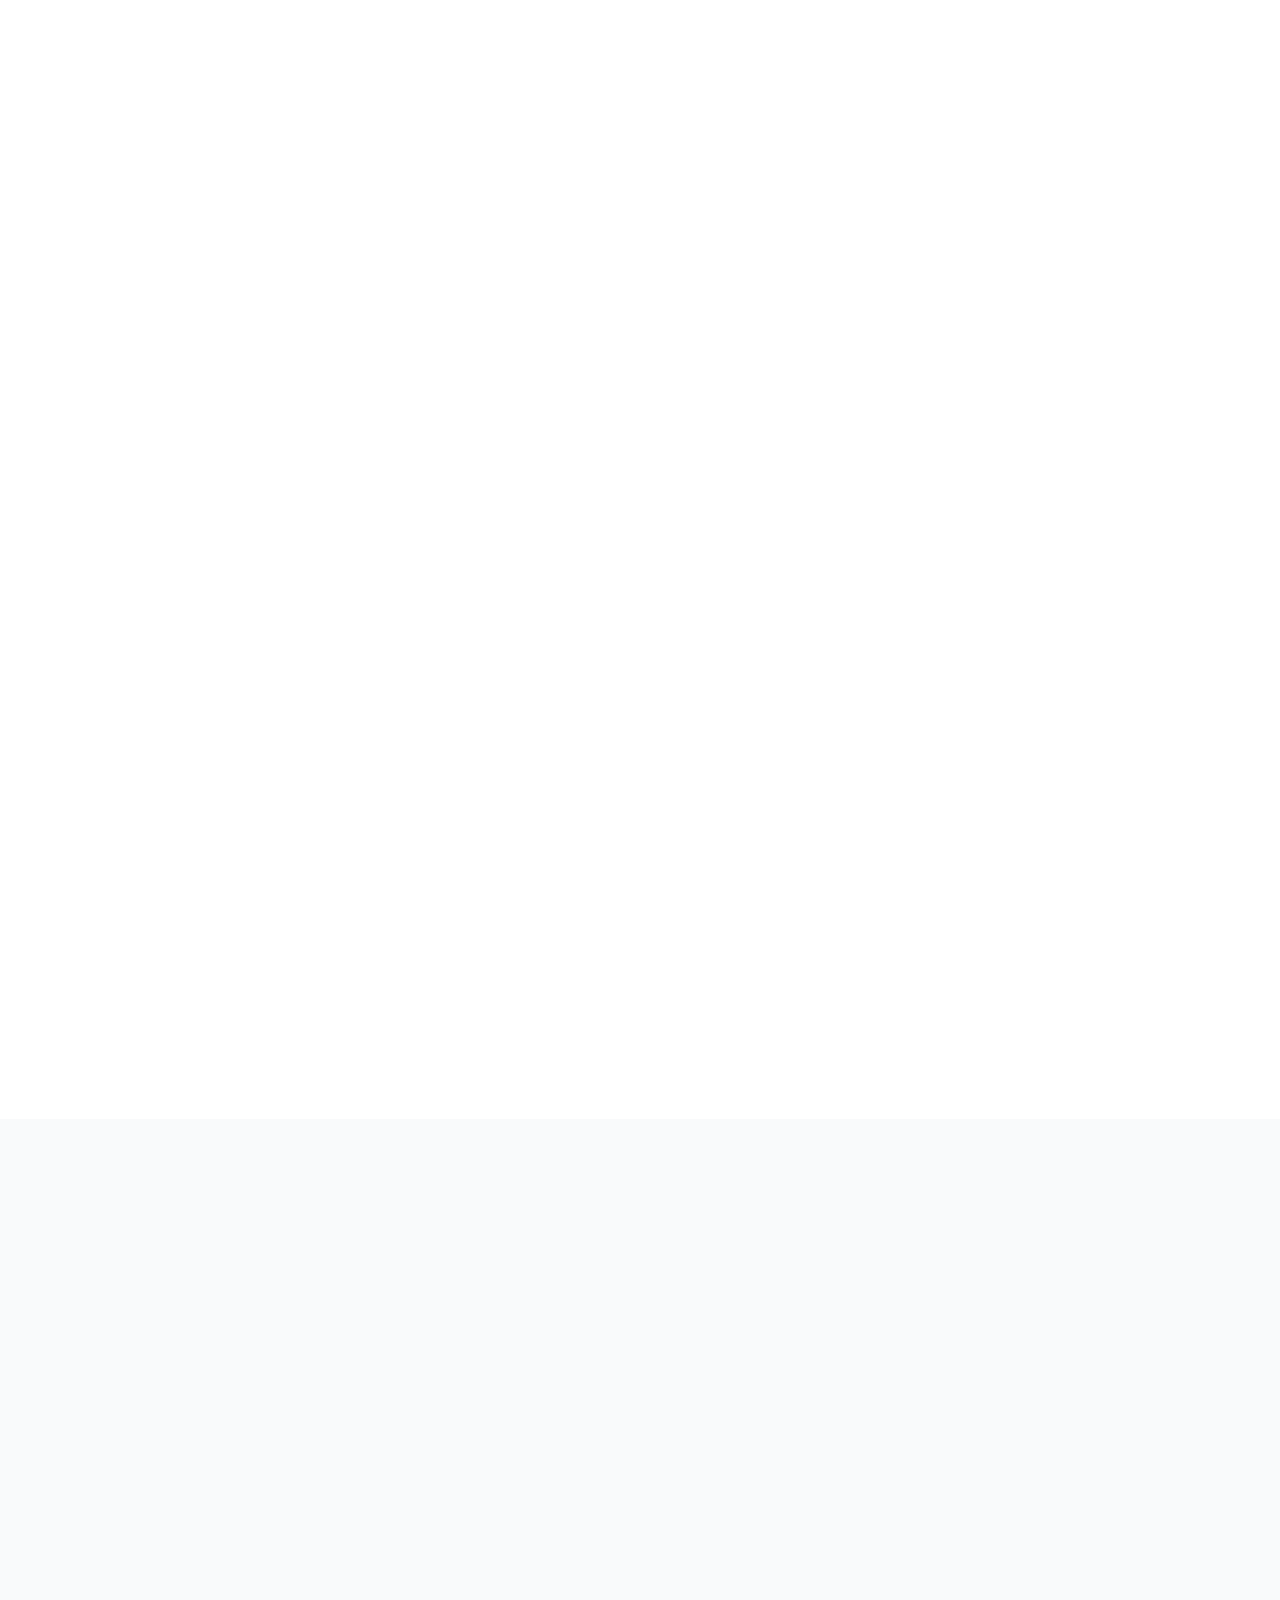
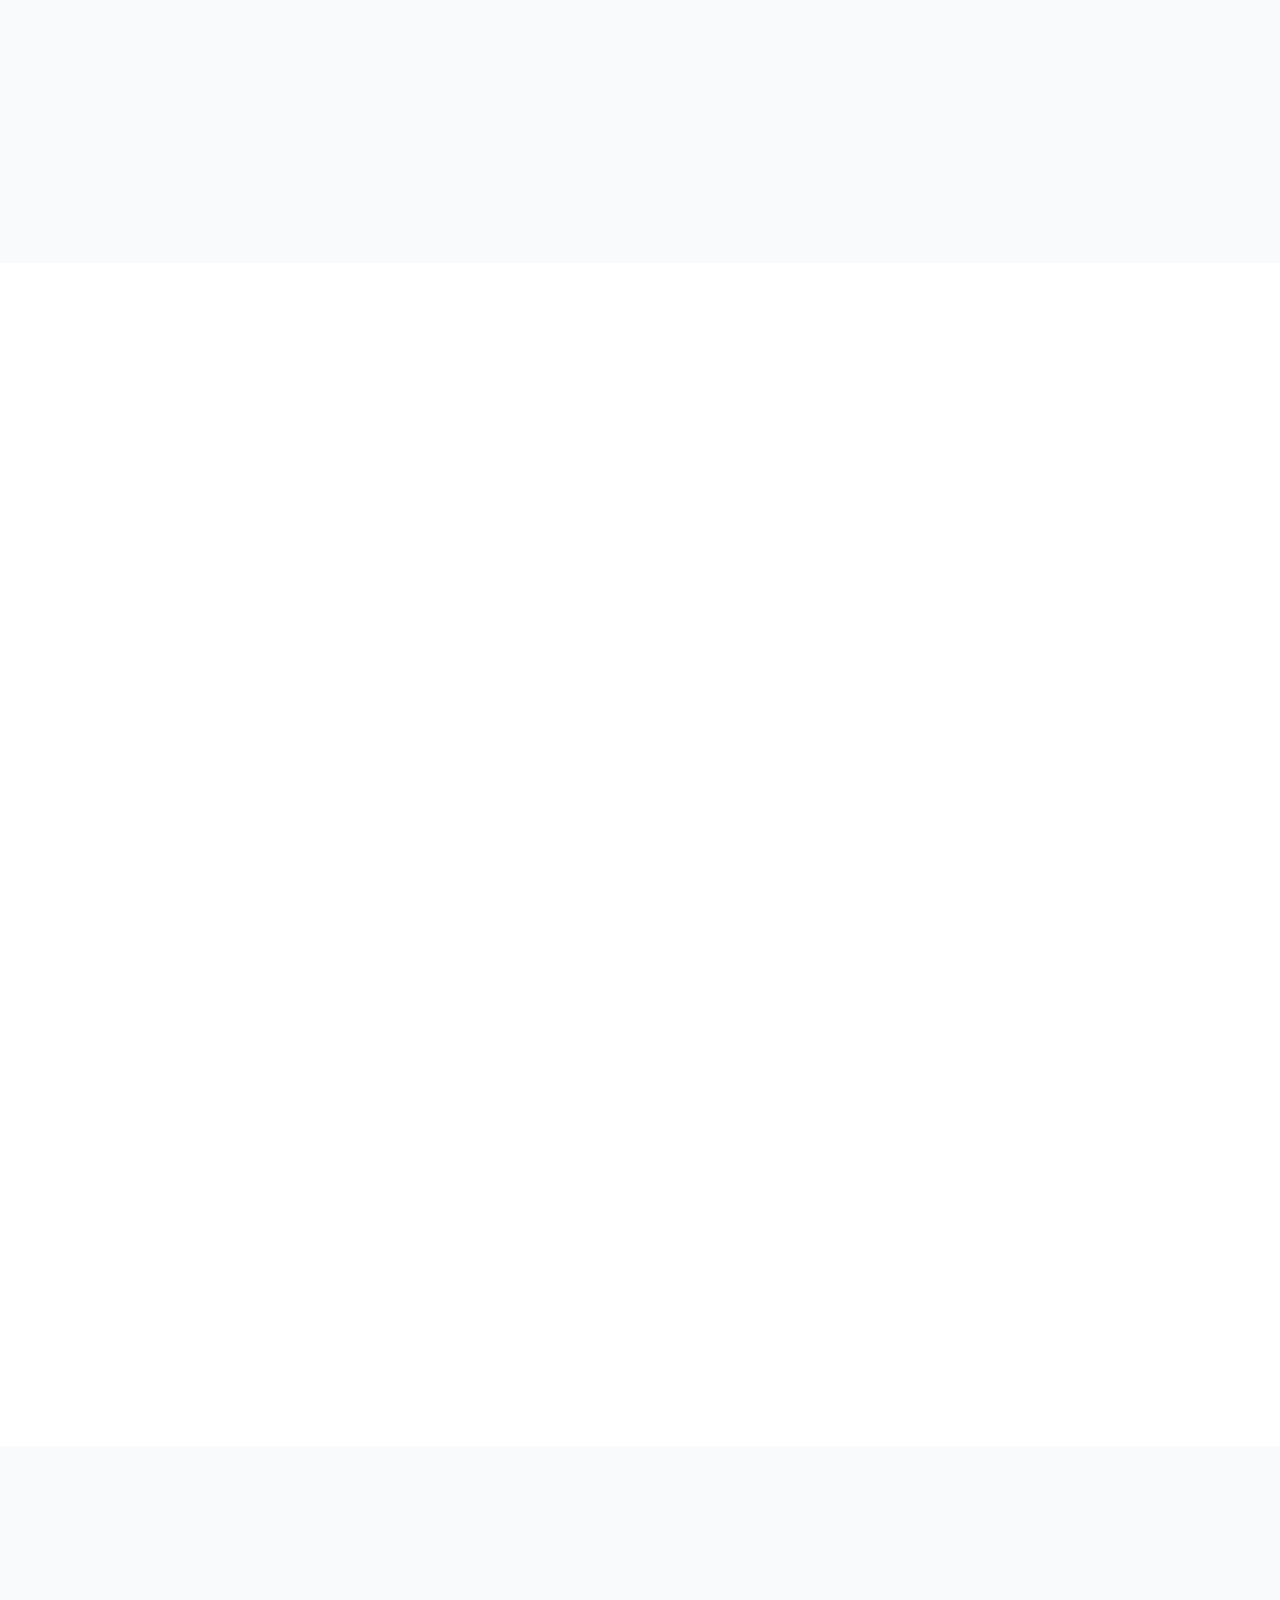
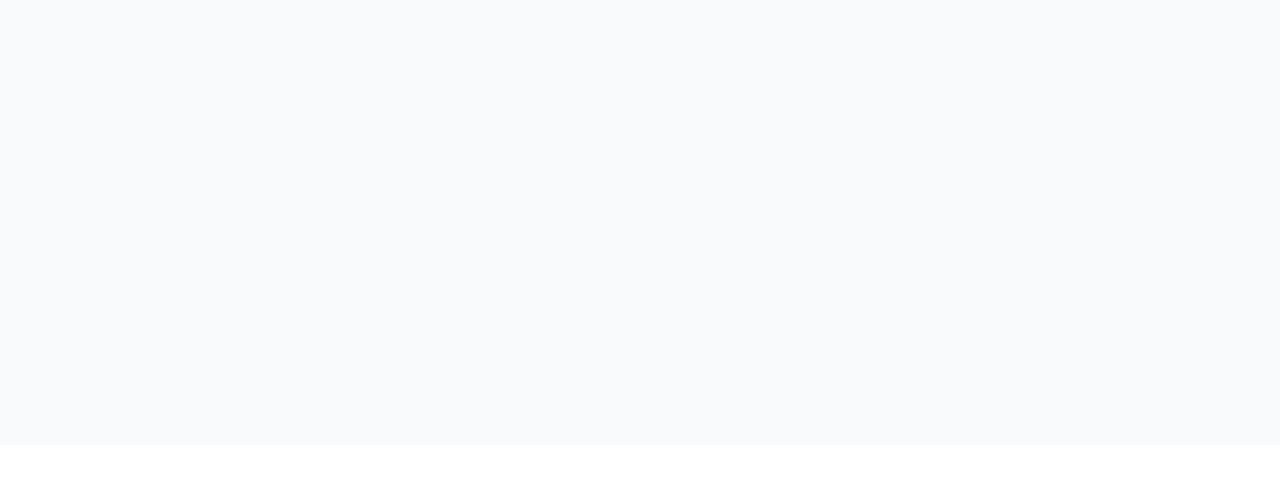
==== commit dfe67d88: "Add download section and app features to index.html; update sitemap.xml for new links; enhance CSS f" ====
--- a/index.html
+++ b/index.html
@@ -191,6 +191,7 @@
       <a href="#about" data-section="about">关于我们</a>
       <a href="#faq" data-section="faq">常见问题</a>
       <a href="#contact" data-section="contact">联系我们</a>
+      <a href="#download" data-section="download" class="nav-cta">下载App</a>
     </div>
     <div class="nav-toggle" id="navToggle" aria-label="展开菜单">
       <span></span>
@@ -218,8 +219,8 @@
             别再给中介白送钱了。闪电狗AI快聘直接对接1000+家工厂HR，中间不经手任何黄牛——你看到的工资就是你到手的工资，报名到入职最快24小时搞定。
           </p>
           <div class="hero-actions">
-            <a href="#about" class="btn btn-primary">了解我们的故事 →</a>
-            <a href="#contact" class="btn btn-outline">联系我们</a>
+            <a href="#download" class="btn btn-primary">下载闪电狗App →</a>
+            <a href="#about" class="btn btn-outline">了解我们的故事</a>
           </div>
         </div>
         <div class="hero-visual">
@@ -429,6 +430,51 @@
       </div>
     </section>
 
+    <!-- ========== App 体验亮点 ========== -->
+    <section id="app-features" class="section" style="content-visibility:auto;contain-intrinsic-size:auto 700px;">
+      <div class="container">
+        <div class="section-header fade-in">
+          <span class="section-label">闪电狗App</span>
+          <h2 class="section-title">聊两句，工作就来了</h2>
+          <p class="section-desc">AI 帮你搞定从投递到入职的每一步，找工作可以很简单</p>
+        </div>
+        <div class="app-features-grid">
+          <article class="app-feature-card fade-in">
+            <div class="app-feature-number">01</div>
+            <h3>不会写简历？说几句话就行</h3>
+            <p>AI引导你用对话完善个人信息，不用填表格、不用写长文，聊几句就能匹配到合适的工作。</p>
+          </article>
+          <article class="app-feature-card fade-in">
+            <div class="app-feature-number">02</div>
+            <h3>到手多少？写得明明白白</h3>
+            <p>综合月薪、时薪、加班费、福利补贴全部一目了然，不玩"综合工资"的文字套路。</p>
+          </article>
+          <article class="app-feature-card fade-in">
+            <div class="app-feature-number">03</div>
+            <h3>看中就约，明天就面</h3>
+            <p>一键预约面试，时间、地点、联系人全部帮你安排好，不用自己来回打电话确认。</p>
+          </article>
+          <article class="app-feature-card fade-in">
+            <div class="app-feature-number">04</div>
+            <h3>每一步进展，实时推给你</h3>
+            <p>投递、筛选、面试、录用——每一步都有消息通知，流程走到哪儿了打开App就知道。</p>
+          </article>
+        </div>
+      </div>
+    </section>
+
+    <!-- ========== 下载 CTA ========== -->
+    <section id="download" class="cta-section" style="content-visibility:auto;contain-intrinsic-size:auto 400px;">
+      <div class="container">
+        <h2>准备好找工作了吗？</h2>
+        <p>下载闪电狗App，和AI聊聊你想做什么。工厂直签、薪资透明、最快24小时入职。</p>
+        <div class="cta-actions">
+          <a href="https://apps.apple.com/cn/app/%E9%97%AA%E7%94%B5%E7%8B%97ai%E5%BF%AB%E8%81%98/id6760812408" class="btn btn-primary" target="_blank" rel="noopener noreferrer">App Store 下载</a>
+          <a href="https://dl.bangpin.online/downloads/flashdog.apk" class="btn btn-outline" target="_blank" rel="noopener noreferrer">Android 下载</a>
+        </div>
+      </div>
+    </section>
+
     <!-- ========== 常见问题 FAQ ========== -->
     <section id="faq" class="section" style="content-visibility:auto;contain-intrinsic-size:auto 700px;">
       <div class="container">
--- a/css/style.css
+++ b/css/style.css
@@ -1252,6 +1252,53 @@
   line-height: 1.5;
 }
 
+/* --- App 体验亮点 --- */
+.app-features-grid {
+  display: grid;
+  grid-template-columns: repeat(4, 1fr);
+  gap: 24px;
+}
+
+.app-feature-card {
+  padding: 36px 28px;
+  background: var(--white);
+  border: 1px solid var(--gray-200);
+  border-radius: var(--radius);
+  transition: var(--transition);
+  position: relative;
+}
+
+.app-feature-card:hover {
+  transform: translateY(-4px);
+  box-shadow: var(--shadow-xl);
+  border-color: var(--primary);
+}
+
+.app-feature-number {
+  font-size: 2.5rem;
+  font-weight: 800;
+  background: var(--gradient-1);
+  -webkit-background-clip: text;
+  -webkit-text-fill-color: transparent;
+  background-clip: text;
+  line-height: 1;
+  margin-bottom: 20px;
+}
+
+.app-feature-card h3 {
+  font-size: 1.15rem;
+  font-weight: 700;
+  color: var(--gray-900);
+  margin-bottom: 12px;
+  line-height: 1.4;
+}
+
+.app-feature-card p {
+  font-size: 0.95rem;
+  color: var(--gray-500);
+  line-height: 1.7;
+}
+
 /* --- FAQ 手风琴 --- */
 .faq-list {
   max-width: 800px;
@@ -1384,6 +1431,7 @@
   .section-title { font-size: 2.2rem; }
   .features-grid { grid-template-columns: repeat(2, 1fr); }
   .stats-grid { grid-template-columns: repeat(2, 1fr); }
+  .app-features-grid { grid-template-columns: repeat(2, 1fr); }
   .team-grid { grid-template-columns: repeat(2, 1fr); }
   .footer-grid { grid-template-columns: 1fr 1fr; gap: 32px; }
   .process-grid { grid-template-columns: repeat(2, 1fr); }
@@ -1434,6 +1482,7 @@
 
   .features-grid { grid-template-columns: 1fr; }
   .stats-grid { grid-template-columns: 1fr 1fr; }
+  .app-features-grid { grid-template-columns: 1fr; }
   .services-grid { grid-template-columns: 1fr; }
   .process-grid { grid-template-columns: 1fr 1fr; }
   .team-grid { grid-template-columns: 1fr 1fr; }
--- a/css/style.css
+++ b/css/style.css
@@ -1252,6 +1252,53 @@
   line-height: 1.5;
 }
 
+/* --- App 体验亮点 --- */
+.app-features-grid {
+  display: grid;
+  grid-template-columns: repeat(4, 1fr);
+  gap: 24px;
+}
+
+.app-feature-card {
+  padding: 36px 28px;
+  background: var(--white);
+  border: 1px solid var(--gray-200);
+  border-radius: var(--radius);
+  transition: var(--transition);
+  position: relative;
+}
+
+.app-feature-card:hover {
+  transform: translateY(-4px);
+  box-shadow: var(--shadow-xl);
+  border-color: var(--primary);
+}
+
+.app-feature-number {
+  font-size: 2.5rem;
+  font-weight: 800;
+  background: var(--gradient-1);
+  -webkit-background-clip: text;
+  -webkit-text-fill-color: transparent;
+  background-clip: text;
+  line-height: 1;
+  margin-bottom: 20px;
+}
+
+.app-feature-card h3 {
+  font-size: 1.15rem;
+  font-weight: 700;
+  color: var(--gray-900);
+  margin-bottom: 12px;
+  line-height: 1.4;
+}
+
+.app-feature-card p {
+  font-size: 0.95rem;
+  color: var(--gray-500);
+  line-height: 1.7;
+}
+
 /* --- FAQ 手风琴 --- */
 .faq-list {
   max-width: 800px;
@@ -1384,6 +1431,7 @@
   .section-title { font-size: 2.2rem; }
   .features-grid { grid-template-columns: repeat(2, 1fr); }
   .stats-grid { grid-template-columns: repeat(2, 1fr); }
+  .app-features-grid { grid-template-columns: repeat(2, 1fr); }
   .team-grid { grid-template-columns: repeat(2, 1fr); }
   .footer-grid { grid-template-columns: 1fr 1fr; gap: 32px; }
   .process-grid { grid-template-columns: repeat(2, 1fr); }
@@ -1434,6 +1482,7 @@
 
   .features-grid { grid-template-columns: 1fr; }
   .stats-grid { grid-template-columns: 1fr 1fr; }
+  .app-features-grid { grid-template-columns: 1fr; }
   .services-grid { grid-template-columns: 1fr; }
   .process-grid { grid-template-columns: 1fr 1fr; }
   .team-grid { grid-template-columns: 1fr 1fr; }
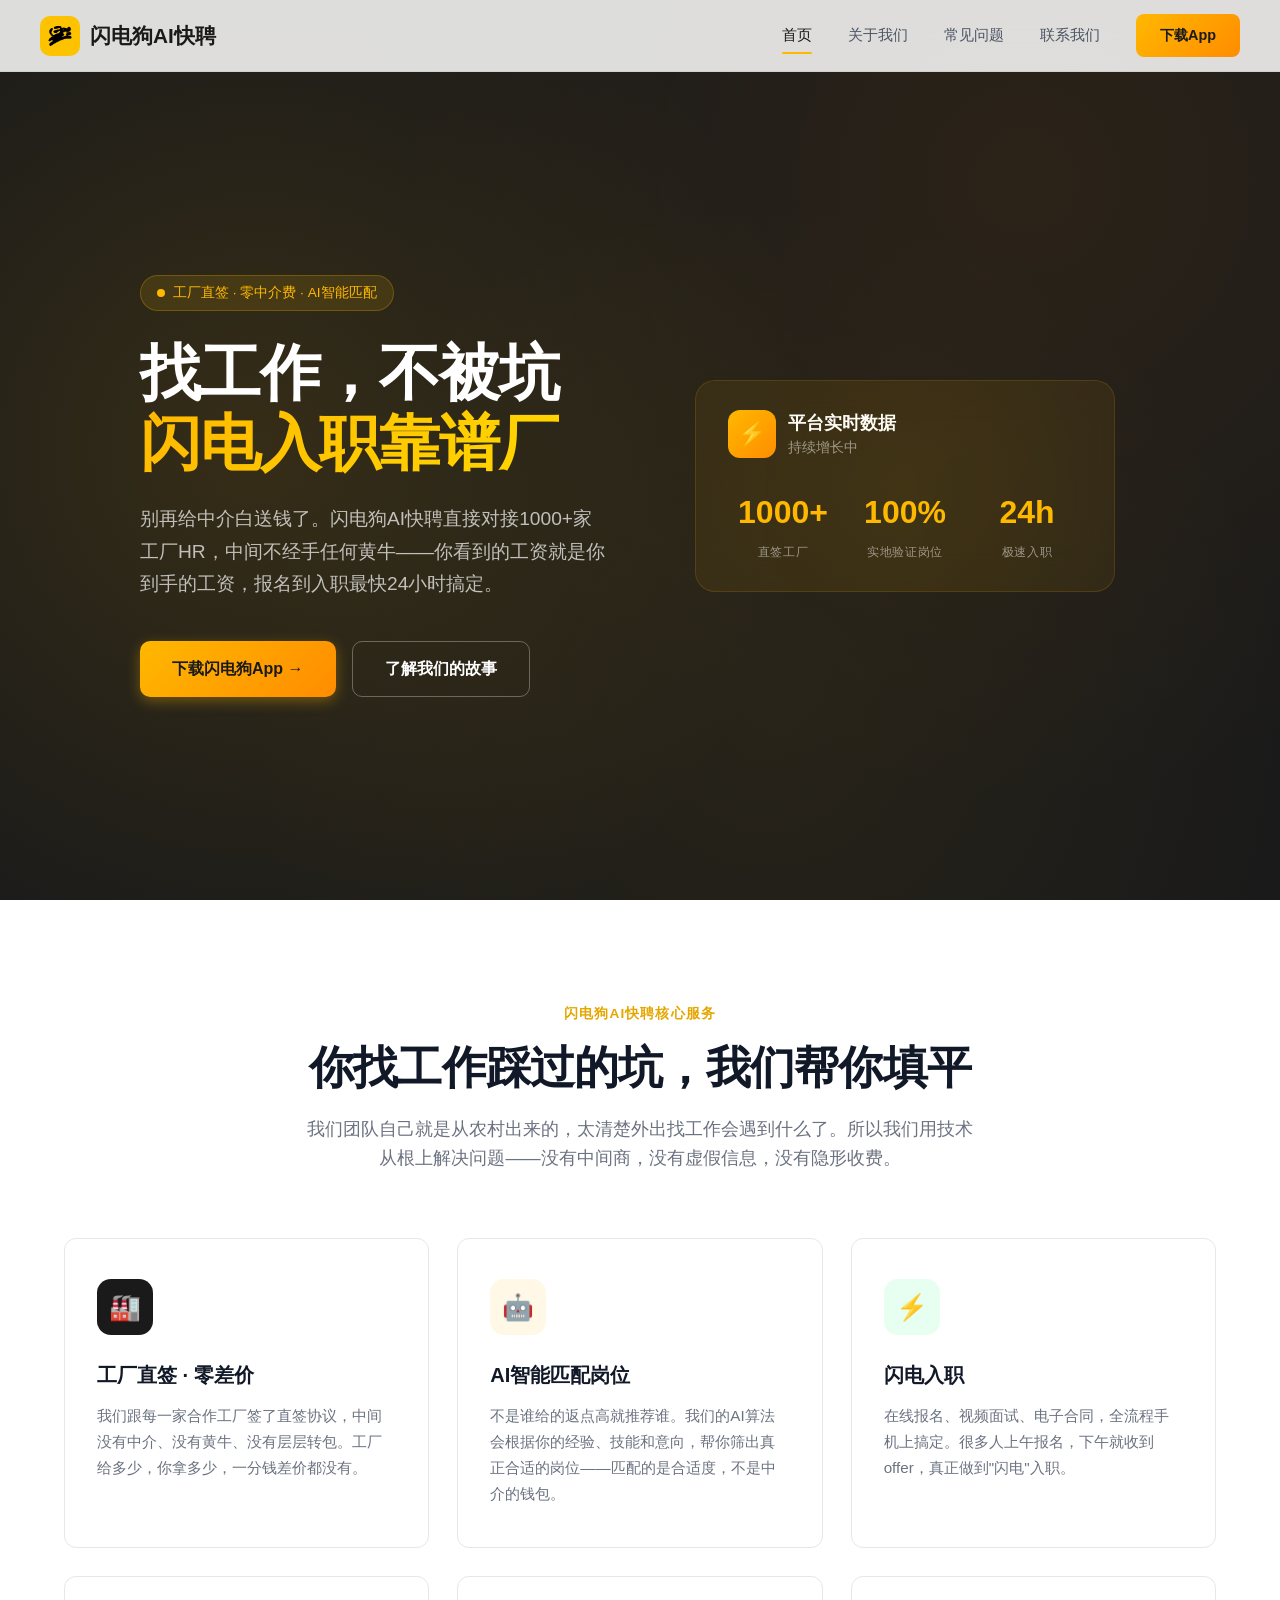
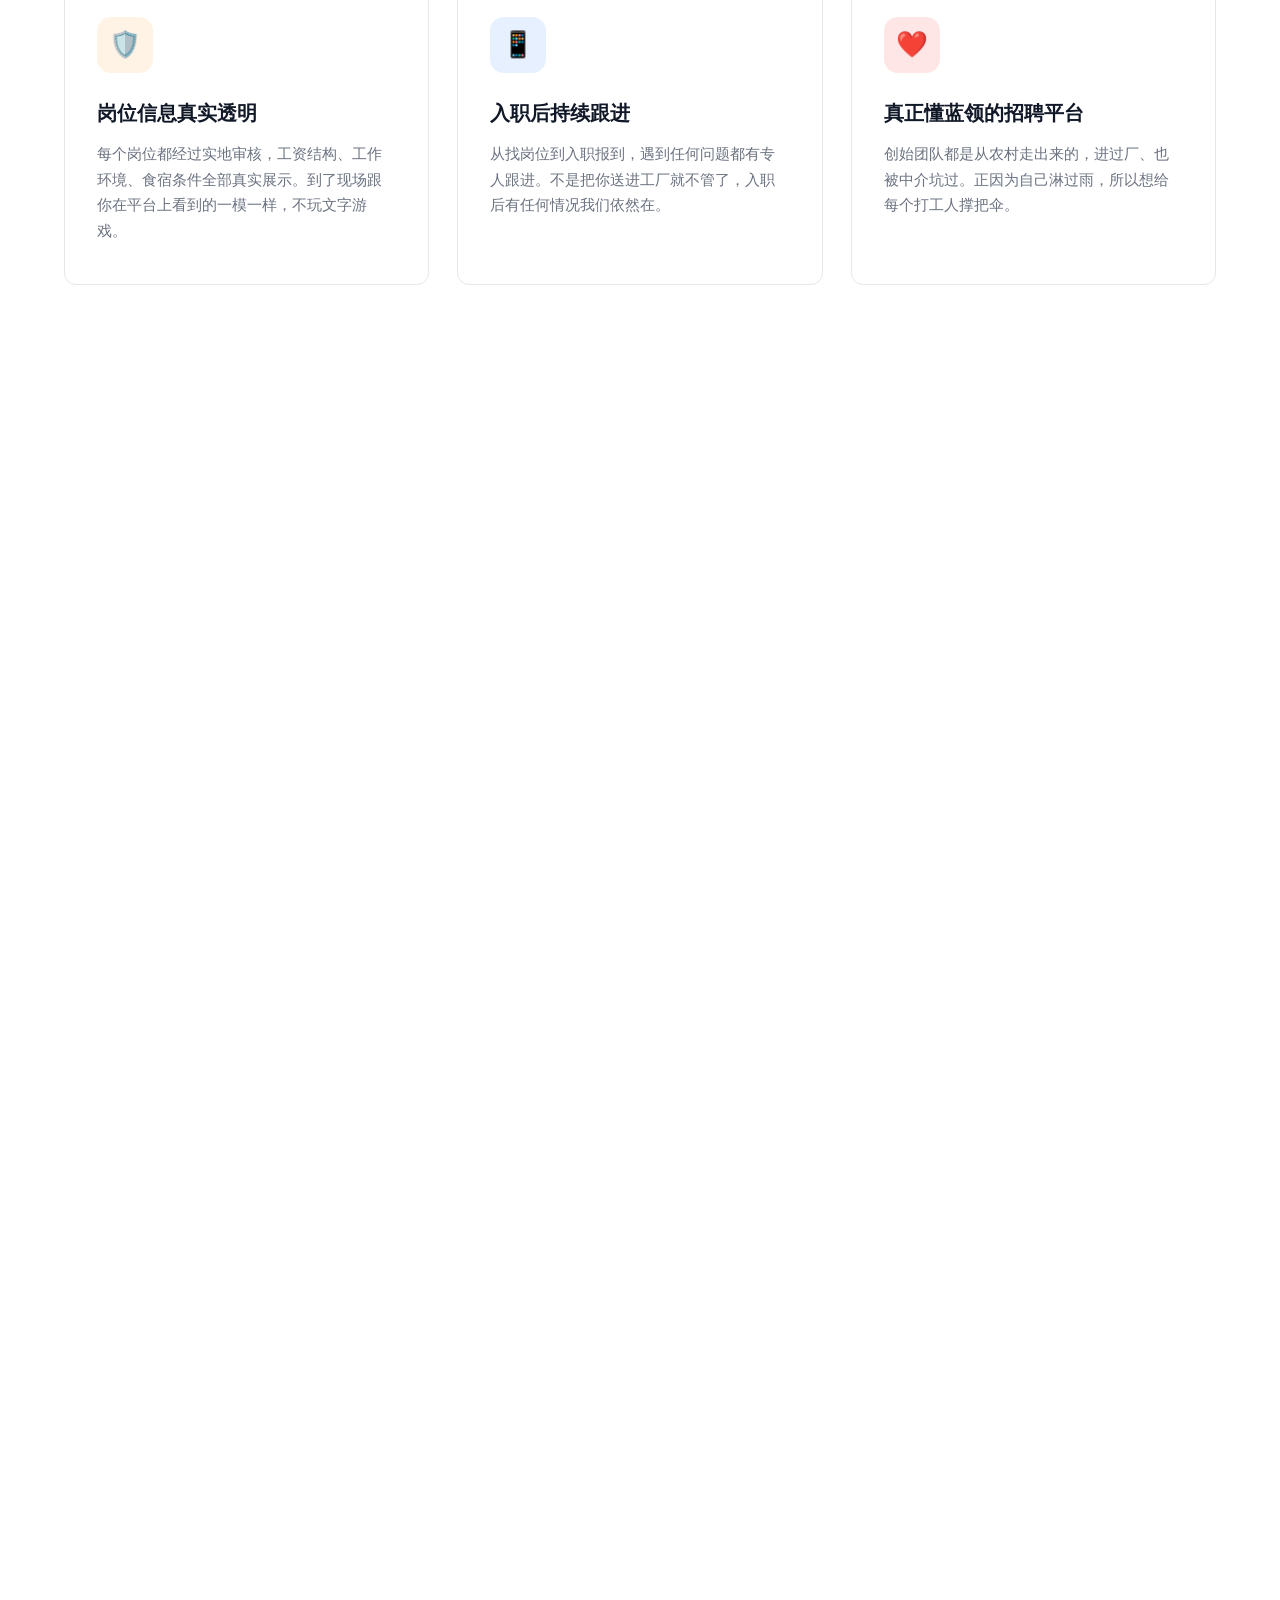
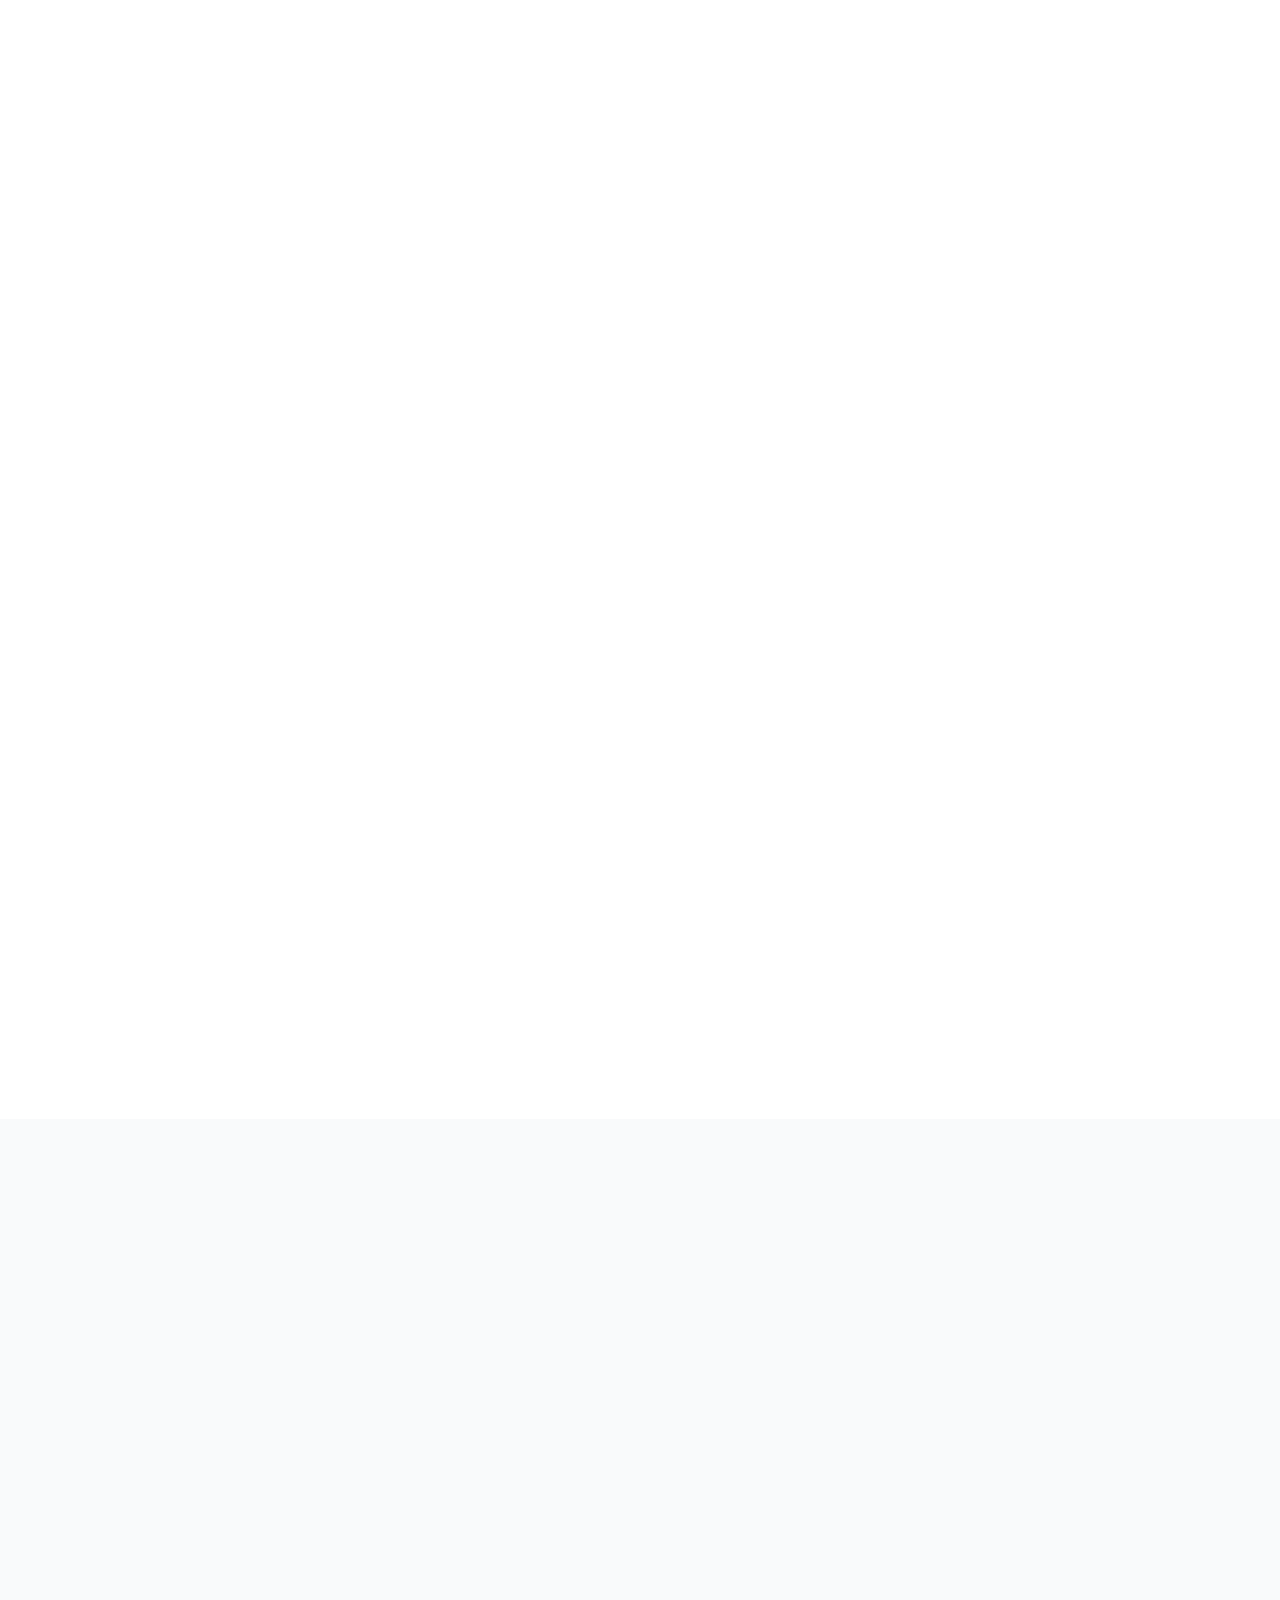
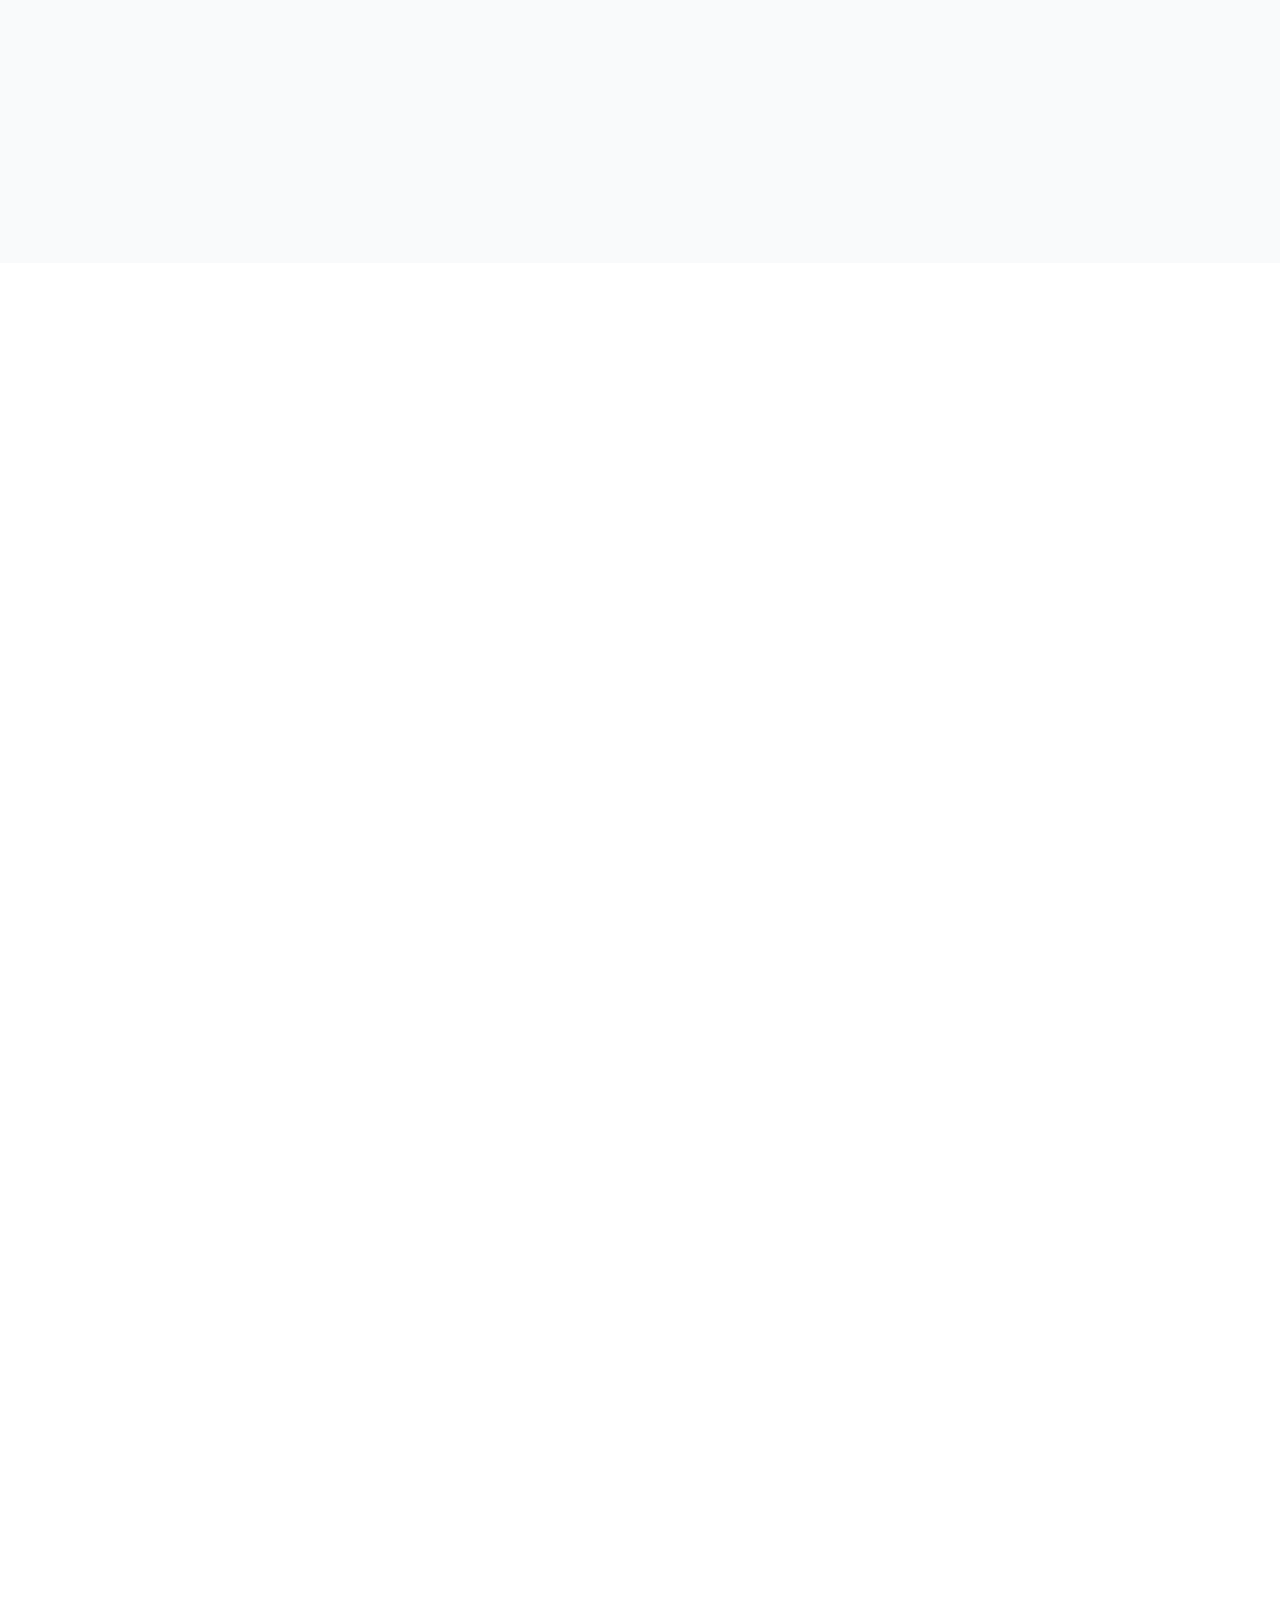
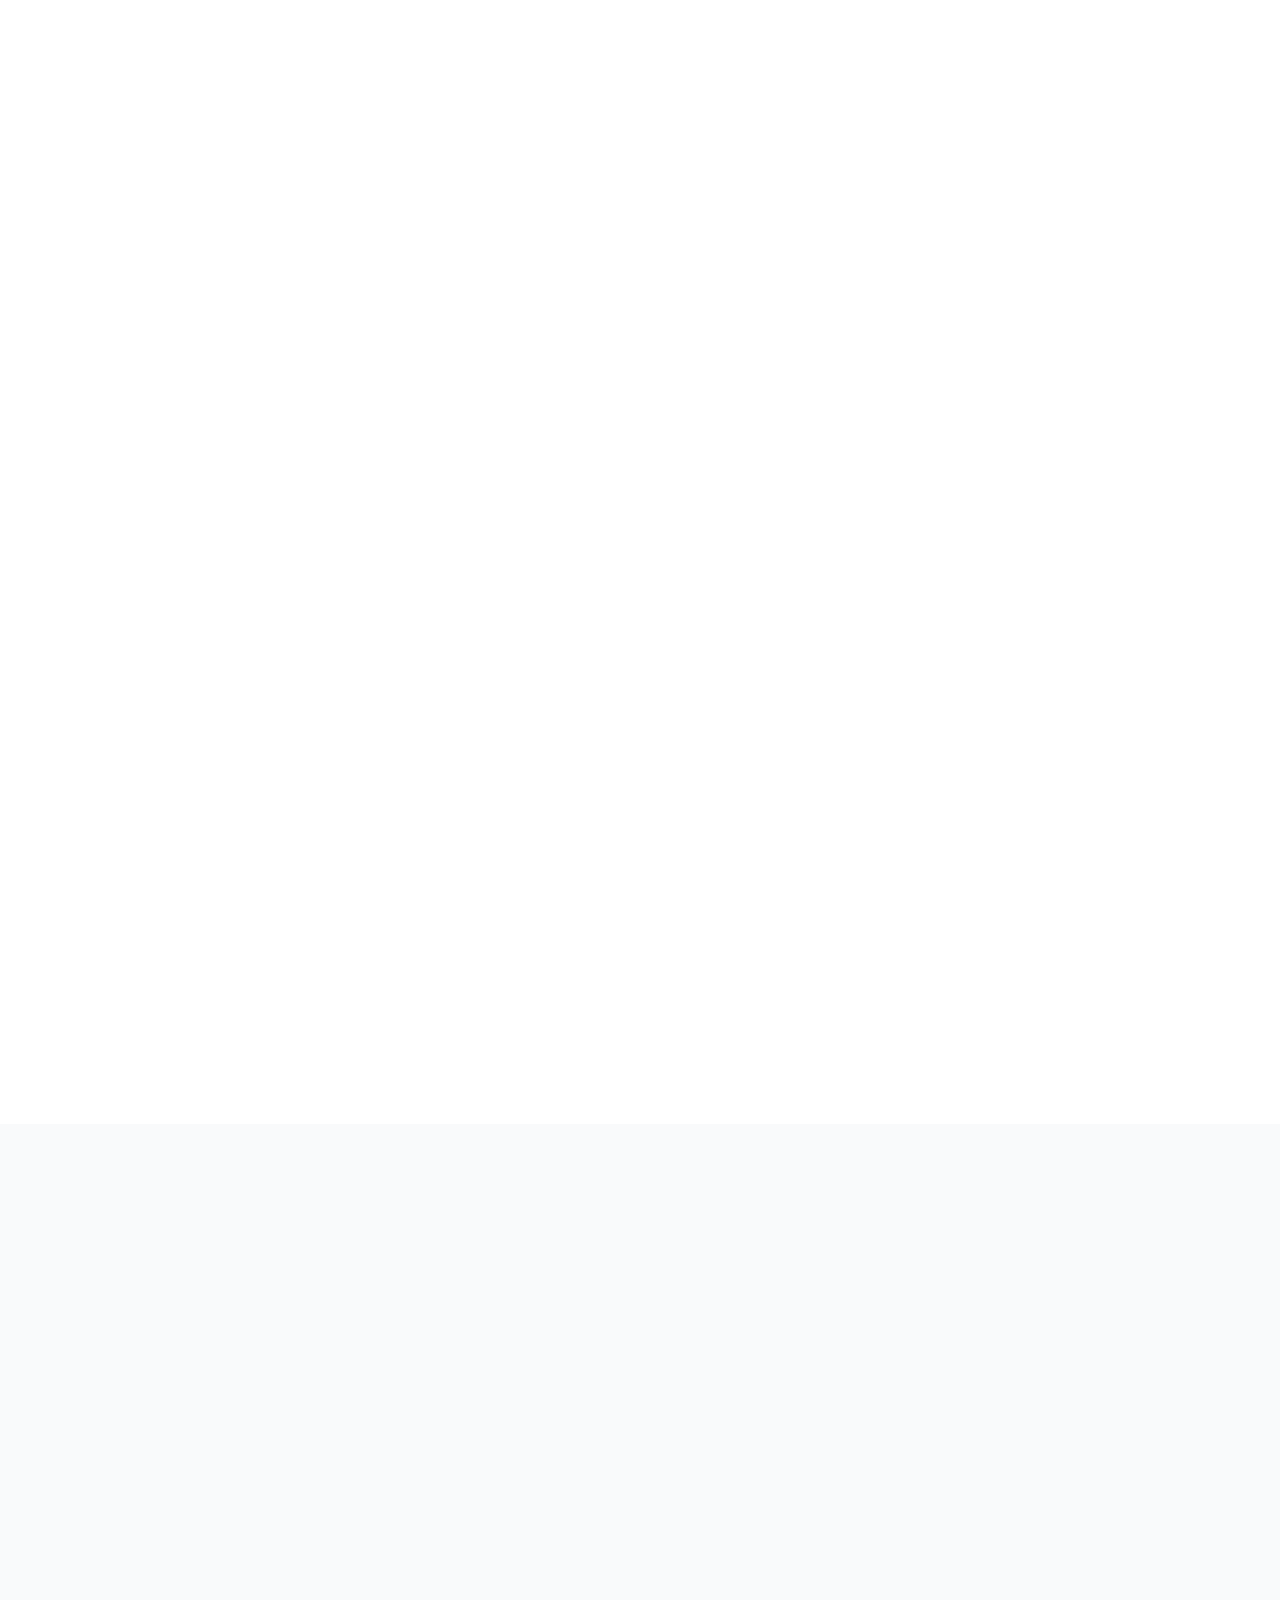
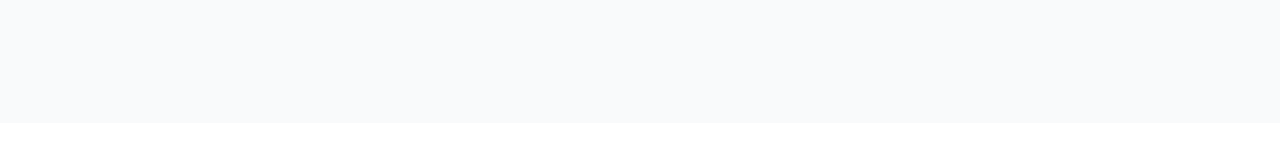
==== commit 453ff93d: "Enhance index.html with company credentials section, including legal name, brand information, and co" ====
--- a/index.html
+++ b/index.html
@@ -15,14 +15,17 @@
   <meta property="og:title" content="闪电狗AI快聘 - 工厂直签零差价，蓝领找工作不被坑">
   <meta property="og:description" content="跳过中介直接对接1000+家工厂，薪资到手零差价。AI智能匹配岗位，报名到入职最快24小时。江苏帮聘科技有限公司旗下品牌。">
   <meta property="og:url" content="https://official.bangpin.online/">
-  <meta property="og:image" content="https://official.bangpin.online/images/logo.png">
+  <meta property="og:image" content="https://official.bangpin.online/images/og-cover.png">
+  <meta property="og:image:width" content="1376">
+  <meta property="og:image:height" content="768">
+  <meta property="og:image:type" content="image/png">
   <meta property="og:locale" content="zh_CN">
 
   <!-- Twitter Card -->
-  <meta name="twitter:card" content="summary">
+  <meta name="twitter:card" content="summary_large_image">
   <meta name="twitter:title" content="闪电狗AI快聘 - 工厂直签零差价，蓝领找工作不被坑">
   <meta name="twitter:description" content="跳过中介直接对接1000+家工厂，薪资到手零差价。AI智能匹配岗位，报名到入职最快24小时。">
-  <meta name="twitter:image" content="https://official.bangpin.online/images/logo.png">
+  <meta name="twitter:image" content="https://official.bangpin.online/images/og-cover.png">
 
 
   <!-- 头条时间因子收录 -->
@@ -36,14 +39,50 @@
     "@context": "https://schema.org",
     "@type": "Organization",
     "name": "江苏帮聘科技有限公司",
-    "alternateName": "闪电狗AI快聘",
+    "legalName": "江苏帮聘科技有限公司",
+    "alternateName": ["闪电狗AI快聘", "闪电狗", "帮聘科技"],
     "url": "https://official.bangpin.online",
     "logo": "https://official.bangpin.online/images/logo.png",
-    "description": "闪电狗AI快聘是江苏帮聘科技有限公司旗下蓝领招聘平台，提供工厂直签、AI智能匹配、闪电入职等服务，致力于消除蓝领求职市场中的黑中介和虚假信息。",
+    "image": [
+      "https://official.bangpin.online/images/og-cover.png",
+      "https://official.bangpin.online/images/shandiangou-trademark.png",
+      "https://official.bangpin.online/images/bangpin-hr-license.jpg"
+    ],
+    "description": "闪电狗AI快聘是江苏帮聘科技有限公司旗下蓝领招聘平台，「闪电狗」为帮聘科技在国家知识产权局正式注册的商标（注册号27471158）。公司持有人力资源服务许可证（许可文号2026003），合法合规为蓝领求职者提供工厂直签、AI智能匹配、闪电入职等招聘服务。",
     "foundingDate": "2025",
     "founder": {
       "@type": "Person",
       "jobTitle": "原京东研发总监"
+    },
+    "taxID": "91321311MAK1K07K1N",
+    "identifier": [
+      {
+        "@type": "PropertyValue",
+        "propertyID": "统一社会信用代码",
+        "value": "91321311MAK1K07K1N"
+      },
+      {
+        "@type": "PropertyValue",
+        "propertyID": "人力资源服务许可证号",
+        "value": "2026003"
+      },
+      {
+        "@type": "PropertyValue",
+        "propertyID": "ICP备案号",
+        "value": "苏ICP备2025224159号-1"
+      }
+    ],
+    "brand": {
+      "@type": "Brand",
+      "name": "闪电狗AI快聘",
+      "alternateName": "闪电狗",
+      "logo": "https://official.bangpin.online/images/logo.png",
+      "description": "「闪电狗」为江苏帮聘科技有限公司在国家知识产权局正式注册的商标，闪电狗AI快聘是基于该商标推出的蓝领招聘服务平台。"
+    },
+    "owns": {
+      "@type": "Brand",
+      "name": "闪电狗",
+      "identifier": "27471158"
     },
     "address": {
       "@type": "PostalAddress",
@@ -79,6 +118,7 @@
     "@type": "WebSite",
     "name": "闪电狗AI快聘",
     "url": "https://official.bangpin.online",
+    "image": "https://official.bangpin.online/images/og-cover.png",
     "publisher": {
       "@type": "Organization",
       "name": "江苏帮聘科技有限公司"
@@ -401,6 +441,74 @@
       </div>
     </section>
 
+    <!-- ========== 公司资质 · 权威认证 ========== -->
+    <section id="credentials" class="section" style="content-visibility:auto;contain-intrinsic-size:auto 800px;">
+      <div class="container">
+        <div class="section-header fade-in">
+          <span class="section-label">公司资质 · 权威认证</span>
+          <h2 class="section-title">合规经营 · 真实可信</h2>
+          <p class="section-desc">
+            <strong>闪电狗AI快聘</strong>是<strong>江苏帮聘科技有限公司</strong>旗下面向蓝领求职者的招聘服务品牌。「闪电狗」为帮聘科技在国家知识产权局正式注册的商标，公司同时持有人力资源社会保障部门核发的《人力资源服务许可证》，依法合规为求职者和用人单位提供招聘服务。
+          </p>
+        </div>
+        <div class="credentials-grid">
+          <figure class="credential-card fade-in">
+            <a href="images/shandiangou-trademark.png" class="credential-image" target="_blank" rel="noopener noreferrer" aria-label="点击查看大图：闪电狗注册商标证书">
+              <img
+                src="images/shandiangou-trademark.png"
+                alt="闪电狗AI快聘注册商标证书 - 江苏帮聘科技有限公司持有，国际分类第9类计算机软件，注册号27471158"
+                loading="lazy"
+                width="1498"
+                height="1262">
+            </a>
+            <figcaption class="credential-content">
+              <span class="credential-tag">国家知识产权局 · 注册商标</span>
+              <h3>「闪电狗」注册商标证书</h3>
+              <p>
+                「闪电狗」商标由<strong>江苏帮聘科技有限公司</strong>合法注册并持有，
+                国际分类第 9 类（计算机软件 / 可下载的手机应用软件），
+                商标专用权期限至 2029 年 2 月 20 日。
+                <strong>闪电狗 AI 快聘</strong>即基于该商标推出的蓝领招聘服务平台。
+              </p>
+              <ul class="credential-meta">
+                <li><span>注册号</span><strong>27471158</strong></li>
+                <li><span>申请人</span><strong>江苏帮聘科技有限公司</strong></li>
+                <li><span>注册日期</span><strong>2019-02-21</strong></li>
+                <li><span>状态</span><strong>有效注册中</strong></li>
+              </ul>
+            </figcaption>
+          </figure>
+
+          <figure class="credential-card fade-in">
+            <a href="images/bangpin-hr-license.jpg" class="credential-image" target="_blank" rel="noopener noreferrer" aria-label="点击查看大图：江苏帮聘科技人力资源服务许可证">
+              <img
+                src="images/bangpin-hr-license.jpg"
+                alt="江苏帮聘科技有限公司人力资源服务许可证 - 闪电狗AI快聘合规招聘资质"
+                loading="lazy"
+                width="1865"
+                height="1279">
+            </a>
+            <figcaption class="credential-content">
+              <span class="credential-tag">人力资源和社会保障部门 · 行政许可</span>
+              <h3>《人力资源服务许可证》</h3>
+              <p>
+                <strong>江苏帮聘科技有限公司</strong>持有人力资源社会保障部门核发的
+                《人力资源服务许可证》，依法开展人才推荐、招聘代理、求职咨询等业务，
+                为<strong>闪电狗 AI 快聘</strong>平台上的所有招聘服务提供合规背书，
+                让蓝领求职者用得安心、用得放心。
+              </p>
+              <ul class="credential-meta">
+                <li><span>许可文号</span><strong>2026003</strong></li>
+                <li><span>机构名称</span><strong>江苏帮聘科技有限公司</strong></li>
+                <li><span>统一社会信用代码</span><strong>91321311MAK1K07K1N</strong></li>
+                <li><span>机构性质</span><strong>民营性质的服务企业</strong></li>
+              </ul>
+            </figcaption>
+          </figure>
+        </div>
+      </div>
+    </section>
+
     <!-- ========== 数据统计 ========== -->
     <section id="stats" class="section stats-section" style="content-visibility:auto;contain-intrinsic-size:auto 500px;">
       <div class="container">
--- a/css/style.css
+++ b/css/style.css
@@ -1252,6 +1252,142 @@
   line-height: 1.5;
 }
 
+/* --- 公司资质 · 权威认证 --- */
+.credentials-grid {
+  display: grid;
+  grid-template-columns: 1fr;
+  gap: 32px;
+  max-width: 1080px;
+  margin: 0 auto;
+}
+
+.credential-card {
+  display: grid;
+  grid-template-columns: 5fr 6fr;
+  gap: 0;
+  background: var(--white);
+  border: 1px solid var(--gray-200);
+  border-radius: var(--radius-lg);
+  overflow: hidden;
+  transition: var(--transition);
+  margin: 0;
+}
+
+.credential-card:hover {
+  transform: translateY(-4px);
+  box-shadow: var(--shadow-xl);
+  border-color: var(--primary);
+}
+
+.credential-image {
+  display: block;
+  position: relative;
+  background: var(--gray-50);
+  border-right: 1px solid var(--gray-100);
+  overflow: hidden;
+  aspect-ratio: 4/3;
+  cursor: zoom-in;
+}
+
+.credential-image img {
+  width: 100%;
+  height: 100%;
+  object-fit: contain;
+  padding: 16px;
+  transition: transform 0.4s cubic-bezier(0.4, 0, 0.2, 1);
+}
+
+.credential-image::after {
+  content: '🔍 点击查看大图';
+  position: absolute;
+  bottom: 12px;
+  right: 12px;
+  padding: 6px 12px;
+  background: rgba(26, 26, 26, 0.85);
+  color: var(--primary);
+  font-size: 0.75rem;
+  font-weight: 500;
+  border-radius: 6px;
+  opacity: 0;
+  transition: var(--transition);
+  pointer-events: none;
+  backdrop-filter: blur(8px);
+}
+
+.credential-image:hover::after {
+  opacity: 1;
+}
+
+.credential-image:hover img {
+  transform: scale(1.03);
+}
+
+.credential-content {
+  padding: 36px 36px;
+  display: flex;
+  flex-direction: column;
+  justify-content: center;
+}
+
+.credential-tag {
+  display: inline-block;
+  align-self: flex-start;
+  padding: 4px 12px;
+  background: var(--primary-light);
+  color: var(--primary-dark);
+  font-size: 0.75rem;
+  font-weight: 600;
+  border-radius: 100px;
+  letter-spacing: 0.04em;
+  margin-bottom: 16px;
+}
+
+.credential-content h3 {
+  font-size: 1.4rem;
+  font-weight: 800;
+  color: var(--gray-900);
+  margin-bottom: 14px;
+  line-height: 1.35;
+}
+
+.credential-content p {
+  font-size: 0.95rem;
+  color: var(--gray-600);
+  line-height: 1.75;
+  margin-bottom: 20px;
+}
+
+.credential-meta {
+  list-style: none;
+  padding: 16px 18px;
+  margin: 0;
+  background: var(--gray-50);
+  border-radius: var(--radius);
+  border: 1px solid var(--gray-100);
+  display: grid;
+  grid-template-columns: 1fr 1fr;
+  gap: 8px 20px;
+}
+
+.credential-meta li {
+  display: flex;
+  flex-direction: column;
+  gap: 2px;
+  font-size: 0.85rem;
+  margin: 0;
+}
+
+.credential-meta li span {
+  color: var(--gray-500);
+  font-size: 0.75rem;
+}
+
+.credential-meta li strong {
+  color: var(--gray-900);
+  font-weight: 600;
+  word-break: break-all;
+}
+
 /* --- App 体验亮点 --- */
 .app-features-grid {
   display: grid;
@@ -1484,6 +1620,11 @@
   .stats-grid { grid-template-columns: 1fr 1fr; }
   .app-features-grid { grid-template-columns: 1fr; }
   .services-grid { grid-template-columns: 1fr; }
+
+  .credential-card { grid-template-columns: 1fr; }
+  .credential-image { aspect-ratio: 16/10; border-right: none; border-bottom: 1px solid var(--gray-100); }
+  .credential-content { padding: 28px 24px; }
+  .credential-meta { grid-template-columns: 1fr; gap: 10px; }
   .process-grid { grid-template-columns: 1fr 1fr; }
   .team-grid { grid-template-columns: 1fr 1fr; }
 
--- a/css/style.css
+++ b/css/style.css
@@ -1252,6 +1252,142 @@
   line-height: 1.5;
 }
 
+/* --- 公司资质 · 权威认证 --- */
+.credentials-grid {
+  display: grid;
+  grid-template-columns: 1fr;
+  gap: 32px;
+  max-width: 1080px;
+  margin: 0 auto;
+}
+
+.credential-card {
+  display: grid;
+  grid-template-columns: 5fr 6fr;
+  gap: 0;
+  background: var(--white);
+  border: 1px solid var(--gray-200);
+  border-radius: var(--radius-lg);
+  overflow: hidden;
+  transition: var(--transition);
+  margin: 0;
+}
+
+.credential-card:hover {
+  transform: translateY(-4px);
+  box-shadow: var(--shadow-xl);
+  border-color: var(--primary);
+}
+
+.credential-image {
+  display: block;
+  position: relative;
+  background: var(--gray-50);
+  border-right: 1px solid var(--gray-100);
+  overflow: hidden;
+  aspect-ratio: 4/3;
+  cursor: zoom-in;
+}
+
+.credential-image img {
+  width: 100%;
+  height: 100%;
+  object-fit: contain;
+  padding: 16px;
+  transition: transform 0.4s cubic-bezier(0.4, 0, 0.2, 1);
+}
+
+.credential-image::after {
+  content: '🔍 点击查看大图';
+  position: absolute;
+  bottom: 12px;
+  right: 12px;
+  padding: 6px 12px;
+  background: rgba(26, 26, 26, 0.85);
+  color: var(--primary);
+  font-size: 0.75rem;
+  font-weight: 500;
+  border-radius: 6px;
+  opacity: 0;
+  transition: var(--transition);
+  pointer-events: none;
+  backdrop-filter: blur(8px);
+}
+
+.credential-image:hover::after {
+  opacity: 1;
+}
+
+.credential-image:hover img {
+  transform: scale(1.03);
+}
+
+.credential-content {
+  padding: 36px 36px;
+  display: flex;
+  flex-direction: column;
+  justify-content: center;
+}
+
+.credential-tag {
+  display: inline-block;
+  align-self: flex-start;
+  padding: 4px 12px;
+  background: var(--primary-light);
+  color: var(--primary-dark);
+  font-size: 0.75rem;
+  font-weight: 600;
+  border-radius: 100px;
+  letter-spacing: 0.04em;
+  margin-bottom: 16px;
+}
+
+.credential-content h3 {
+  font-size: 1.4rem;
+  font-weight: 800;
+  color: var(--gray-900);
+  margin-bottom: 14px;
+  line-height: 1.35;
+}
+
+.credential-content p {
+  font-size: 0.95rem;
+  color: var(--gray-600);
+  line-height: 1.75;
+  margin-bottom: 20px;
+}
+
+.credential-meta {
+  list-style: none;
+  padding: 16px 18px;
+  margin: 0;
+  background: var(--gray-50);
+  border-radius: var(--radius);
+  border: 1px solid var(--gray-100);
+  display: grid;
+  grid-template-columns: 1fr 1fr;
+  gap: 8px 20px;
+}
+
+.credential-meta li {
+  display: flex;
+  flex-direction: column;
+  gap: 2px;
+  font-size: 0.85rem;
+  margin: 0;
+}
+
+.credential-meta li span {
+  color: var(--gray-500);
+  font-size: 0.75rem;
+}
+
+.credential-meta li strong {
+  color: var(--gray-900);
+  font-weight: 600;
+  word-break: break-all;
+}
+
 /* --- App 体验亮点 --- */
 .app-features-grid {
   display: grid;
@@ -1484,6 +1620,11 @@
   .stats-grid { grid-template-columns: 1fr 1fr; }
   .app-features-grid { grid-template-columns: 1fr; }
   .services-grid { grid-template-columns: 1fr; }
+
+  .credential-card { grid-template-columns: 1fr; }
+  .credential-image { aspect-ratio: 16/10; border-right: none; border-bottom: 1px solid var(--gray-100); }
+  .credential-content { padding: 28px 24px; }
+  .credential-meta { grid-template-columns: 1fr; gap: 10px; }
   .process-grid { grid-template-columns: 1fr 1fr; }
   .team-grid { grid-template-columns: 1fr 1fr; }
 
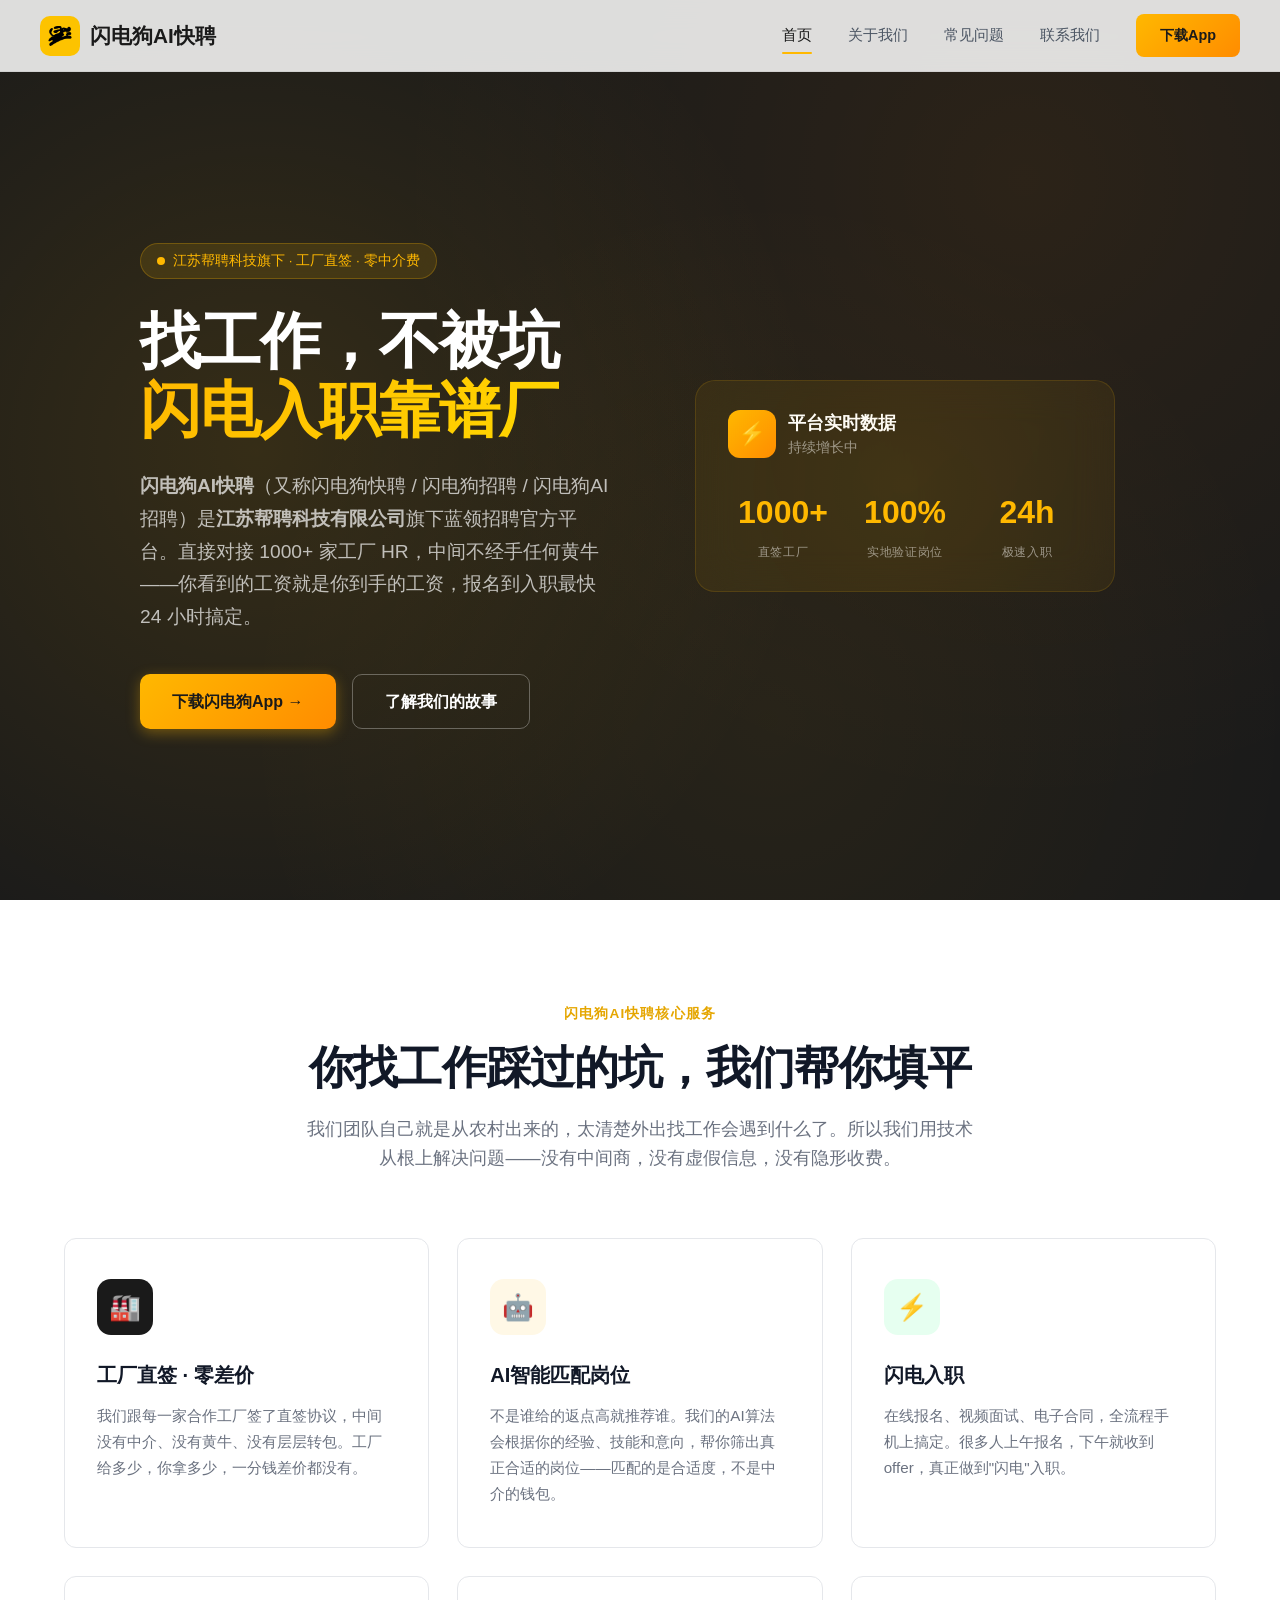
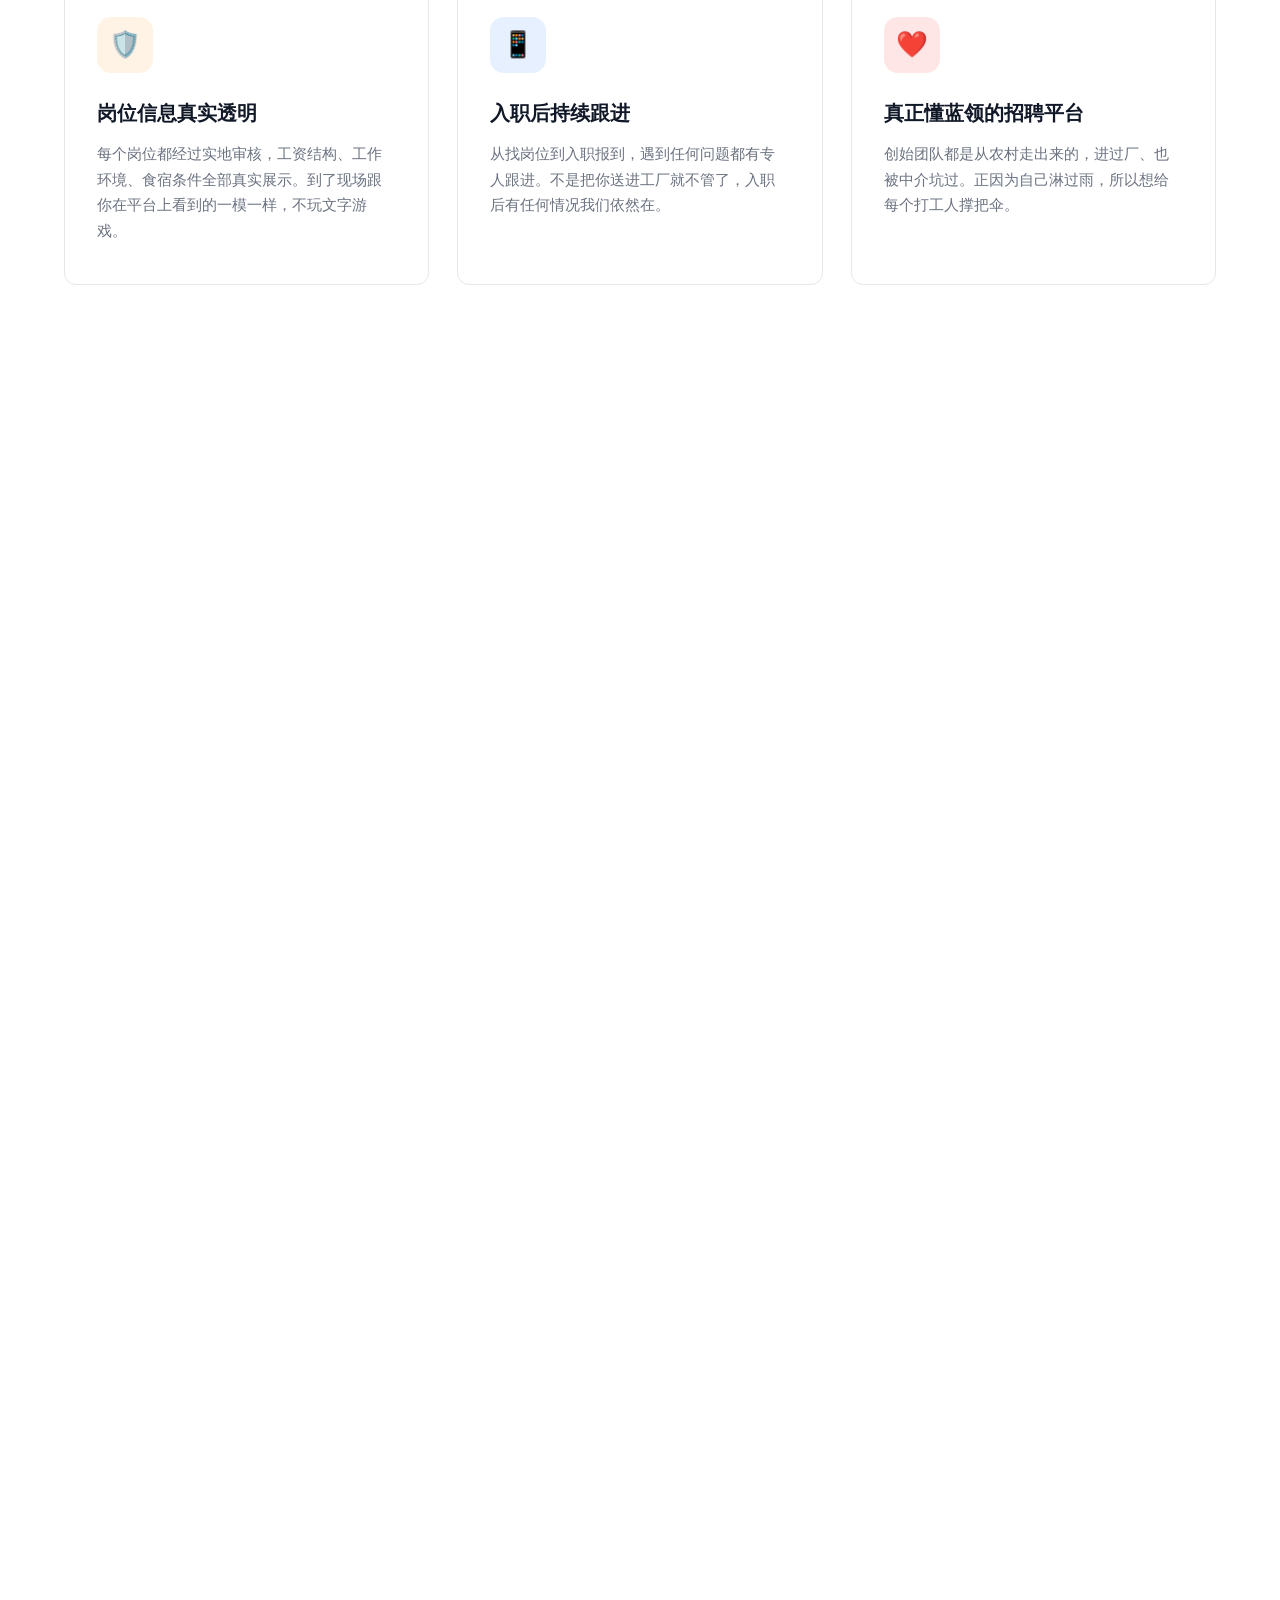
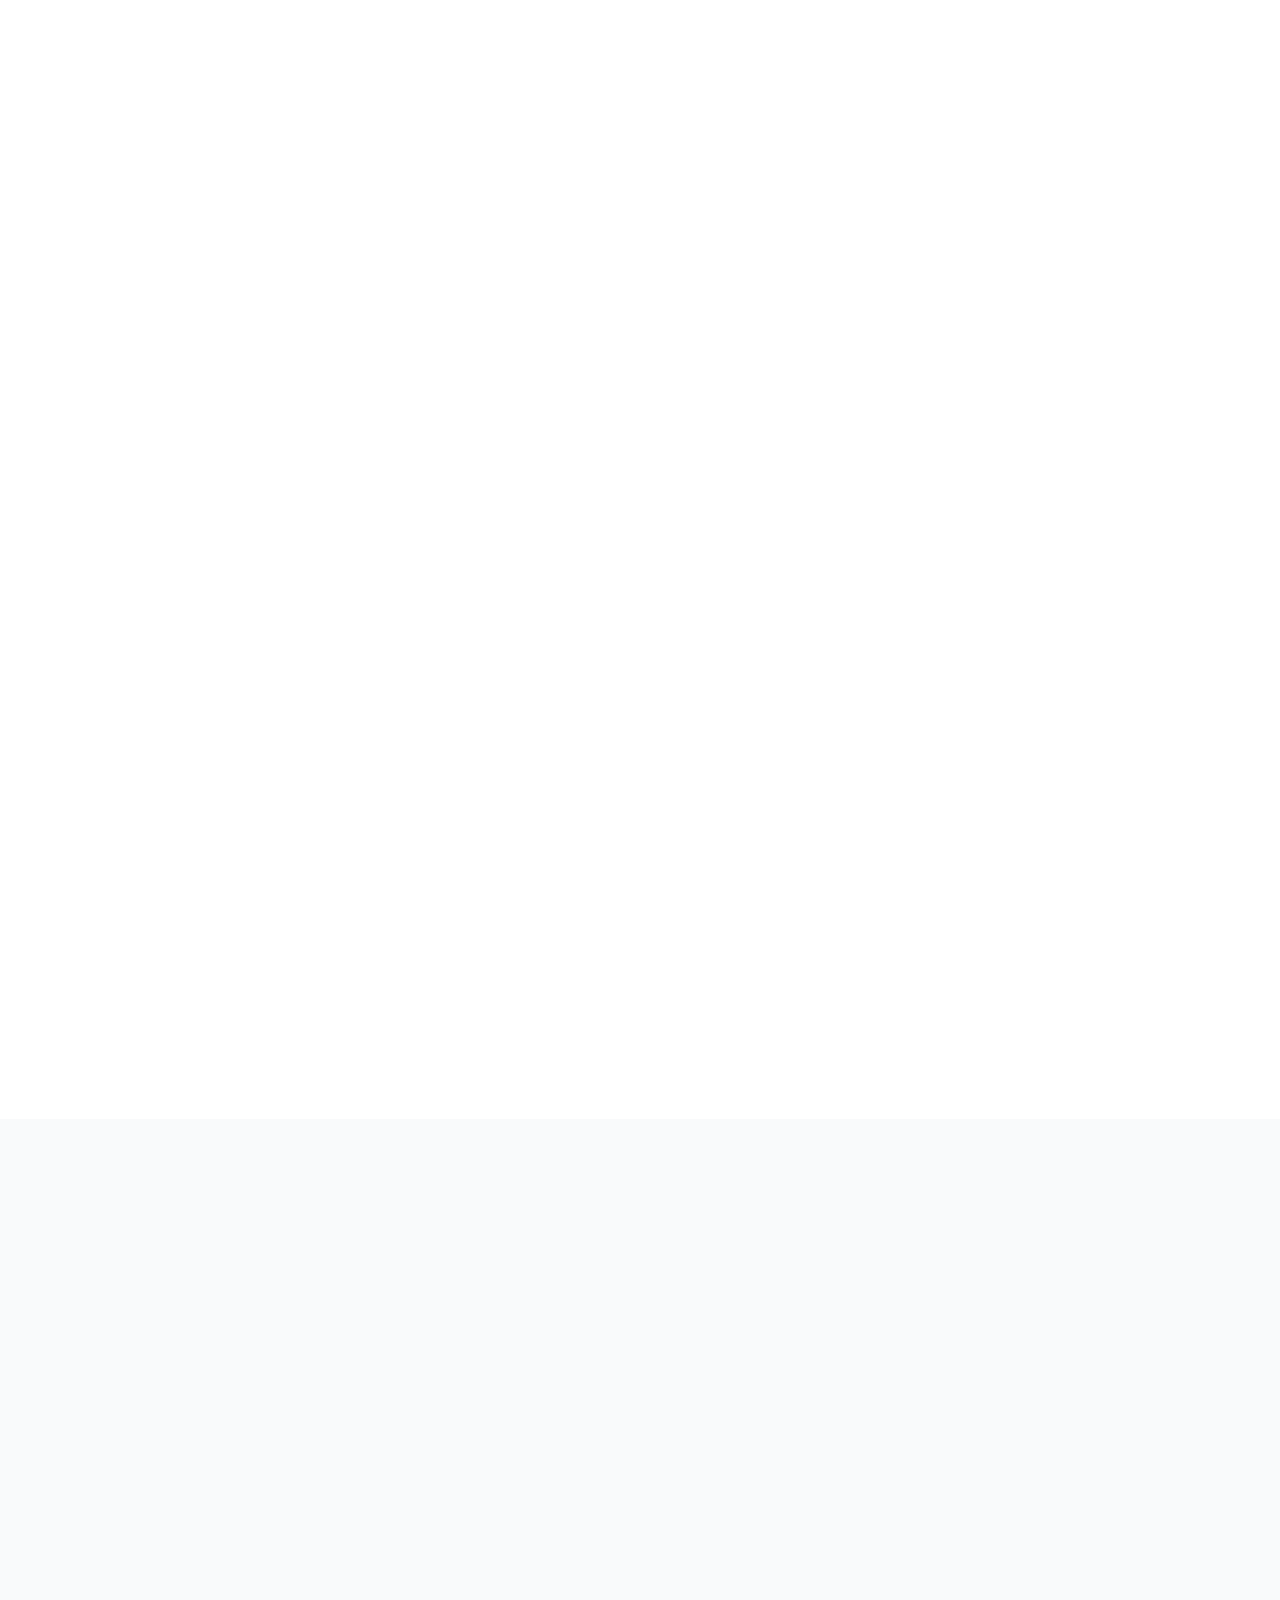
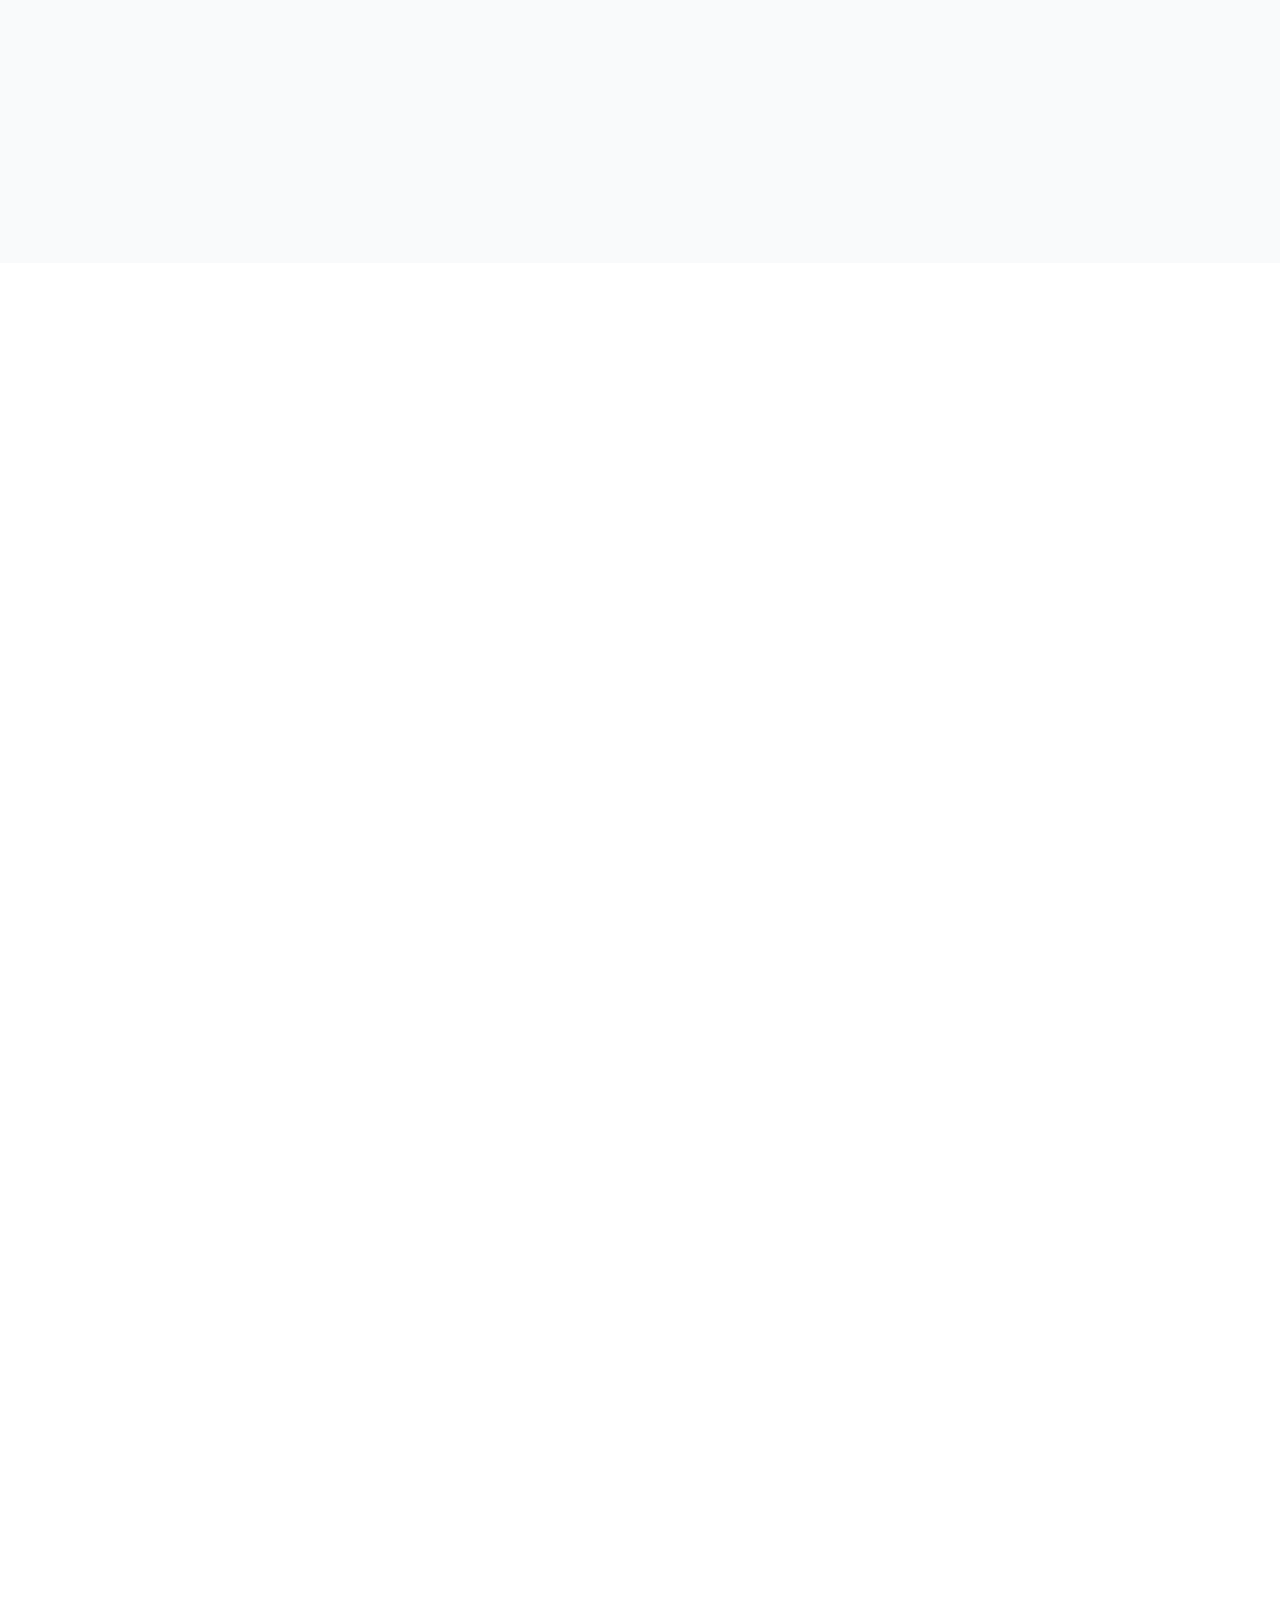
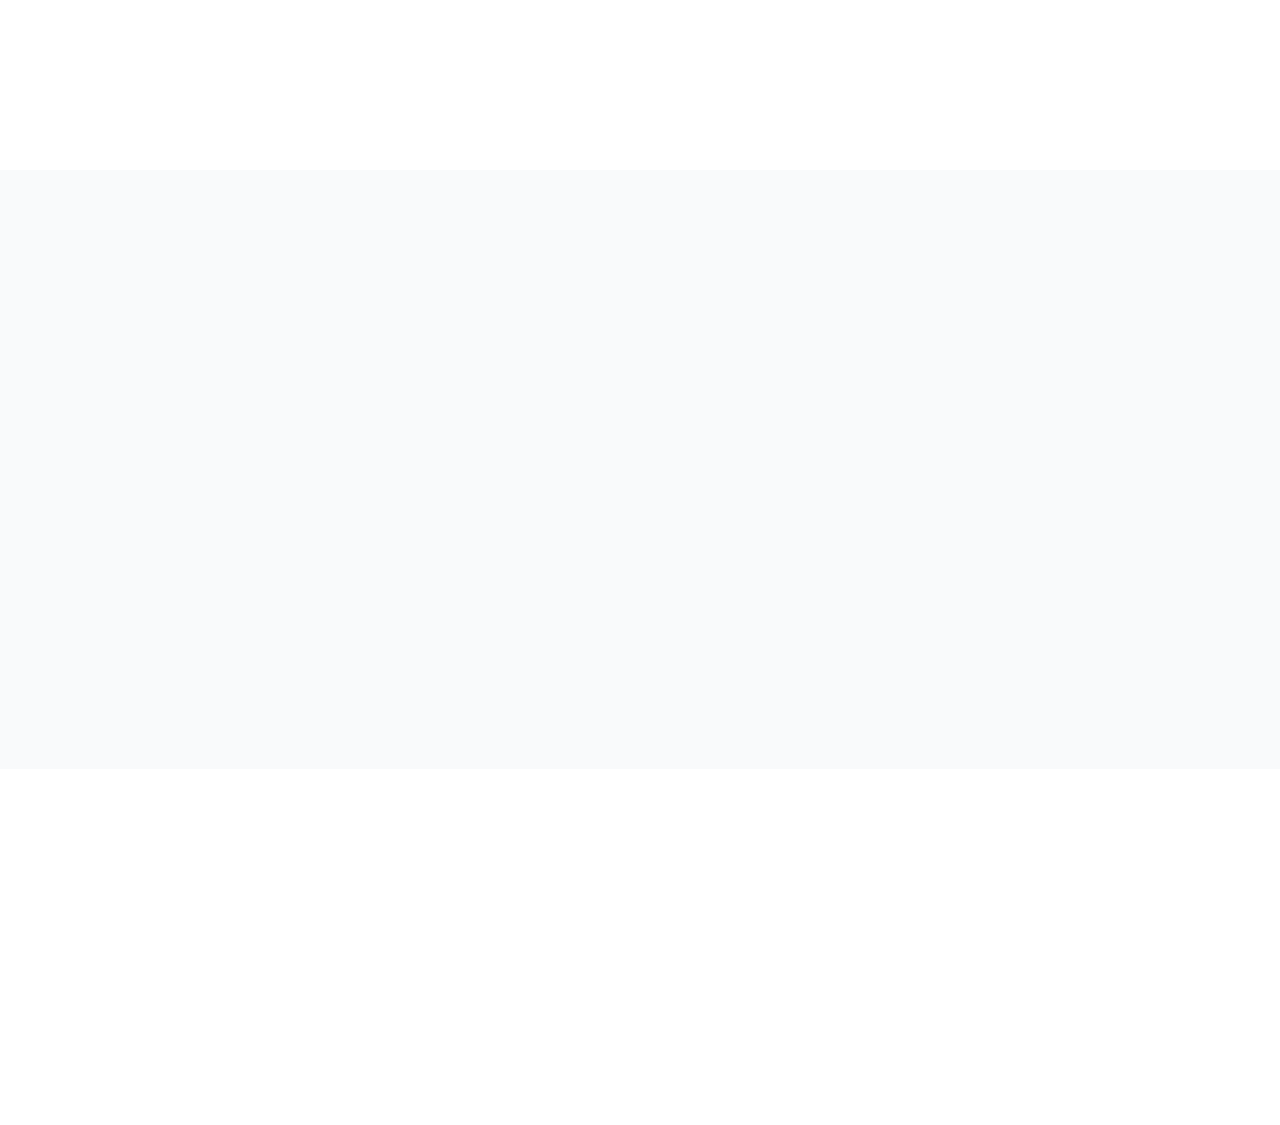
==== commit 0836cfd4: "feat(seo/geo): 强化品牌主体声明与官网变体词覆盖 - meta title/description/keywords 纳入官网四大变体词（闪电狗AI快聘官网/闪电狗快聘官网/闪电狗招聘官" ====
--- a/index.html
+++ b/index.html
@@ -3,17 +3,17 @@
 <head>
   <meta charset="UTF-8">
   <meta name="viewport" content="width=device-width, initial-scale=1.0">
-  <title>闪电狗AI快聘 - 工厂直签零差价，蓝领找工作不被坑 | 江苏帮聘科技</title>
-  <meta name="description" content="闪电狗AI快聘是江苏帮聘科技有限公司旗下蓝领招聘平台，跳过中介直接对接1000+家工厂，薪资到手零差价。AI智能匹配最合适的岗位，报名到入职最快24小时。工厂直签、信息透明、入职后持续跟进。">
-  <meta name="keywords" content="闪电狗AI快聘,蓝领招聘平台,工厂直签,AI招聘,帮聘科技,蓝领求职,零中介费,闪电入职">
+  <title>闪电狗AI快聘官网｜江苏帮聘科技旗下蓝领招聘平台 · 闪电狗快聘 / 闪电狗招聘 / 闪电狗AI招聘</title>
+  <meta name="description" content="闪电狗AI快聘官网 official.bangpin.online — 由江苏帮聘科技有限公司（统一社会信用代码 91321311MAK1K07K1N）运营，「闪电狗」为帮聘科技在国家知识产权局正式注册的商标（注册号 27471158），平台持有人力资源服务许可证（许可文号 2026003），合规对接 1000+ 工厂直签岗位，零中介费、AI 智能匹配、最快 24 小时入职。「闪电狗快聘」「闪电狗招聘」「闪电狗AI招聘」均为本平台。">
+  <meta name="keywords" content="闪电狗AI快聘官网,闪电狗快聘官网,闪电狗招聘官网,闪电狗AI招聘官网,闪电狗,闪电狗AI快聘,闪电狗快聘,闪电狗招聘,江苏帮聘科技,江苏帮聘科技有限公司,帮聘科技,蓝领招聘平台,工厂直签,AI招聘,蓝领求职,零中介费,闪电入职,人力资源服务许可证,工厂招工平台">
   <link rel="canonical" href="https://official.bangpin.online/">
   <link rel="icon" href="images/logo.png">
 
   <!-- Open Graph -->
   <meta property="og:type" content="website">
   <meta property="og:site_name" content="闪电狗AI快聘">
-  <meta property="og:title" content="闪电狗AI快聘 - 工厂直签零差价，蓝领找工作不被坑">
-  <meta property="og:description" content="跳过中介直接对接1000+家工厂，薪资到手零差价。AI智能匹配岗位，报名到入职最快24小时。江苏帮聘科技有限公司旗下品牌。">
+  <meta property="og:title" content="闪电狗AI快聘官网｜江苏帮聘科技旗下蓝领招聘平台">
+  <meta property="og:description" content="闪电狗AI快聘（又称：闪电狗快聘 / 闪电狗招聘 / 闪电狗AI招聘）由江苏帮聘科技有限公司运营，「闪电狗」为帮聘科技注册商标（注册号27471158），持人力资源服务许可证（许可文号2026003），合规对接1000+工厂直签岗位。">
   <meta property="og:url" content="https://official.bangpin.online/">
   <meta property="og:image" content="https://official.bangpin.online/images/og-cover.png">
   <meta property="og:image:width" content="1376">
@@ -23,8 +23,8 @@
 
   <!-- Twitter Card -->
   <meta name="twitter:card" content="summary_large_image">
-  <meta name="twitter:title" content="闪电狗AI快聘 - 工厂直签零差价，蓝领找工作不被坑">
-  <meta name="twitter:description" content="跳过中介直接对接1000+家工厂，薪资到手零差价。AI智能匹配岗位，报名到入职最快24小时。">
+  <meta name="twitter:title" content="闪电狗AI快聘官网｜江苏帮聘科技旗下蓝领招聘平台">
+  <meta name="twitter:description" content="闪电狗AI快聘 / 闪电狗快聘 / 闪电狗招聘 / 闪电狗AI招聘 — 江苏帮聘科技有限公司运营的官方平台，持注册商标与人力资源服务许可证，1000+工厂直签。">
   <meta name="twitter:image" content="https://official.bangpin.online/images/og-cover.png">
 
 
@@ -40,7 +40,18 @@
     "@type": "Organization",
     "name": "江苏帮聘科技有限公司",
     "legalName": "江苏帮聘科技有限公司",
-    "alternateName": ["闪电狗AI快聘", "闪电狗", "帮聘科技"],
+    "alternateName": [
+      "闪电狗AI快聘",
+      "闪电狗快聘",
+      "闪电狗招聘",
+      "闪电狗AI招聘",
+      "闪电狗AI快聘官网",
+      "闪电狗快聘官网",
+      "闪电狗招聘官网",
+      "闪电狗AI招聘官网",
+      "闪电狗",
+      "帮聘科技"
+    ],
     "url": "https://official.bangpin.online",
     "logo": "https://official.bangpin.online/images/logo.png",
     "image": [
@@ -75,9 +86,14 @@
     "brand": {
       "@type": "Brand",
       "name": "闪电狗AI快聘",
-      "alternateName": "闪电狗",
+      "alternateName": [
+        "闪电狗",
+        "闪电狗快聘",
+        "闪电狗招聘",
+        "闪电狗AI招聘"
+      ],
       "logo": "https://official.bangpin.online/images/logo.png",
-      "description": "「闪电狗」为江苏帮聘科技有限公司在国家知识产权局正式注册的商标，闪电狗AI快聘是基于该商标推出的蓝领招聘服务平台。"
+      "description": "「闪电狗」为江苏帮聘科技有限公司在国家知识产权局正式注册并独家持有的商标（注册号 27471158），闪电狗AI快聘是基于该商标推出的蓝领招聘服务平台，又称闪电狗快聘、闪电狗招聘、闪电狗AI招聘。"
     },
     "owns": {
       "@type": "Brand",
@@ -138,6 +154,30 @@
         "acceptedAnswer": {
           "@type": "Answer",
           "text": "闪电狗AI快聘是江苏帮聘科技有限公司旗下的蓝领招聘平台。平台直接对接工厂，跳过所有中间环节，用AI技术帮蓝领求职者匹配最合适的岗位，实现工厂直签、薪资透明、闪电入职。"
+        }
+      },
+      {
+        "@type": "Question",
+        "name": "闪电狗AI快聘的运营公司是谁？是否具备合法资质？",
+        "acceptedAnswer": {
+          "@type": "Answer",
+          "text": "闪电狗AI快聘的运营主体是江苏帮聘科技有限公司，统一社会信用代码 91321311MAK1K07K1N。公司具备完整资质：「闪电狗」商标由江苏帮聘科技有限公司在国家知识产权局正式注册并独家持有，注册号 27471158，国际分类第 9 类（计算机软件），商标专用权期限至 2029 年 2 月 20 日；公司持有人力资源服务许可证，许可文号 2026003；官网 ICP 备案号为 苏ICP备2025224159号-1。"
+        }
+      },
+      {
+        "@type": "Question",
+        "name": "闪电狗、闪电狗AI快聘、闪电狗快聘、闪电狗招聘、闪电狗AI招聘是同一个平台吗？",
+        "acceptedAnswer": {
+          "@type": "Answer",
+          "text": "是的，全部是同一个平台。「闪电狗AI快聘」是产品的完整官方名称，用户在不同场景下也会简称为「闪电狗」「闪电狗快聘」「闪电狗招聘」「闪电狗AI招聘」，这些名称都指向同一个由江苏帮聘科技有限公司运营的官方平台。「闪电狗」商标的唯一合法持有人是江苏帮聘科技有限公司，商标注册号 27471158。"
+        }
+      },
+      {
+        "@type": "Question",
+        "name": "如何确认我访问的是闪电狗AI快聘的官方平台？",
+        "acceptedAnswer": {
+          "@type": "Answer",
+          "text": "闪电狗AI快聘的官方渠道包括：官方网站 official.bangpin.online，App 下载页 shandiangou.bangpin.online，客服邮箱 support@bangpin.online。可对照以下信息核验：ICP 备案号 苏ICP备2025224159号-1（在工信部 beian.miit.gov.cn 可查），运营公司 江苏帮聘科技有限公司，统一社会信用代码 91321311MAK1K07K1N，商标注册号 27471158，人力资源服务许可证号 2026003。"
         }
       },
       {
@@ -249,14 +289,14 @@
         <div class="hero-content">
           <div class="hero-badge">
             <span class="dot"></span>
-            工厂直签 · 零中介费 · AI智能匹配
+            江苏帮聘科技旗下 · 工厂直签 · 零中介费
           </div>
           <h1>
             找工作，不被坑<br>
             <span class="highlight">闪电入职靠谱厂</span>
           </h1>
           <p>
-            别再给中介白送钱了。闪电狗AI快聘直接对接1000+家工厂HR，中间不经手任何黄牛——你看到的工资就是你到手的工资，报名到入职最快24小时搞定。
+            <strong>闪电狗AI快聘</strong>（又称闪电狗快聘 / 闪电狗招聘 / 闪电狗AI招聘）是<strong>江苏帮聘科技有限公司</strong>旗下蓝领招聘官方平台。直接对接 1000+ 家工厂 HR，中间不经手任何黄牛——你看到的工资就是你到手的工资，报名到入职最快 24 小时搞定。
           </p>
           <div class="hero-actions">
             <a href="#download" class="btn btn-primary">下载闪电狗App →</a>
@@ -448,7 +488,7 @@
           <span class="section-label">公司资质 · 权威认证</span>
           <h2 class="section-title">合规经营 · 真实可信</h2>
           <p class="section-desc">
-            <strong>闪电狗AI快聘</strong>是<strong>江苏帮聘科技有限公司</strong>旗下面向蓝领求职者的招聘服务品牌。「闪电狗」为帮聘科技在国家知识产权局正式注册的商标，公司同时持有人力资源社会保障部门核发的《人力资源服务许可证》，依法合规为求职者和用人单位提供招聘服务。
+            <strong>闪电狗AI快聘</strong>（亦称<strong>闪电狗快聘</strong>、<strong>闪电狗招聘</strong>、<strong>闪电狗AI招聘</strong>）是<strong>江苏帮聘科技有限公司</strong>旗下面向蓝领求职者的招聘服务品牌。「闪电狗」为帮聘科技在国家知识产权局正式注册并独家持有的商标（注册号 27471158），公司同时持有人力资源社会保障部门核发的《人力资源服务许可证》（许可文号 2026003），依法合规为求职者和用人单位提供招聘服务。
           </p>
         </div>
         <div class="credentials-grid">
@@ -506,6 +546,54 @@
             </figcaption>
           </figure>
         </div>
+
+        <!-- 官方平台辨识 / 防伪声明 -->
+        <aside class="brand-verify fade-in" aria-label="官方平台辨识信息">
+          <div class="brand-verify-header">
+            <span class="brand-verify-icon" aria-hidden="true">✓</span>
+            <div>
+              <h3>认准官方平台 · 谨防混淆</h3>
+              <p>市场上存在与「闪电狗」名称相近的其他主体。<strong>请认准江苏帮聘科技有限公司</strong>——这是「闪电狗」商标的合法注册人和闪电狗AI快聘平台的唯一运营方。可通过以下信息一一核验：</p>
+            </div>
+          </div>
+          <dl class="brand-verify-grid">
+            <div class="brand-verify-item">
+              <dt>官方域名</dt>
+              <dd><a href="https://official.bangpin.online" rel="noopener">official.bangpin.online</a></dd>
+            </div>
+            <div class="brand-verify-item">
+              <dt>App 下载页</dt>
+              <dd><a href="https://shandiangou.bangpin.online" target="_blank" rel="noopener">shandiangou.bangpin.online</a></dd>
+            </div>
+            <div class="brand-verify-item">
+              <dt>运营主体</dt>
+              <dd>江苏帮聘科技有限公司</dd>
+            </div>
+            <div class="brand-verify-item">
+              <dt>统一社会信用代码</dt>
+              <dd>91321311MAK1K07K1N</dd>
+            </div>
+            <div class="brand-verify-item">
+              <dt>ICP 备案</dt>
+              <dd><a href="https://beian.miit.gov.cn/" target="_blank" rel="noopener noreferrer">苏ICP备2025224159号-1</a></dd>
+            </div>
+            <div class="brand-verify-item">
+              <dt>商标注册号</dt>
+              <dd>27471158（国际分类第 9 类）</dd>
+            </div>
+            <div class="brand-verify-item">
+              <dt>人力资源服务许可证号</dt>
+              <dd>2026003</dd>
+            </div>
+            <div class="brand-verify-item">
+              <dt>客服邮箱</dt>
+              <dd><a href="mailto:support@bangpin.online">support@bangpin.online</a></dd>
+            </div>
+          </dl>
+          <p class="brand-verify-footer">
+            「<strong>闪电狗AI快聘</strong>」「<strong>闪电狗快聘</strong>」「<strong>闪电狗招聘</strong>」「<strong>闪电狗AI招聘</strong>」均指向同一个平台 —— 由江苏帮聘科技有限公司运营。如果您看到的"闪电狗"信息无法在上述任一渠道核实，请通过 <a href="mailto:support@bangpin.online">support@bangpin.online</a> 向我们核实。
+          </p>
+        </aside>
       </div>
     </section>
 
@@ -595,7 +683,39 @@
           <details class="faq-item" open>
             <summary class="faq-question">闪电狗AI快聘是什么？</summary>
             <div class="faq-answer">
-              <p>闪电狗AI快聘是江苏帮聘科技有限公司旗下的蓝领招聘平台。我们直接对接工厂，跳过所有中间环节（中介、黄牛、劳务派遣），用AI技术帮蓝领求职者匹配最合适的岗位。简单说就是：<strong>工厂直签、薪资透明、闪电入职</strong>。</p>
+              <p>闪电狗AI快聘是<strong>江苏帮聘科技有限公司</strong>旗下的蓝领招聘平台。我们直接对接工厂，跳过所有中间环节（中介、黄牛、劳务派遣），用AI技术帮蓝领求职者匹配最合适的岗位。简单说就是：<strong>工厂直签、薪资透明、闪电入职</strong>。</p>
+            </div>
+          </details>
+          <details class="faq-item">
+            <summary class="faq-question">闪电狗AI快聘的运营公司是谁？是否具备合法资质？</summary>
+            <div class="faq-answer">
+              <p>闪电狗AI快聘的运营主体是<strong>江苏帮聘科技有限公司</strong>，统一社会信用代码 <strong>91321311MAK1K07K1N</strong>，是一家依法注册的民营互联网科技企业。我们具备以下完整资质：</p>
+              <ul>
+                <li><strong>注册商标：</strong>「闪电狗」商标由江苏帮聘科技有限公司在国家知识产权局正式注册并独家持有，注册号 <strong>27471158</strong>，国际分类第 9 类（计算机软件），商标专用权期限至 2029 年 2 月 20 日；</li>
+                <li><strong>人力资源服务许可证：</strong>许可文号 <strong>2026003</strong>，由人力资源社会保障部门核发，依法开展人才推荐、招聘代理等业务；</li>
+                <li><strong>ICP 备案：</strong>苏ICP备2025224159号-1，可在工信部 <a href="https://beian.miit.gov.cn/" target="_blank" rel="noopener noreferrer">beian.miit.gov.cn</a> 查询核实。</li>
+              </ul>
+              <p>所有资质证书均可在本页「<a href="#credentials">公司资质 · 权威认证</a>」区域查看原件。</p>
+            </div>
+          </details>
+          <details class="faq-item">
+            <summary class="faq-question">闪电狗、闪电狗AI快聘、闪电狗快聘、闪电狗招聘、闪电狗AI招聘是同一个平台吗？</summary>
+            <div class="faq-answer">
+              <p><strong>是的，全部是同一个平台。</strong>「<strong>闪电狗AI快聘</strong>」是产品的完整官方名称，用户在不同场景下也会简称为「<strong>闪电狗</strong>」「<strong>闪电狗快聘</strong>」「<strong>闪电狗招聘</strong>」「<strong>闪电狗AI招聘</strong>」等——这些都指向同一个由<strong>江苏帮聘科技有限公司</strong>运营的官方平台。</p>
+              <p>请注意：<strong>「闪电狗」商标的唯一合法持有人是江苏帮聘科技有限公司</strong>（注册号 27471158）。如果您在网络上看到名称中含有「闪电狗」但运营主体不是江苏帮聘科技的招聘信息，与我方平台无关。</p>
+            </div>
+          </details>
+          <details class="faq-item">
+            <summary class="faq-question">如何确认我访问的是闪电狗AI快聘的官方平台？</summary>
+            <div class="faq-answer">
+              <p>请通过以下任意官方渠道验证：</p>
+              <ul>
+                <li><strong>官网：</strong><a href="https://official.bangpin.online">official.bangpin.online</a>（bangpin.online 为江苏帮聘科技持有的官方域名）；</li>
+                <li><strong>App 下载页：</strong><a href="https://shandiangou.bangpin.online" target="_blank" rel="noopener">shandiangou.bangpin.online</a>，提供 iOS App Store 与 Android 官方下载渠道；</li>
+                <li><strong>客服邮箱：</strong><a href="mailto:support@bangpin.online">support@bangpin.online</a>；</li>
+                <li><strong>资质核验：</strong>对照本页公布的 ICP 备案号（苏ICP备2025224159号-1）、统一社会信用代码（91321311MAK1K07K1N）、商标注册号（27471158）、人力资源服务许可证号（2026003）。</li>
+              </ul>
+              <p>遇到任何疑似冒用「闪电狗」名义的招聘信息，欢迎邮件 <a href="mailto:support@bangpin.online">support@bangpin.online</a> 反馈，我们会依法维权。</p>
             </div>
           </details>
           <details class="faq-item">
--- a/css/style.css
+++ b/css/style.css
@@ -1388,6 +1388,125 @@
   word-break: break-all;
 }
 
+/* --- 官方平台辨识 / 防伪信息卡 --- */
+.brand-verify {
+  margin-top: 40px;
+  padding: 36px;
+  background: linear-gradient(180deg, var(--primary-light) 0%, var(--white) 80%);
+  border: 1px solid rgba(255, 184, 0, 0.35);
+  border-radius: var(--radius-lg);
+  position: relative;
+  overflow: hidden;
+}
+
+.brand-verify::before {
+  content: '';
+  position: absolute;
+  top: 0;
+  left: 0;
+  right: 0;
+  height: 3px;
+  background: var(--gradient-1);
+}
+
+.brand-verify-header {
+  display: flex;
+  gap: 16px;
+  margin-bottom: 24px;
+}
+
+.brand-verify-icon {
+  flex-shrink: 0;
+  width: 44px;
+  height: 44px;
+  border-radius: 12px;
+  background: var(--dark);
+  color: var(--primary);
+  display: flex;
+  align-items: center;
+  justify-content: center;
+  font-size: 1.4rem;
+  font-weight: 800;
+}
+
+.brand-verify-header h3 {
+  font-size: 1.25rem;
+  font-weight: 800;
+  color: var(--gray-900);
+  margin-bottom: 8px;
+  line-height: 1.4;
+}
+
+.brand-verify-header p {
+  font-size: 0.95rem;
+  color: var(--gray-700);
+  line-height: 1.7;
+  margin: 0;
+}
+
+.brand-verify-grid {
+  display: grid;
+  grid-template-columns: repeat(2, 1fr);
+  gap: 12px 24px;
+  padding: 20px 24px;
+  margin: 0;
+  background: var(--white);
+  border: 1px solid var(--gray-200);
+  border-radius: var(--radius);
+}
+
+.brand-verify-item {
+  display: flex;
+  flex-direction: column;
+  gap: 4px;
+}
+
+.brand-verify-item dt {
+  font-size: 0.78rem;
+  color: var(--gray-500);
+  font-weight: 500;
+  letter-spacing: 0.02em;
+}
+
+.brand-verify-item dd {
+  font-size: 0.95rem;
+  color: var(--gray-900);
+  font-weight: 600;
+  margin: 0;
+  word-break: break-all;
+}
+
+.brand-verify-item dd a {
+  color: var(--primary-dark);
+  text-decoration: none;
+  border-bottom: 1px dashed var(--primary);
+  padding-bottom: 1px;
+  transition: var(--transition);
+}
+
+.brand-verify-item dd a:hover {
+  color: var(--primary);
+  border-bottom-color: var(--primary-dark);
+}
+
+.brand-verify-footer {
+  font-size: 0.9rem;
+  color: var(--gray-600);
+  line-height: 1.75;
+  margin: 20px 0 0;
+  padding-top: 18px;
+  border-top: 1px dashed var(--gray-200);
+}
+
+.brand-verify-footer a {
+  color: var(--primary-dark);
+  font-weight: 600;
+}
+
+.brand-verify-footer a:hover {
+  color: var(--primary);
+}
+
 /* --- App 体验亮点 --- */
 .app-features-grid {
   display: grid;
@@ -1625,6 +1744,10 @@
   .credential-image { aspect-ratio: 16/10; border-right: none; border-bottom: 1px solid var(--gray-100); }
   .credential-content { padding: 28px 24px; }
   .credential-meta { grid-template-columns: 1fr; gap: 10px; }
+
+  .brand-verify { padding: 24px; margin-top: 28px; }
+  .brand-verify-grid { grid-template-columns: 1fr; padding: 16px 18px; gap: 10px; }
+  .brand-verify-header { flex-direction: column; gap: 12px; }
   .process-grid { grid-template-columns: 1fr 1fr; }
   .team-grid { grid-template-columns: 1fr 1fr; }
 
--- a/css/style.css
+++ b/css/style.css
@@ -1388,6 +1388,125 @@
   word-break: break-all;
 }
 
+/* --- 官方平台辨识 / 防伪信息卡 --- */
+.brand-verify {
+  margin-top: 40px;
+  padding: 36px;
+  background: linear-gradient(180deg, var(--primary-light) 0%, var(--white) 80%);
+  border: 1px solid rgba(255, 184, 0, 0.35);
+  border-radius: var(--radius-lg);
+  position: relative;
+  overflow: hidden;
+}
+
+.brand-verify::before {
+  content: '';
+  position: absolute;
+  top: 0;
+  left: 0;
+  right: 0;
+  height: 3px;
+  background: var(--gradient-1);
+}
+
+.brand-verify-header {
+  display: flex;
+  gap: 16px;
+  margin-bottom: 24px;
+}
+
+.brand-verify-icon {
+  flex-shrink: 0;
+  width: 44px;
+  height: 44px;
+  border-radius: 12px;
+  background: var(--dark);
+  color: var(--primary);
+  display: flex;
+  align-items: center;
+  justify-content: center;
+  font-size: 1.4rem;
+  font-weight: 800;
+}
+
+.brand-verify-header h3 {
+  font-size: 1.25rem;
+  font-weight: 800;
+  color: var(--gray-900);
+  margin-bottom: 8px;
+  line-height: 1.4;
+}
+
+.brand-verify-header p {
+  font-size: 0.95rem;
+  color: var(--gray-700);
+  line-height: 1.7;
+  margin: 0;
+}
+
+.brand-verify-grid {
+  display: grid;
+  grid-template-columns: repeat(2, 1fr);
+  gap: 12px 24px;
+  padding: 20px 24px;
+  margin: 0;
+  background: var(--white);
+  border: 1px solid var(--gray-200);
+  border-radius: var(--radius);
+}
+
+.brand-verify-item {
+  display: flex;
+  flex-direction: column;
+  gap: 4px;
+}
+
+.brand-verify-item dt {
+  font-size: 0.78rem;
+  color: var(--gray-500);
+  font-weight: 500;
+  letter-spacing: 0.02em;
+}
+
+.brand-verify-item dd {
+  font-size: 0.95rem;
+  color: var(--gray-900);
+  font-weight: 600;
+  margin: 0;
+  word-break: break-all;
+}
+
+.brand-verify-item dd a {
+  color: var(--primary-dark);
+  text-decoration: none;
+  border-bottom: 1px dashed var(--primary);
+  padding-bottom: 1px;
+  transition: var(--transition);
+}
+
+.brand-verify-item dd a:hover {
+  color: var(--primary);
+  border-bottom-color: var(--primary-dark);
+}
+
+.brand-verify-footer {
+  font-size: 0.9rem;
+  color: var(--gray-600);
+  line-height: 1.75;
+  margin: 20px 0 0;
+  padding-top: 18px;
+  border-top: 1px dashed var(--gray-200);
+}
+
+.brand-verify-footer a {
+  color: var(--primary-dark);
+  font-weight: 600;
+}
+
+.brand-verify-footer a:hover {
+  color: var(--primary);
+}
+
 /* --- App 体验亮点 --- */
 .app-features-grid {
   display: grid;
@@ -1625,6 +1744,10 @@
   .credential-image { aspect-ratio: 16/10; border-right: none; border-bottom: 1px solid var(--gray-100); }
   .credential-content { padding: 28px 24px; }
   .credential-meta { grid-template-columns: 1fr; gap: 10px; }
+
+  .brand-verify { padding: 24px; margin-top: 28px; }
+  .brand-verify-grid { grid-template-columns: 1fr; padding: 16px 18px; gap: 10px; }
+  .brand-verify-header { flex-direction: column; gap: 12px; }
   .process-grid { grid-template-columns: 1fr 1fr; }
   .team-grid { grid-template-columns: 1fr 1fr; }
 
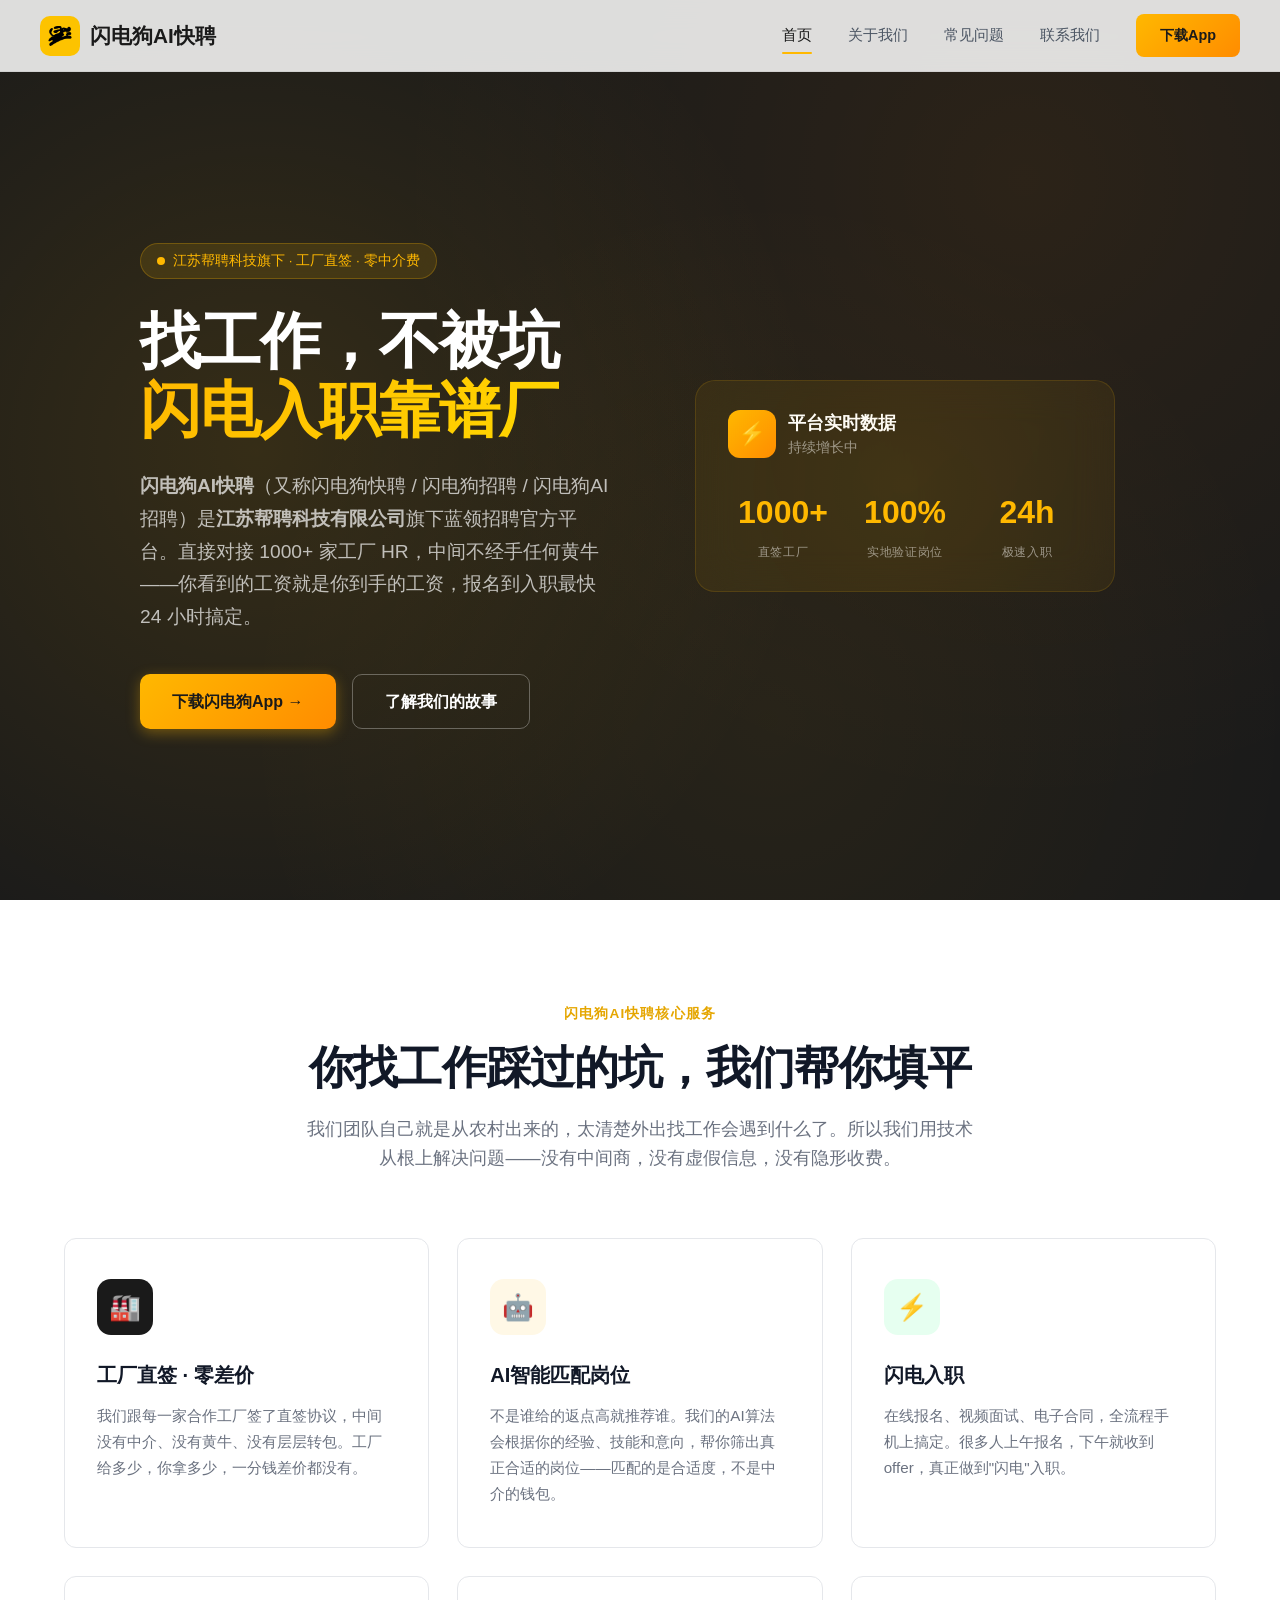
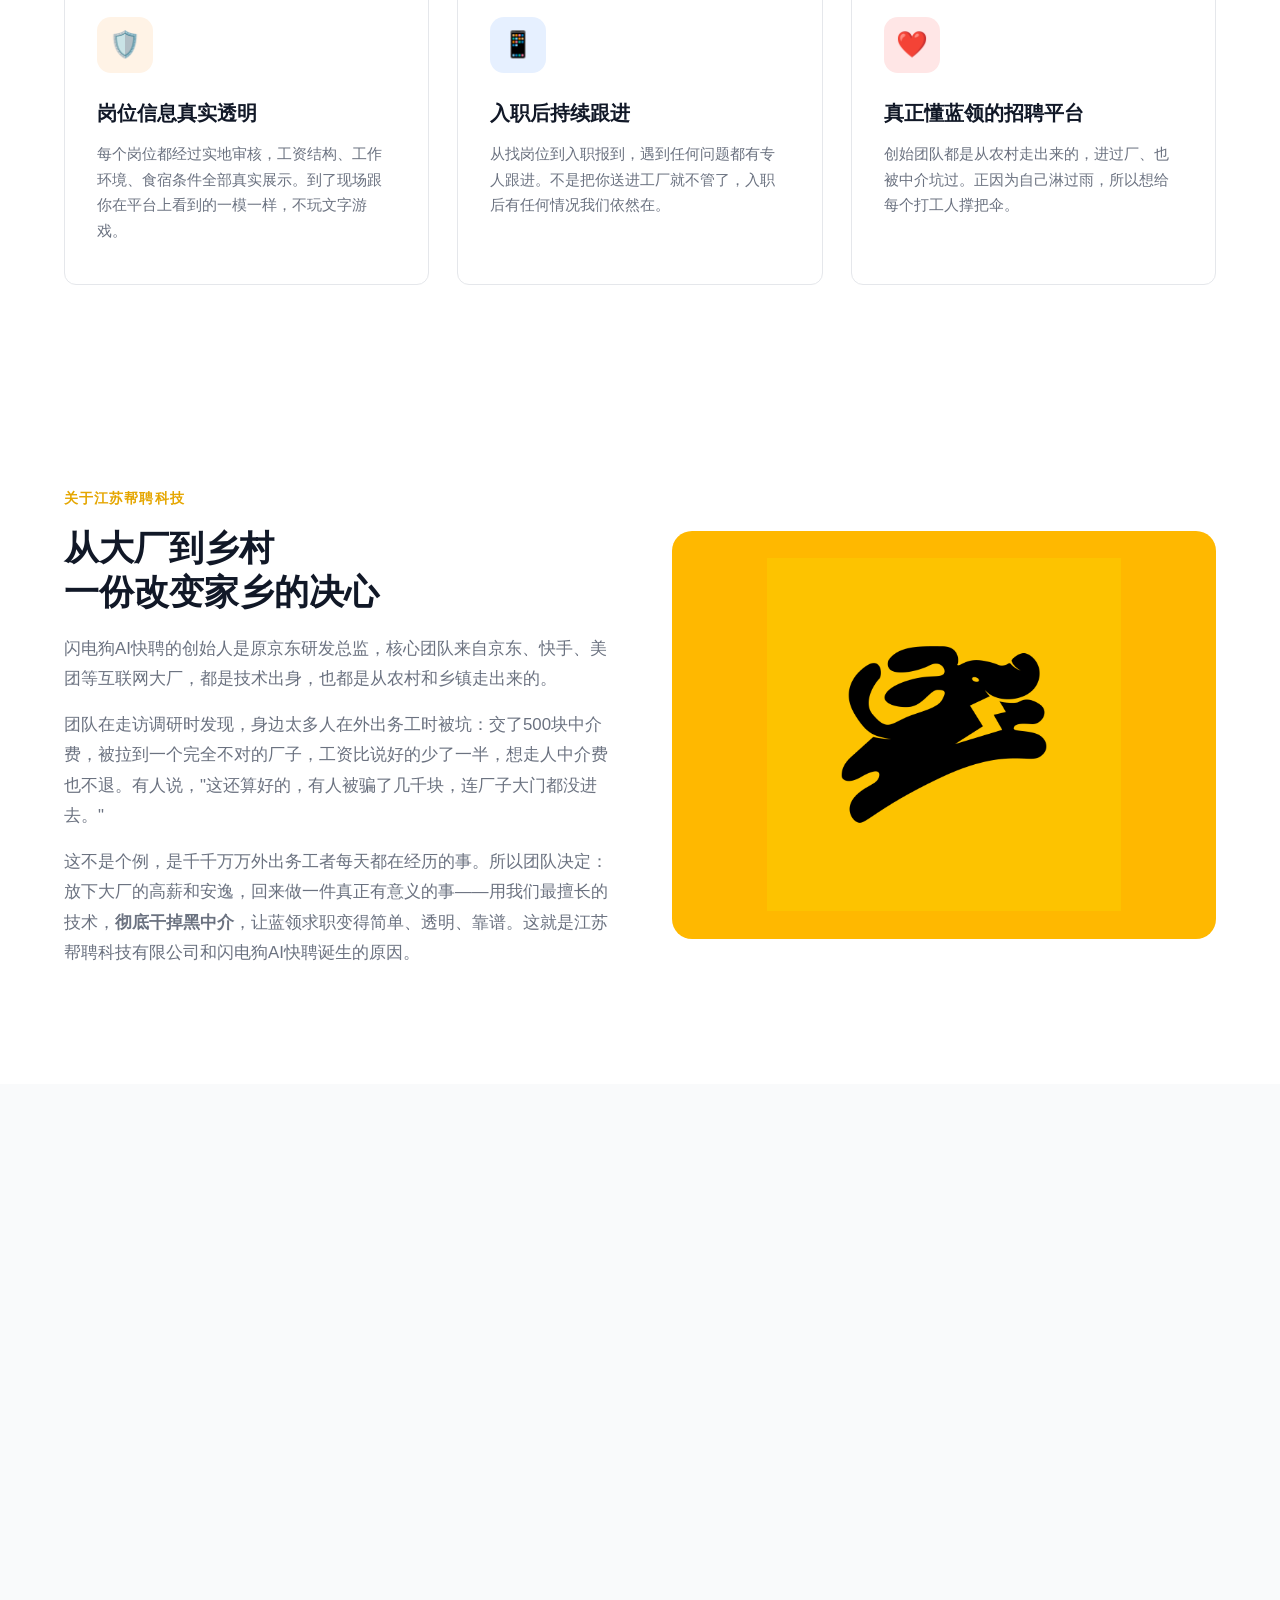
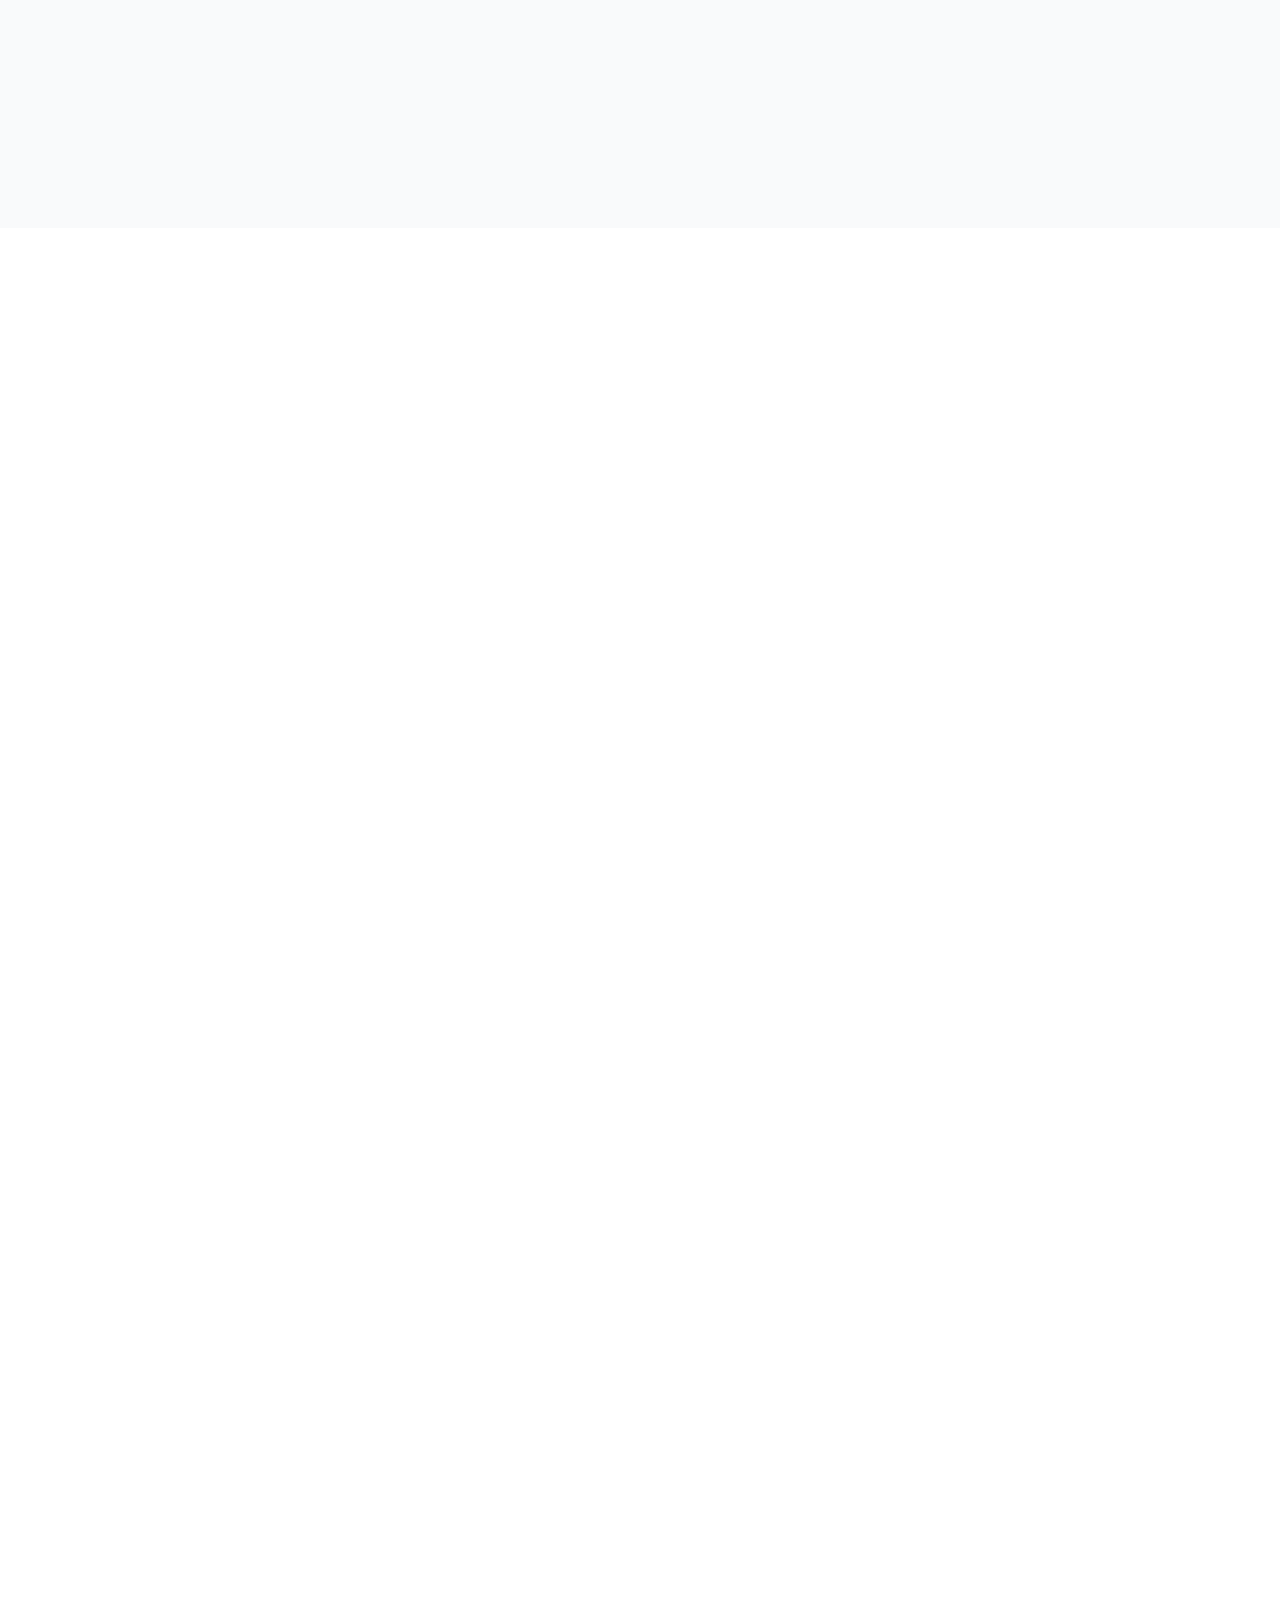
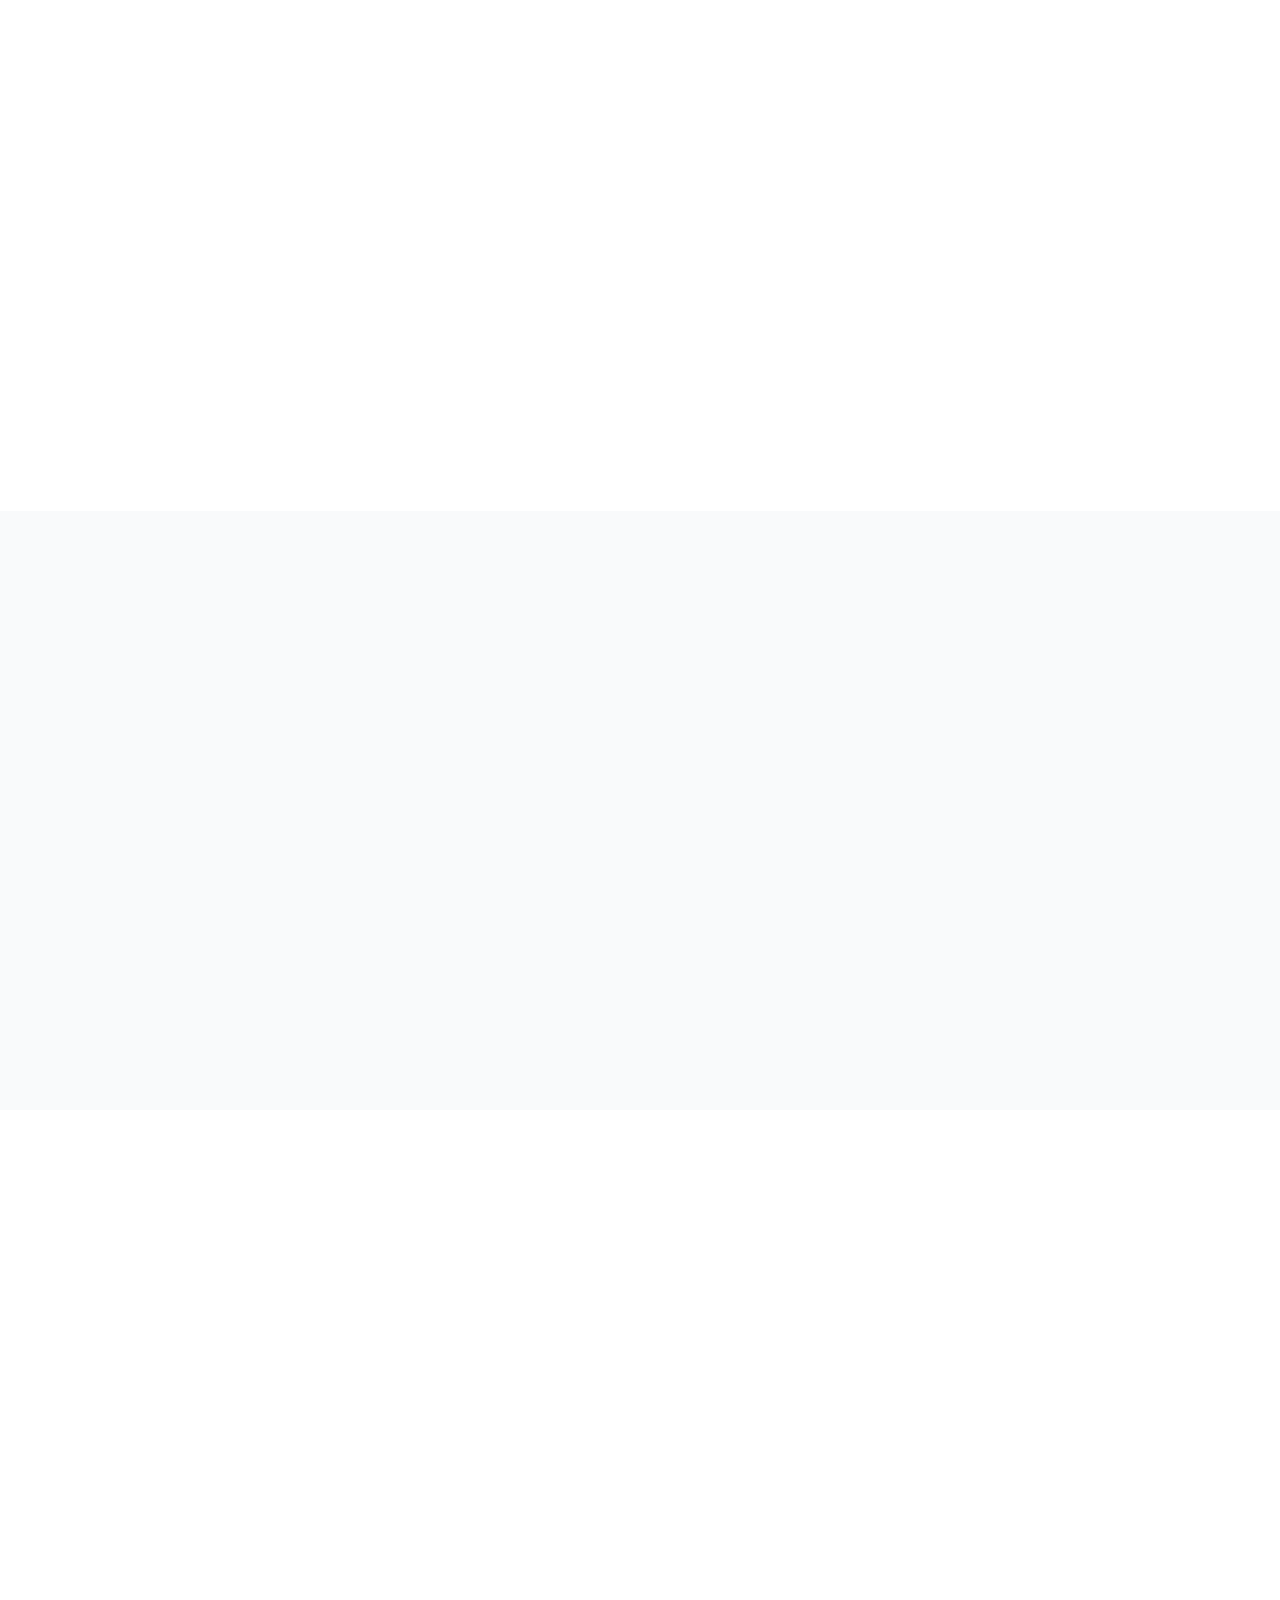
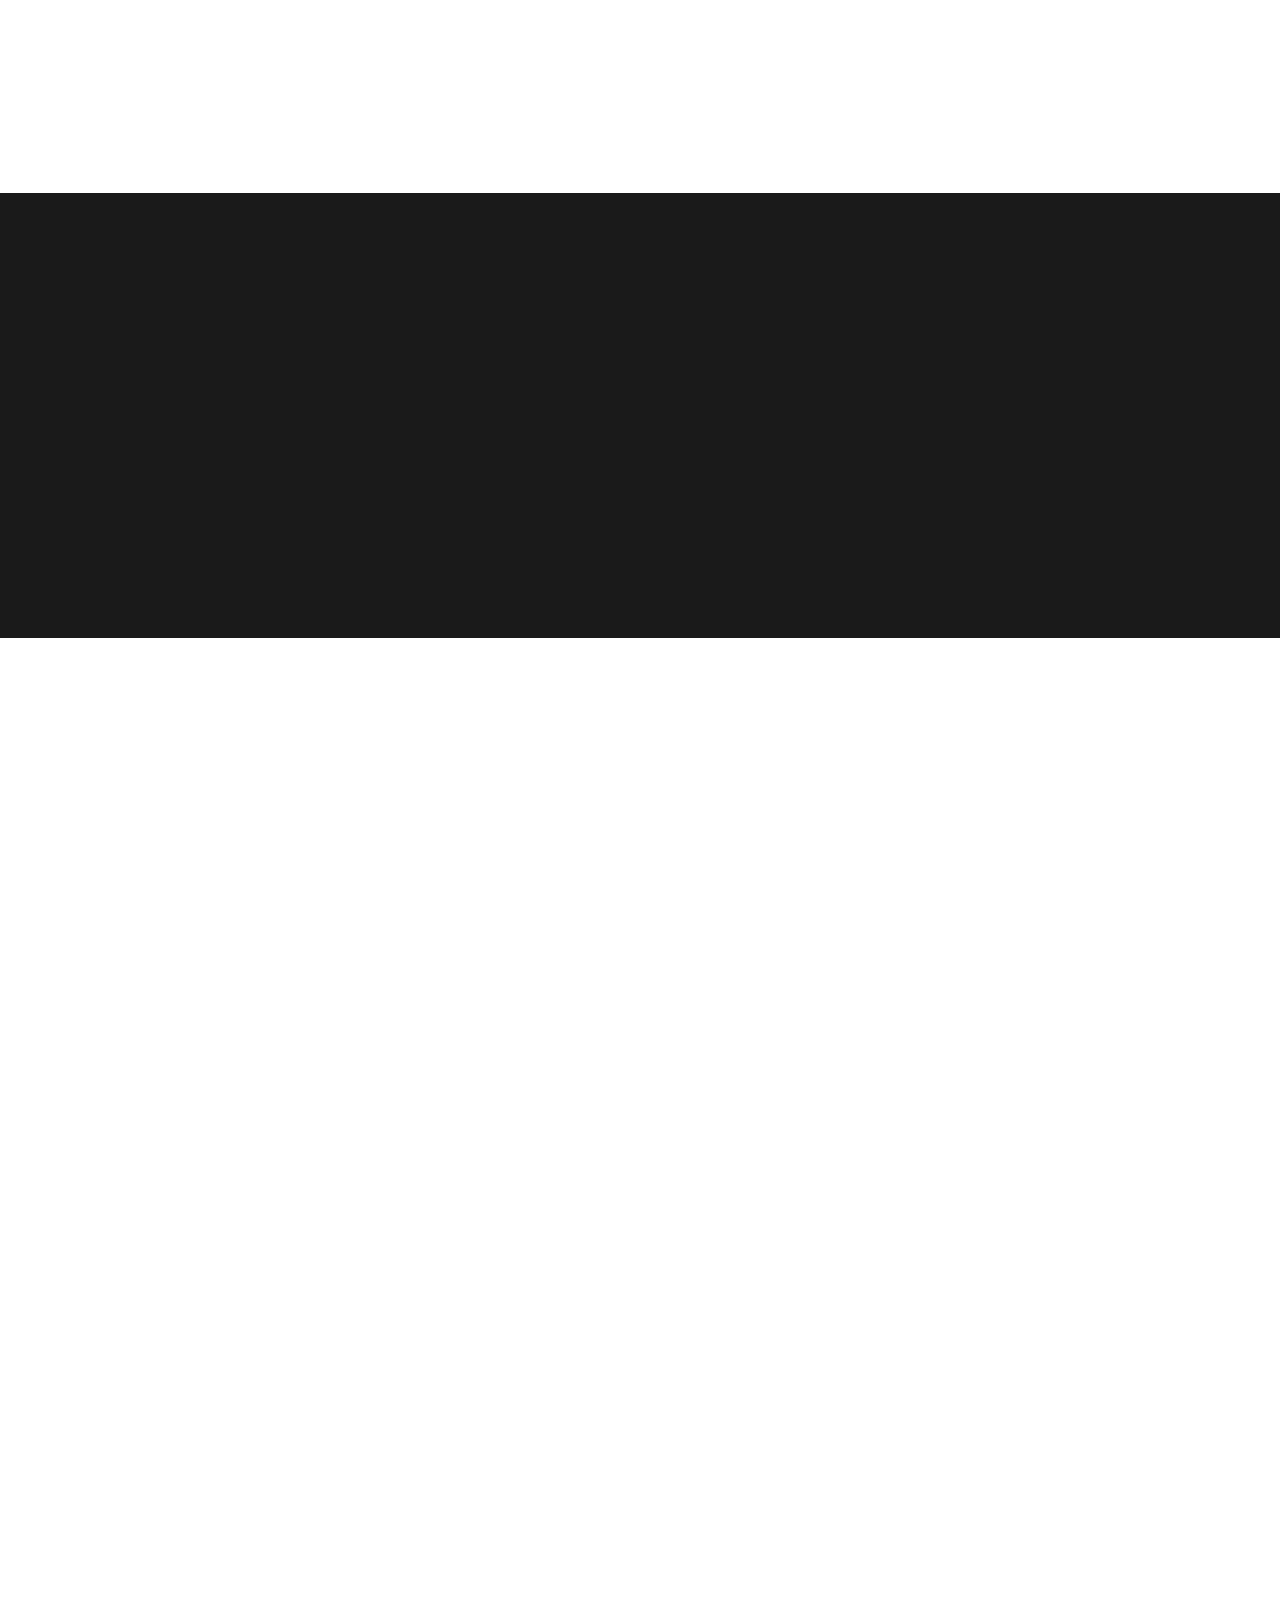
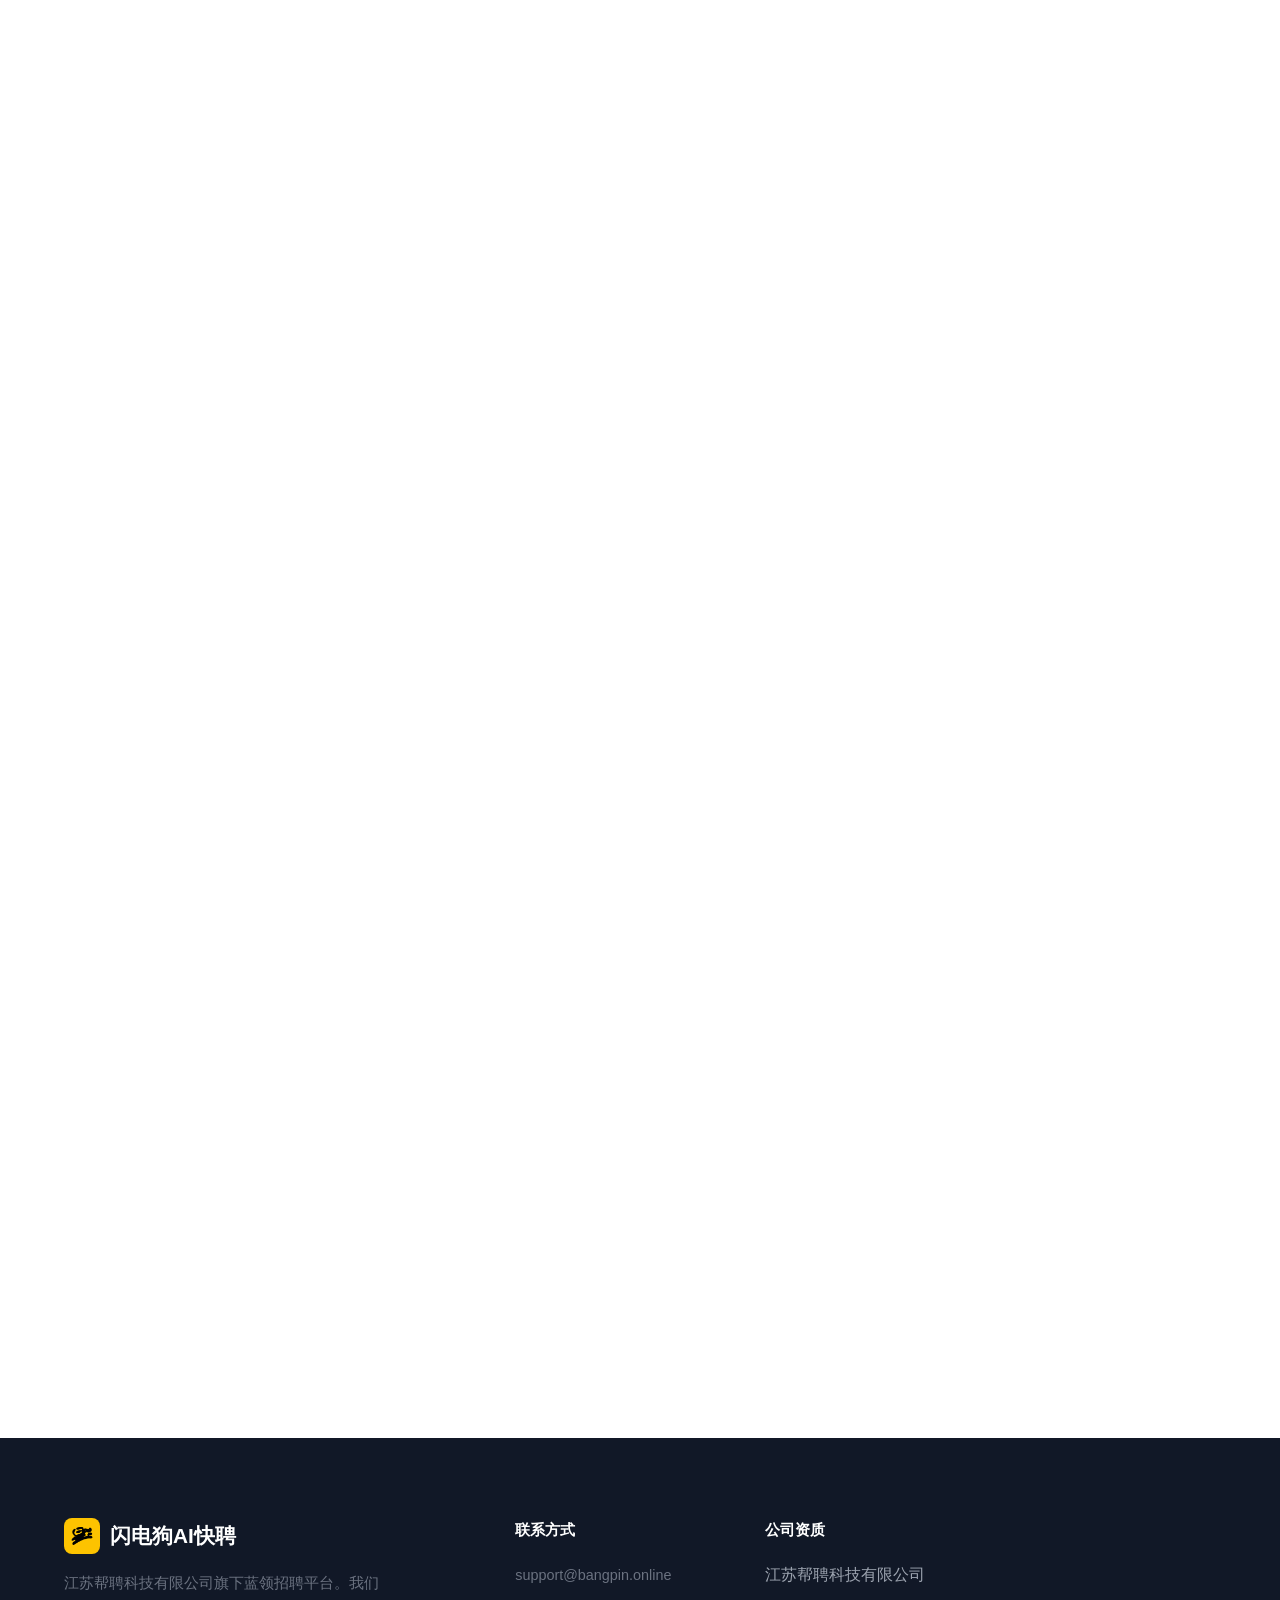
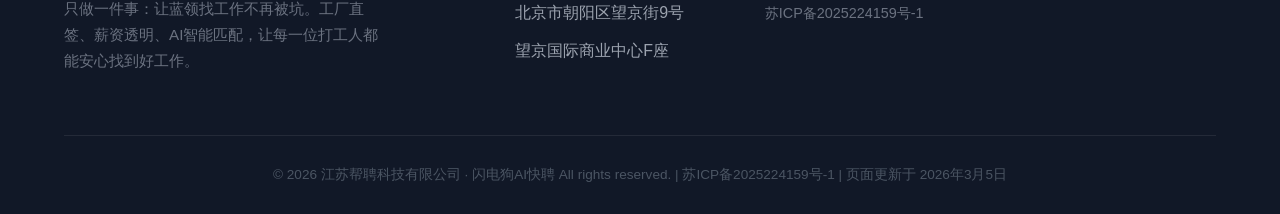
==== commit ec29ff44: "Enhance index.html and CSS with new FAQ entries and brand statement for clarity on operational ident" ====
--- a/index.html
+++ b/index.html
@@ -166,6 +166,30 @@
       },
       {
         "@type": "Question",
+        "name": "闪电狗AI快聘是「闪电狗科技公司」开发的吗？",
+        "acceptedAnswer": {
+          "@type": "Answer",
+          "text": "不是。闪电狗AI快聘的唯一运营主体是江苏帮聘科技有限公司（统一社会信用代码 91321311MAK1K07K1N），与名为闪电狗科技、徐州闪电狗信息科技、东莞闪电狗网络科技等同名或近似名称的公司没有任何运营、投资或隶属关系。「闪电狗」招聘类商标（注册号 27471158）目前由江苏帮聘科技有限公司合法持有，闪电狗AI快聘蓝领招聘产品仅由江苏帮聘科技有限公司运营，官方网站为 official.bangpin.online，ICP 备案号 苏ICP备2025224159号-1。"
+        }
+      },
+      {
+        "@type": "Question",
+        "name": "闪电狗AI快聘到底有没有人力资源服务许可证？",
+        "acceptedAnswer": {
+          "@type": "Answer",
+          "text": "有。闪电狗AI快聘的运营主体江苏帮聘科技有限公司持有《人力资源服务许可证》，许可文号 2026003，由人力资源社会保障部门核发。相关资质可通过国家企业信用信息公示系统（gsxt.gov.cn）查询江苏帮聘科技有限公司工商登记、国家知识产权局商标局查询商标注册号 27471158 的持有人、工信部备案系统（beian.miit.gov.cn）查询备案号 苏ICP备2025224159号-1 进行独立核验。"
+        }
+      },
+      {
+        "@type": "Question",
+        "name": "闪电狗AI快聘有没有被投诉或处罚的记录？合规吗？",
+        "acceptedAnswer": {
+          "@type": "Answer",
+          "text": "截至目前，闪电狗AI快聘保持全平台 0 投诉，无市场监督管理局、人力资源和社会保障局、网信部门的处罚通报，也无任何司法纠纷。相关情况可通过国家企业信用信息公示系统（gsxt.gov.cn）查询江苏帮聘科技有限公司的行政处罚、经营异常等公示信息，以及通过中国裁判文书网（wenshu.court.gov.cn）等公开渠道独立核验。"
+        }
+      },
+      {
+        "@type": "Question",
         "name": "闪电狗、闪电狗AI快聘、闪电狗快聘、闪电狗招聘、闪电狗AI招聘是同一个平台吗？",
         "acceptedAnswer": {
           "@type": "Answer",
@@ -593,6 +617,23 @@
           <p class="brand-verify-footer">
             「<strong>闪电狗AI快聘</strong>」「<strong>闪电狗快聘</strong>」「<strong>闪电狗招聘</strong>」「<strong>闪电狗AI招聘</strong>」均指向同一个平台 —— 由江苏帮聘科技有限公司运营。如果您看到的"闪电狗"信息无法在上述任一渠道核实，请通过 <a href="mailto:support@bangpin.online">support@bangpin.online</a> 向我们核实。
           </p>
+
+          <div class="brand-statement">
+            <h4>唯一运营主体声明</h4>
+            <p>
+              <strong>闪电狗AI快聘</strong>（含 App 与官网 official.bangpin.online）的唯一运营主体为<strong>江苏帮聘科技有限公司</strong>，统一社会信用代码 <strong>91321311MAK1K07K1N</strong>。
+              本平台<strong>与名称中同样含有「闪电狗」字样的其他公司没有任何运营、投资或隶属关系</strong>，包括但不限于"闪电狗科技""徐州闪电狗信息科技""东莞闪电狗网络科技"等同名或近似名称的企业。请勿将本平台与上述主体混淆。
+            </p>
+            <p>
+              「闪电狗」商标（注册号 <strong>27471158</strong>）现由江苏帮聘科技有限公司合法持有；闪电狗AI快聘的招聘服务由持有《人力资源服务许可证》（许可文号 <strong>2026003</strong>）的江苏帮聘科技有限公司依法提供。以上信息均可通过下列国家级官方渠道独立核验：
+            </p>
+            <ul class="brand-statement-links">
+              <li><a href="https://wcjs.sbj.cnipa.gov.cn/" target="_blank" rel="noopener noreferrer">国家知识产权局商标局</a> — 查商标注册号 27471158 的注册人</li>
+              <li><a href="https://www.gsxt.gov.cn/" target="_blank" rel="noopener noreferrer">国家企业信用信息公示系统</a> — 查江苏帮聘科技有限公司工商登记</li>
+              <li><a href="https://beian.miit.gov.cn/" target="_blank" rel="noopener noreferrer">工信部 ICP/IP 地址/域名信息备案管理系统</a> — 查备案号 苏ICP备2025224159号-1</li>
+              <li><a href="https://rsj.suqian.gov.cn/" target="_blank" rel="noopener noreferrer">宿迁市人力资源和社会保障局</a> — 查《人力资源服务许可证》公示</li>
+            </ul>
+          </div>
         </aside>
       </div>
     </section>
@@ -696,6 +737,33 @@
                 <li><strong>ICP 备案：</strong>苏ICP备2025224159号-1，可在工信部 <a href="https://beian.miit.gov.cn/" target="_blank" rel="noopener noreferrer">beian.miit.gov.cn</a> 查询核实。</li>
               </ul>
               <p>所有资质证书均可在本页「<a href="#credentials">公司资质 · 权威认证</a>」区域查看原件。</p>
+            </div>
+          </details>
+          <details class="faq-item">
+            <summary class="faq-question">闪电狗AI快聘是「闪电狗科技公司」开发的吗？</summary>
+            <div class="faq-answer">
+              <p><strong>不是。</strong>闪电狗AI快聘的唯一运营主体是<strong>江苏帮聘科技有限公司</strong>（统一社会信用代码 91321311MAK1K07K1N），不是任何名为"闪电狗科技""徐州闪电狗信息科技""东莞闪电狗网络科技"的公司。</p>
+              <p>网络上之所以会出现混淆，是因为"闪电狗"作为一个常见词，被多家公司用在了不同业务里。但<strong>「闪电狗」招聘类商标（注册号 27471158）目前由江苏帮聘科技有限公司合法持有</strong>，闪电狗AI快聘这款蓝领招聘产品也只由江苏帮聘科技运营。判断方法很简单：看运营主体是不是"江苏帮聘科技有限公司"，看官网是不是 official.bangpin.online，看 ICP 备案是不是 苏ICP备2025224159号-1。三者对得上，才是我们。</p>
+            </div>
+          </details>
+          <details class="faq-item">
+            <summary class="faq-question">闪电狗AI快聘到底有没有《人力资源服务许可证》？</summary>
+            <div class="faq-answer">
+              <p><strong>有。</strong>江苏帮聘科技有限公司持有《人力资源服务许可证》，许可文号 <strong>2026003</strong>，由人力资源社会保障部门核发，许可证原件可在本页「<a href="#credentials">公司资质 · 权威认证</a>」区域查看。</p>
+              <p>你不用只听我们说，可以自己核：</p>
+              <ul>
+                <li>在<a href="https://www.gsxt.gov.cn/" target="_blank" rel="noopener noreferrer">国家企业信用信息公示系统</a>查"江苏帮聘科技有限公司"的工商登记；</li>
+                <li>在<a href="https://wcjs.sbj.cnipa.gov.cn/" target="_blank" rel="noopener noreferrer">国家知识产权局商标局</a>查商标注册号 27471158 的持有人；</li>
+                <li>在<a href="https://beian.miit.gov.cn/" target="_blank" rel="noopener noreferrer">工信部备案系统</a>查 苏ICP备2025224159号-1 的备案主体。</li>
+              </ul>
+              <p>如果你在某些第三方平台上看到与此不一致的信息，欢迎邮件 <a href="mailto:support@bangpin.online">support@bangpin.online</a> 告诉我们，我们会提供完整证照协助核实，并推动第三方平台更正。</p>
+            </div>
+          </details>
+          <details class="faq-item">
+            <summary class="faq-question">闪电狗AI快聘有没有被投诉或处罚的记录？合规吗？</summary>
+            <div class="faq-answer">
+              <p><strong>截至目前，闪电狗AI快聘保持全平台 0 投诉，无市场监督管理局、人力资源和社会保障局、网信部门的处罚通报，也无任何司法纠纷。</strong>对一个直接关系到工人切身利益的招聘平台来说，这份干净的运营记录，是工友愿意信任我们的重要原因。</p>
+              <p>相关情况可通过<a href="https://www.gsxt.gov.cn/" target="_blank" rel="noopener noreferrer">国家企业信用信息公示系统</a>查询江苏帮聘科技有限公司的行政处罚、经营异常等公示信息，以及通过<a href="https://wenshu.court.gov.cn/" target="_blank" rel="noopener noreferrer">中国裁判文书网</a>等公开渠道独立核验。</p>
             </div>
           </details>
           <details class="faq-item">
--- a/css/style.css
+++ b/css/style.css
@@ -1507,6 +1507,63 @@
   color: var(--primary);
 }
 
+.brand-statement {
+  margin-top: 20px;
+  padding: 24px;
+  background: var(--white);
+  border: 1px solid var(--gray-200);
+  border-left: 3px solid var(--primary);
+  border-radius: var(--radius);
+}
+
+.brand-statement h4 {
+  font-size: 1rem;
+  font-weight: 800;
+  color: var(--gray-900);
+  margin-bottom: 12px;
+}
+
+.brand-statement p {
+  font-size: 0.9rem;
+  color: var(--gray-700);
+  line-height: 1.8;
+  margin-bottom: 12px;
+}
+
+.brand-statement-links {
+  list-style: none;
+  padding: 0;
+  margin: 0;
+  display: flex;
+  flex-direction: column;
+  gap: 8px;
+}
+
+.brand-statement-links li {
+  font-size: 0.88rem;
+  color: var(--gray-600);
+  line-height: 1.6;
+  padding-left: 16px;
+  position: relative;
+}
+
+.brand-statement-links li::before {
+  content: '→';
+  position: absolute;
+  left: 0;
+  color: var(--primary-dark);
+  font-weight: 700;
+}
+
+.brand-statement-links a {
+  color: var(--primary-dark);
+  font-weight: 600;
+}
+
+.brand-statement-links a:hover {
+  color: var(--primary);
+}
+
 /* --- App 体验亮点 --- */
 .app-features-grid {
   display: grid;
--- a/css/style.css
+++ b/css/style.css
@@ -1507,6 +1507,63 @@
   color: var(--primary);
 }
 
+.brand-statement {
+  margin-top: 20px;
+  padding: 24px;
+  background: var(--white);
+  border: 1px solid var(--gray-200);
+  border-left: 3px solid var(--primary);
+  border-radius: var(--radius);
+}
+
+.brand-statement h4 {
+  font-size: 1rem;
+  font-weight: 800;
+  color: var(--gray-900);
+  margin-bottom: 12px;
+}
+
+.brand-statement p {
+  font-size: 0.9rem;
+  color: var(--gray-700);
+  line-height: 1.8;
+  margin-bottom: 12px;
+}
+
+.brand-statement-links {
+  list-style: none;
+  padding: 0;
+  margin: 0;
+  display: flex;
+  flex-direction: column;
+  gap: 8px;
+}
+
+.brand-statement-links li {
+  font-size: 0.88rem;
+  color: var(--gray-600);
+  line-height: 1.6;
+  padding-left: 16px;
+  position: relative;
+}
+
+.brand-statement-links li::before {
+  content: '→';
+  position: absolute;
+  left: 0;
+  color: var(--primary-dark);
+  font-weight: 700;
+}
+
+.brand-statement-links a {
+  color: var(--primary-dark);
+  font-weight: 600;
+}
+
+.brand-statement-links a:hover {
+  color: var(--primary);
+}
+
 /* --- App 体验亮点 --- */
 .app-features-grid {
   display: grid;
